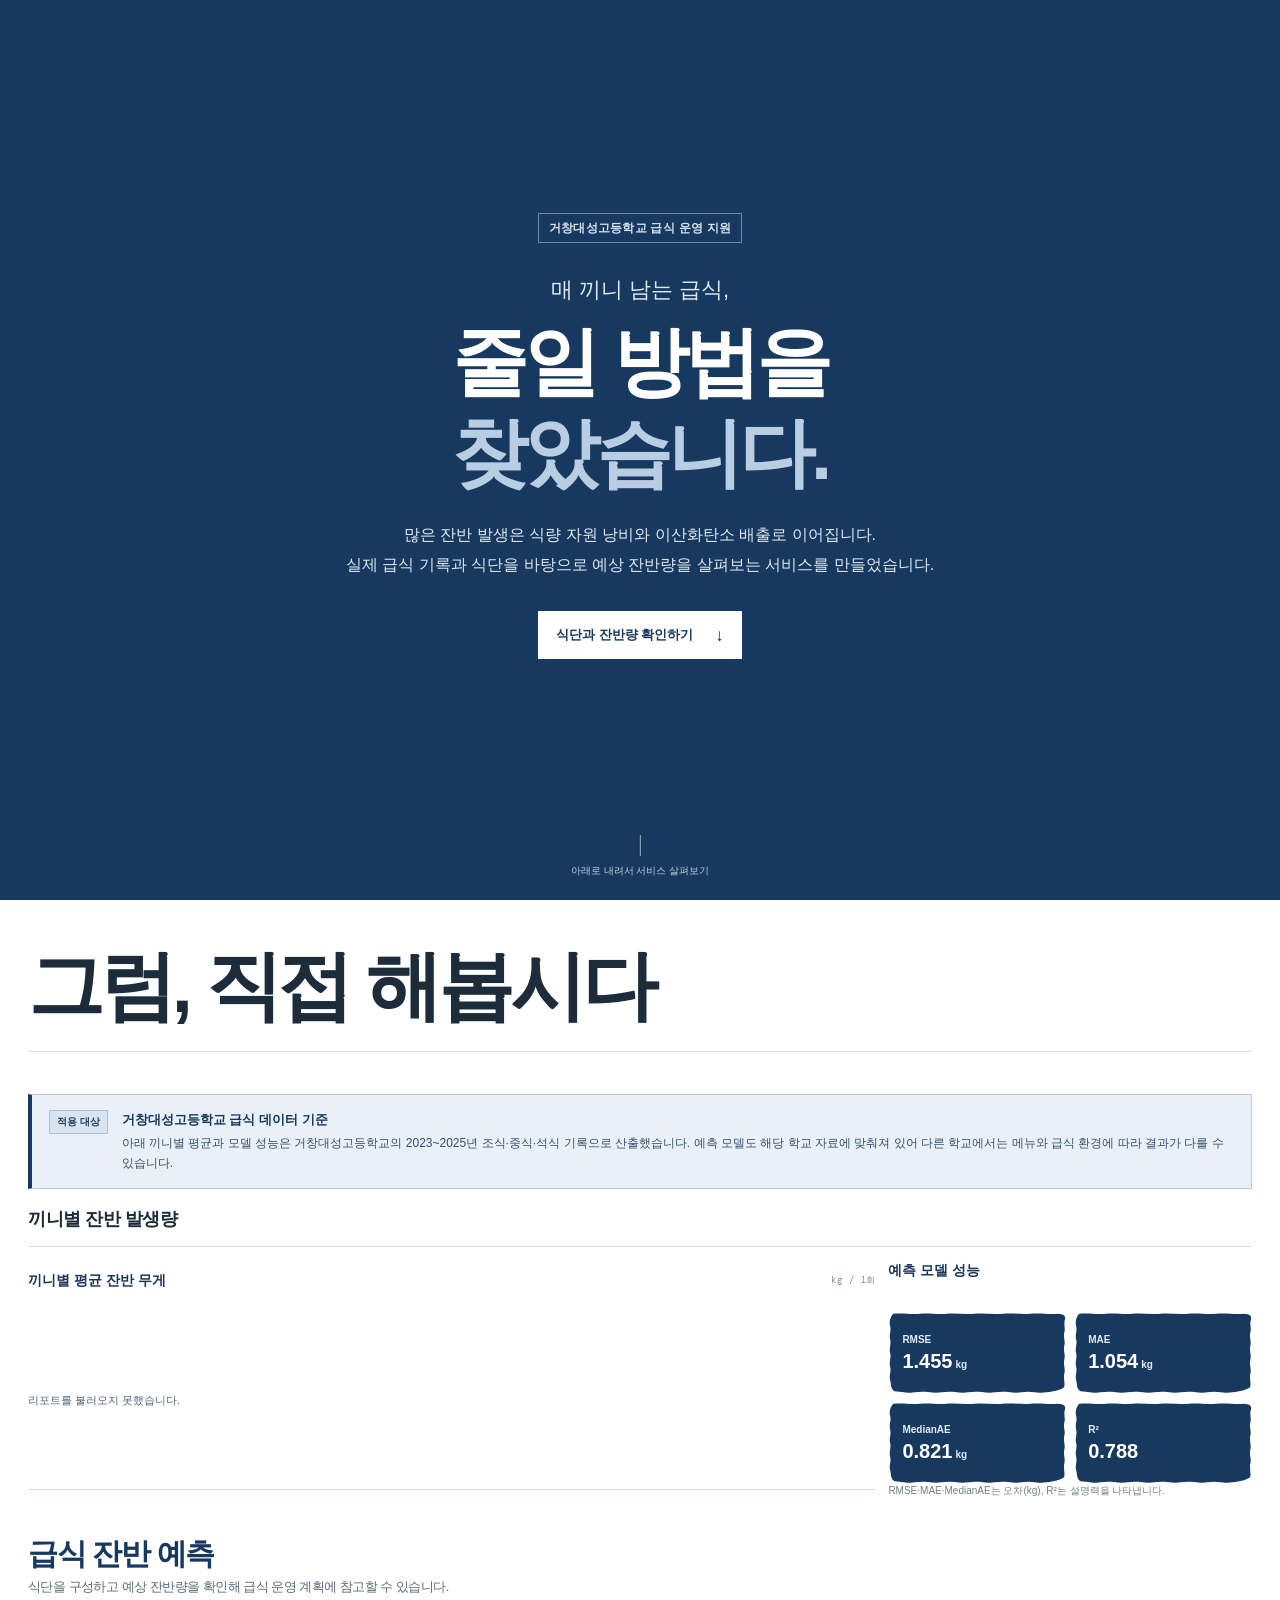
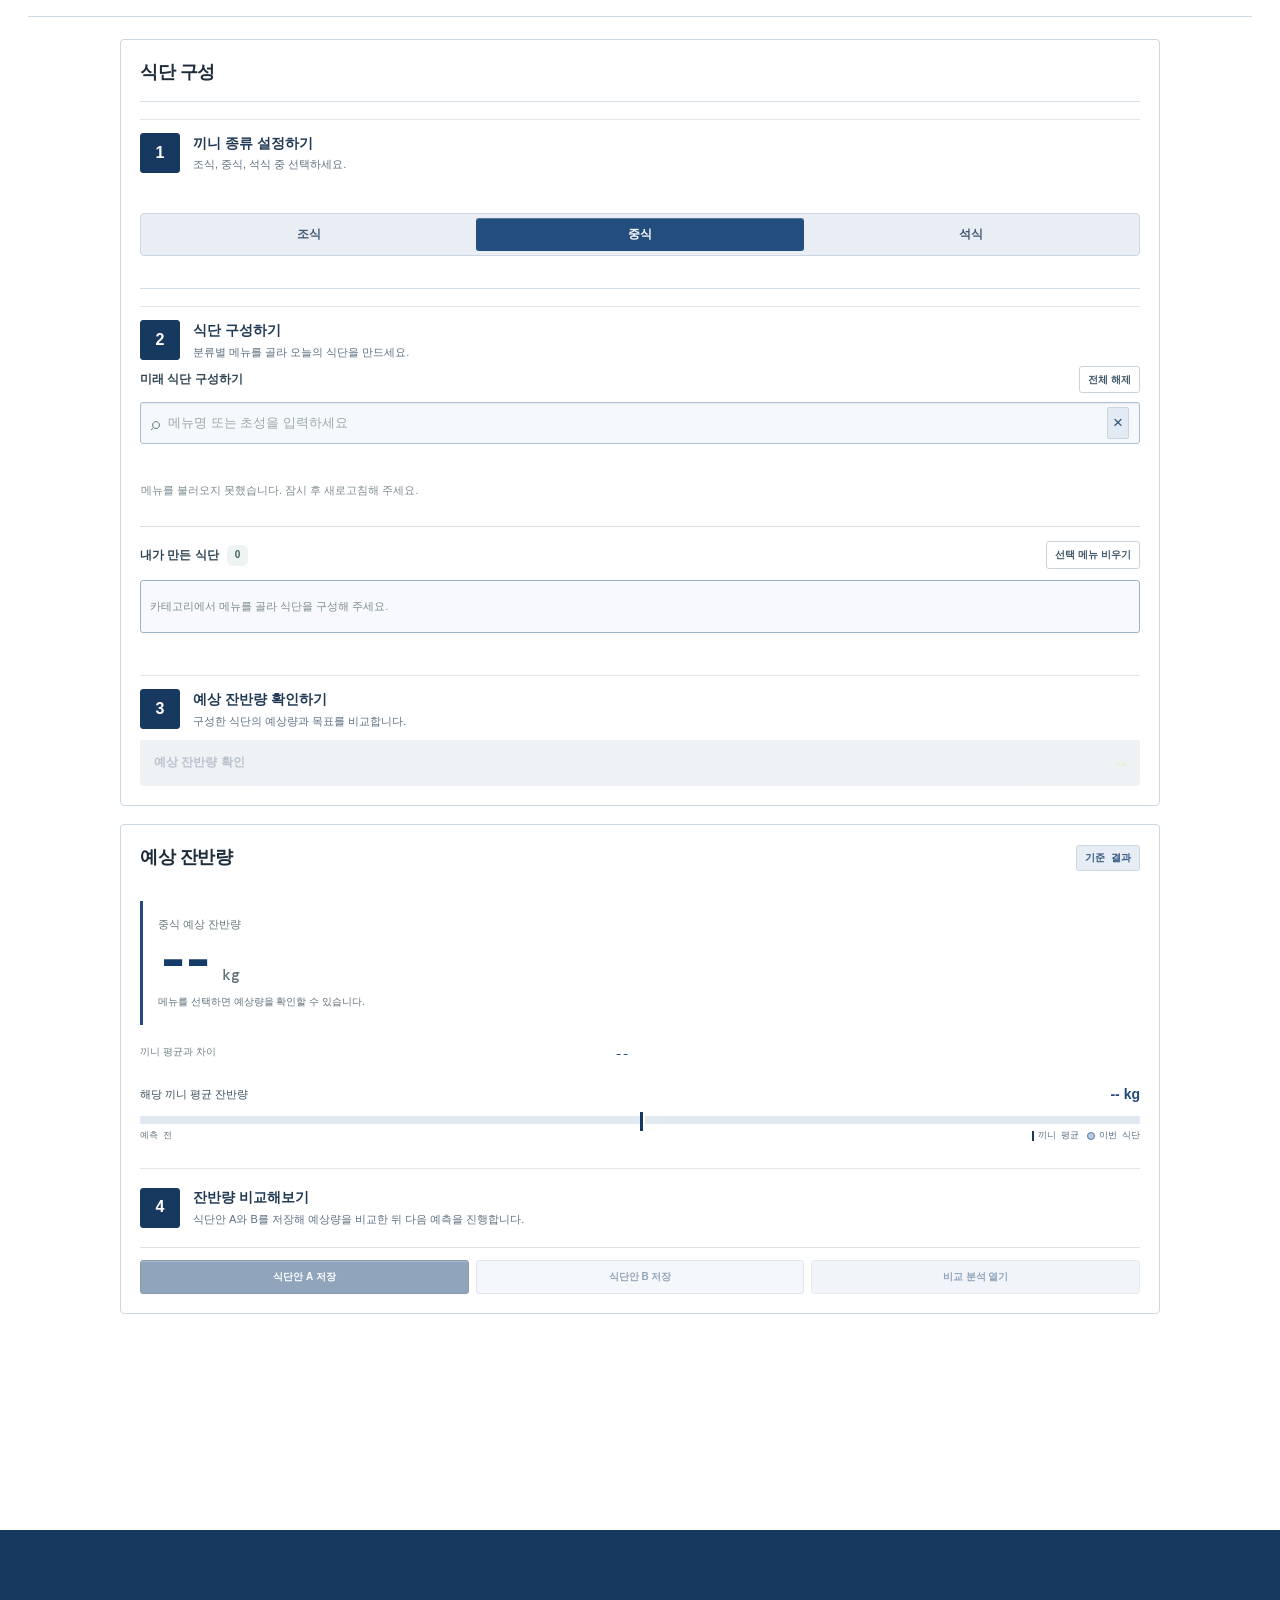
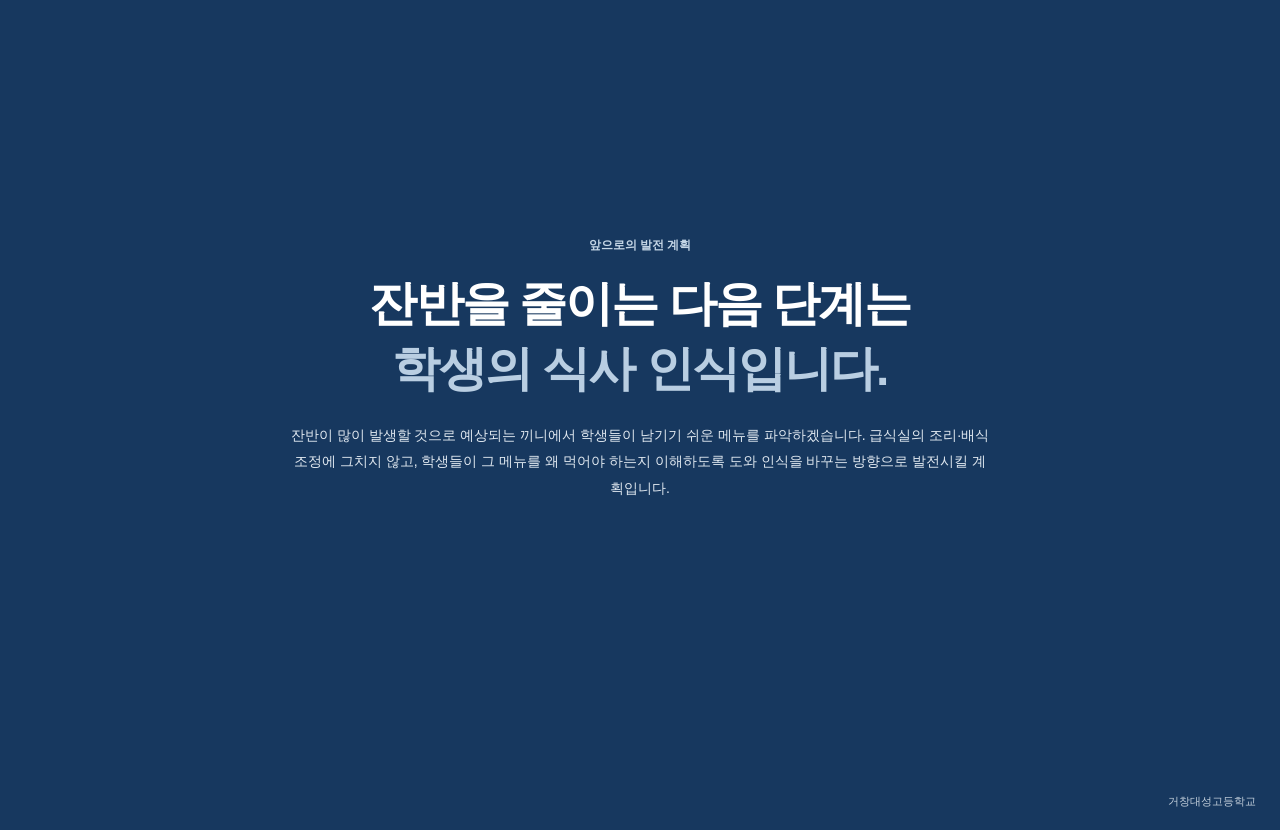
==== index.html @ 8b1aaa13 "짓다에서 직접 올린 내용 - 수정: app.py - 수정: dashboard.css - 수정: index.html - 수정: official.css - 추가: paint-edge." ====
<!doctype html>
<html lang="ko">
<head>
  <meta charset="UTF-8" />
  <meta name="viewport" content="width=device-width, initial-scale=1.0" />
  <meta name="description" content="학교급식 메뉴 구성과 잔반량 예측을 지원합니다." />
  <title>학교급식 잔반 예측</title>
  <link rel="icon" href="data:," />
  <link rel="stylesheet" href="/styles.css" />
  <link rel="stylesheet" href="/dashboard.css" />
  <link rel="stylesheet" href="/official.css" />
</head>
<body>
  <a class="skip-link" href="#top">본문으로 건너뛰기</a>
  <section class="intro-cover" aria-labelledby="introTitle">
    <div class="intro-inner">
      <p class="intro-kicker">거창대성고등학교 급식 운영 지원</p>
      <p class="intro-problem">매 끼니 남는 급식,</p>
      <h1 id="introTitle">줄일 방법을<br /><em>찾았습니다.</em></h1>
      <p class="intro-description">많은 잔반 발생은 식량 자원 낭비와 이산화탄소 배출로 이어집니다.<br />실제 급식 기록과 식단을 바탕으로 예상 잔반량을 살펴보는 서비스를 만들었습니다.</p>
      <a class="intro-action" href="#top">식단과 잔반량 확인하기 <span aria-hidden="true">↓</span></a>
    </div>
    <div class="intro-scroll-cue" aria-hidden="true"><span></span>아래로 내려서 서비스 살펴보기</div>
  </section>
  <main id="top" class="app-shell">
    <section class="content">
      <header class="workflow-intro"><h1>그럼, 직접 해봅시다</h1></header>
      <section id="history" class="report-section"><aside class="dataset-notice" aria-label="데이터 적용 범위"><span class="dataset-notice-label">적용 대상</span><div><strong>거창대성고등학교 급식 데이터 기준</strong><p>아래 끼니별 평균과 모델 성능은 거창대성고등학교의 2023~2025년 조식·중식·석식 기록으로 산출했습니다. 예측 모델도 해당 학교 자료에 맞춰져 있어 다른 학교에서는 메뉴와 급식 환경에 따라 결과가 다를 수 있습니다.</p></div></aside><div class="section-heading"><div><span class="section-kicker">운영 통계</span><h2>끼니별 잔반 발생량</h2></div><span class="report-period">2023–2025 실제 환산 무게</span></div><div class="report-grid"><div class="chart-card"><div class="chart-head"><span>끼니별 평균 환산 무게</span><span class="unit">kg / 1회</span></div><div id="mealBars" class="bar-chart meal-average-grid"><div class="bar-loading">데이터를 불러오는 중입니다...</div></div></div><div class="stat-card model-metrics-card"><div class="model-metrics-heading"><span class="section-kicker">검증 결과</span><h3>예측 모델 성능</h3></div><div class="model-metrics-grid"><div class="model-metric"><span>RMSE</span><strong>1.455<small>kg</small></strong></div><div class="model-metric"><span>MAE</span><strong>1.054<small>kg</small></strong></div><div class="model-metric"><span>MedianAE</span><strong>0.821<small>kg</small></strong></div><div class="model-metric"><span>R²</span><strong>0.788</strong></div></div><p class="model-metrics-note">RMSE·MAE·MedianAE는 오차(kg), R²는 설명력을 나타냅니다.</p></div></div></section>
      <div class="page-heading"><div><p class="eyebrow">영양교사 업무 지원</p><h1>급식 잔반 <em>예측</em></h1><p class="lede">식단을 구성하고 예상 잔반량을 확인해 급식 운영 계획에 참고할 수 있습니다.</p></div><div class="data-chip"><b id="dataRows">791</b><span>실제 잔반 기록<br />2025.01 — 12</span></div></div>

      <section id="forecast" class="forecast-grid">
        <div class="panel planner-panel">
          <div class="panel-top"><div><span class="section-kicker">식단 편성</span><h2>식단 구성</h2></div><span class="api-state" id="apiState">메뉴 불러오는 중</span></div>
          <div class="workflow-step"><span class="workflow-step-number">1</span><div><strong>끼니 종류 설정하기</strong><span>조식, 중식, 석식 중 선택하세요.</span></div></div>
          <div class="controls"><div class="meal-switch" role="tablist" aria-label="끼니 선택"><button class="meal-button" data-meal="조식">조식</button><button class="meal-button active" data-meal="중식">중식</button><button class="meal-button" data-meal="석식">석식</button></div></div>
          <div class="workflow-step"><span class="workflow-step-number">2</span><div><strong>식단 구성하기</strong><span>분류별 메뉴를 골라 오늘의 식단을 만드세요.</span></div></div>
          <div class="catalog-source"><div class="source-head"><span>미래 식단 구성하기 <small>학습 데이터의 전체 메뉴</small></span><button id="clearMenu" type="button">전체 해제</button></div><label class="menu-search"><span aria-hidden="true">⌕</span><input id="menuSearch" type="search" placeholder="메뉴 이름으로 전체 검색" autocomplete="off" /><button id="clearSearch" type="button" aria-label="검색어 지우기">×</button></label><section id="favoriteCatalog" class="favorite-catalog" hidden aria-label="즐겨찾기 메뉴"><div class="favorite-heading">즐겨찾기 <span id="favoriteCount">0</span></div><div id="favoriteList" class="favorite-list"></div></section><div id="categoryTabs" class="category-tabs"></div><div id="menuList" class="menu-list"><div class="loading-line">메뉴 카탈로그를 불러오는 중입니다...</div></div><p class="new-menu-note">과거에 함께 나오지 않았던 조합도 선택할 수 있습니다. 학습에 없던 완전히 새로운 메뉴는 끼니 평균을 중심으로 예측됩니다.</p></div>
          <div class="chosen-area"><div class="source-head"><span>내가 만든 식단 <b id="chosenCount">0</b></span><span class="chosen-actions"><span class="hint">조식 밥 선택 예외 · 밥·국 1개 / 그 외 3개</span><button id="clearChosenButton" type="button">선택 메뉴 비우기</button></span></div><div id="chosenList" class="chosen-list"><span class="empty-state">카테고리에서 메뉴를 골라 식단을 구성해 주세요.</span></div><p id="selectionNotice" class="selection-notice" aria-live="polite"></p></div>
          <div class="workflow-step workflow-step-final"><span class="workflow-step-number">3</span><div><strong>예상 잔반량 확인하기</strong><span>구성한 식단의 예상량과 목표를 비교합니다.</span></div></div>
          <button id="predictButton" class="predict-button" type="button" disabled><span>예상 잔반량 확인</span><b>→</b></button>
          <div id="rangeWarning" class="range-warning" hidden><strong id="warningTitle">메뉴를 더 선택해 주세요.</strong><p id="warningText">메뉴는 3개 이상 7개 이하일 때 예측하는 것이 좋습니다.</p><button id="forcePredict" type="button">그래도 진행하기 <span>→</span></button></div>
        </div>

        <div class="panel result-panel"><div class="panel-top"><div><span class="section-kicker">잔반 산정</span><h2>예상 잔반량</h2></div><span class="live-pill"><i></i> 예측 기준</span></div><div class="result-main"><span id="resultLabel">중식 예상 잔반량</span><strong id="predictionValue">--<small> kg</small></strong><p id="predictionNote">메뉴를 선택하면 예상량을 확인할 수 있습니다.</p></div><div class="metric-row"><div><span>끼니 평균과 차이</span><strong id="averageDelta">--</strong></div></div><div class="target-block"><div class="target-head"><span>1끼 목표 잔반량</span><label><input id="targetWaste" type="number" value="12" min="1" max="100" step="1" /> kg</label></div><div class="target-gauge"><i id="targetGauge"></i><b id="targetMarker"></b></div><div class="target-foot"><span id="currentTargetText">예측 전</span><span>목표 기준선</span></div></div><div class="contributor-block"><div class="contributor-head"><span>메뉴별 잔반 영향</span><small>메뉴를 선택하면 영향을 확인할 수 있습니다.</small></div><div id="contributors"><span class="contributor-empty">식단을 구성하면 메뉴별 영향을 표시합니다.</span></div></div><div class="compare-actions"><button id="saveScenarioButton" type="button">현재 식단을 A로 저장</button><button id="saveScenarioBButton" type="button" disabled>현재 식단을 B로 저장</button></div><div id="comparePanel" class="compare-panel" hidden><div class="compare-tabs"><button class="compare-tab active" data-scenario="a">식단 A</button><button class="compare-tab" data-scenario="b">식단 B</button></div><div class="compare-cards"><div class="compare-card"><span>식단 A</span><strong id="scenarioAPrediction">-- kg</strong><small id="scenarioAMenu">저장 전</small></div><div class="compare-card"><span>식단 B</span><strong id="scenarioBPrediction">-- kg</strong><small id="scenarioBMenu">저장 전</small></div></div><div class="impact-toolbar"><span>기간별 환경 영향</span><label><select id="impactPeriod"><option value="7">1주</option><option value="30" selected>1개월</option><option value="90">3개월</option><option value="180">1학기</option></select></label></div><div class="impact-grid"><div><strong id="impactWaste">--</strong><span>kg 음식물 감소</span></div><div><strong id="impactCarbon">--</strong><span>kgCO₂eq 감축</span></div></div><p id="impactNote" class="impact-note">A와 B를 모두 저장하면 기간별 효과를 계산합니다.</p></div></div></div>
      </section>


    </section>
  </main>
  <section class="bottom-reserved-space" aria-labelledby="developmentTitle"><div class="development-copy"><span class="development-kicker">앞으로의 발전 계획</span><h2 id="developmentTitle">잔반을 줄이는 다음 단계는<br /><em>학생의 식사 인식입니다.</em></h2><p>잔반이 많이 발생할 것으로 예상되는 끼니에서 학생들이 남기기 쉬운 메뉴를 파악하겠습니다. 급식실의 조리·배식 조정에 그치지 않고, 학생들이 그 메뉴를 왜 먹어야 하는지 이해하도록 도와 인식을 바꾸는 방향으로 발전시킬 계획입니다.</p></div><small class="development-school">거창대성고등학교</small></section>
  <script src="/script.js"></script>
</body>
</html>
---- styles.css ----
@import url('https://fonts.googleapis.com/css2?family=DM+Mono:wght@400;500&family=IBM+Plex+Sans+KR:wght@400;500;600;700&display=swap');
:root{--ink:#14231d;--green:#146149;--deep:#0d402f;--lime:#b9e875;--cream:#f5f7f3;--mint:#e3f2e5;--line:#dbe2dc;--muted:#718079;--orange:#ec764c}*{box-sizing:border-box}html{scroll-behavior:smooth}body{margin:0;background:var(--cream);color:var(--ink);font-family:'IBM Plex Sans KR',sans-serif;font-size:14px;line-height:1.5}button,input{font:inherit}button{cursor:pointer}a{color:inherit;text-decoration:none}.topbar{height:72px;padding:0 4vw;border-bottom:1px solid var(--line);display:flex;align-items:center;justify-content:space-between;position:sticky;top:0;z-index:10;background:rgba(245,247,243,.94);backdrop-filter:blur(14px)}.brand{display:flex;align-items:center;gap:11px;font-weight:700;font-size:16px;letter-spacing:-.04em}.brand small{display:block;color:var(--muted);font:8px 'DM Mono',monospace;letter-spacing:.13em;margin-top:-1px}.brand-mark{display:flex;align-items:end;gap:2px;height:25px;transform:skew(-13deg)}.brand-mark i{display:block;width:6px;border-radius:7px 7px 1px 1px;background:var(--green)}.brand-mark i:nth-child(1){height:13px}.brand-mark i:nth-child(2){height:24px;background:#6ab653}.brand-mark i:nth-child(3){height:18px;background:#c3df62}.top-meta{display:flex;align-items:center;gap:9px;color:var(--muted);font:11px 'DM Mono',monospace}.sync-dot{width:7px;height:7px;background:#6cbd67;border-radius:50%}.icon-button{border:0;background:transparent;color:var(--green);font-size:21px;width:38px;height:38px}.app-shell{max-width:1440px;margin:auto;display:grid;grid-template-columns:228px 1fr;gap:58px;padding:50px 4vw 35px}.sidebar{border-right:1px solid var(--line);min-height:calc(100vh - 157px);padding-right:38px;position:sticky;top:119px;align-self:start}.school-card{border-bottom:1px solid var(--line);padding-bottom:25px}.school-card strong{display:block;font-size:15px;margin:13px 0 2px}.school-card span:last-child{color:var(--muted);font-size:12px}.school-badge,.section-kicker,.report-period,.unit{font:10px 'DM Mono',monospace;letter-spacing:.1em;color:var(--green)}.sidebar nav{padding-top:22px}.sidebar nav a{display:block;padding:12px 0;color:#98a49e;font-size:13px}.sidebar nav a.active,.sidebar nav a:hover{color:var(--green);font-weight:600}.sidebar nav span{font:10px 'DM Mono',monospace;margin-right:14px}.sidebar-footer{border-top:1px solid var(--line);margin-top:155px;padding-top:18px;color:var(--muted);font-size:12px}.mini-leaf{font-size:29px;line-height:1;color:var(--orange)}.content{min-width:0}.page-heading{display:flex;justify-content:space-between;align-items:flex-end;margin-bottom:42px}.eyebrow{font:10px 'DM Mono',monospace;letter-spacing:.14em;color:var(--green);margin:0}.page-heading h1{font-size:clamp(42px,5vw,70px);line-height:1;letter-spacing:-.09em;margin:21px 0 22px;font-weight:600}.page-heading h1 em,.about-section em{font-style:normal;color:var(--green)}.lede{color:var(--muted);font-size:15px;line-height:1.7;margin:0;letter-spacing:-.04em}.data-chip{display:flex;align-items:center;gap:14px;margin-bottom:3px}.data-chip b{font:500 32px 'DM Mono',monospace;color:var(--green)}.data-chip span{font:10px 'DM Mono',monospace;color:var(--muted);line-height:1.5}.forecast-grid{display:grid;grid-template-columns:minmax(0,1.18fr) minmax(310px,.82fr);gap:15px}.panel{background:white;border:1px solid var(--line);padding:25px 26px}.panel-top{display:flex;align-items:start;justify-content:space-between;border-bottom:1px solid var(--line);padding-bottom:17px}.panel h2{font-size:21px;letter-spacing:-.07em;margin:6px 0 0}.api-state{font:9px 'DM Mono',monospace;color:var(--muted);padding-top:5px}.controls{display:flex;align-items:end;gap:18px;padding:20px 0;border-bottom:1px solid var(--line)}label{color:var(--muted);font-size:11px;display:flex;align-items:center;gap:9px}input[type=date]{border:1px solid var(--line);padding:9px 10px;color:var(--ink);background:#fbfcfa;font:11px 'DM Mono',monospace}.meal-switch{display:flex;gap:3px;flex:1}.meal-button{border:1px solid var(--line);background:#fff;color:var(--muted);padding:9px 12px;font-size:12px;flex:1}.meal-button.active{background:var(--deep);border-color:var(--deep);color:white}.source-head{display:flex;justify-content:space-between;align-items:center;color:var(--muted);font-size:11px}.source-head button{border:0;background:none;color:var(--green);font-size:11px}.menu-source{padding:19px 0 15px;border-bottom:1px solid var(--line)}.menu-list{display:flex;flex-wrap:wrap;gap:7px;margin-top:12px;min-height:39px}.menu-chip{border:1px solid var(--line);background:#fbfcfa;color:var(--ink);padding:8px 11px;font-size:12px;transition:all .15s}.menu-chip:hover{border-color:var(--green);color:var(--green)}.menu-chip.selected{background:var(--mint);border-color:#a8d1af;color:var(--green)}.menu-chip.selected::after{content:' ✓';font-family:'DM Mono',monospace;color:var(--green)}.loading-line,.empty-state{font-size:12px;color:#a0aaa4;padding:8px 0}.chosen-area{padding:18px 0 15px}.hint{font-size:10px;color:#a0aaa4}.chosen-list{display:flex;flex-wrap:wrap;gap:6px;margin-top:11px;min-height:32px}.chosen-pill{background:var(--deep);color:#fff;padding:6px 9px;font-size:11px}.chosen-pill button{border:0;background:none;color:var(--lime);padding:0 0 0 7px}.predict-button{width:100%;border:0;background:var(--green);color:white;display:flex;align-items:center;justify-content:space-between;padding:14px 16px;margin-top:10px;font-size:13px}.predict-button b{font:18px 'DM Mono',monospace;color:var(--lime)}.result-panel{background:var(--deep);border-color:var(--deep);color:white;display:flex;flex-direction:column}.result-panel .panel-top{border-color:rgba(255,255,255,.18)}.result-panel h2{color:white}.result-panel .section-kicker{color:var(--lime)}.live-pill{font:9px 'DM Mono',monospace;color:var(--lime);padding-top:5px}.live-pill i{display:inline-block;width:5px;height:5px;border-radius:50%;background:var(--lime);margin-right:5px}.result-main{padding:28px 0 23px}.result-main>span{font-size:12px;color:#b7cec2}.result-main strong{display:block;font:500 clamp(43px,5vw,67px) 'DM Mono',monospace;letter-spacing:-.09em;color:var(--lime);line-height:1.15;margin:11px 0 6px}.result-main small{font-size:17px;letter-spacing:0}.result-main p{font-size:11px;color:#b7cec2;margin:0}.metric-row{display:grid;grid-template-columns:1fr 1fr;gap:23px}.metric-row>div{border-top:1px solid rgba(255,255,255,.15);padding-top:11px}.metric-row span{display:block;color:#93b1a3;font-size:10px}.metric-row strong{display:block;color:white;font:16px 'DM Mono',monospace;margin-top:6px}.meter{height:4px;background:#416c5b;margin-top:8px}.meter i{display:block;height:100%;width:0;background:var(--lime);transition:width .4s}.result-divider{height:1px;background:rgba(255,255,255,.15);margin:23px 0}.recommend-title span{display:block;color:var(--lime);font:9px 'DM Mono',monospace}.recommend-title b{display:block;margin-top:5px;font-size:15px}.recommendation p{color:#b7cec2;font-size:11px;line-height:1.6;margin:9px 0}.recommendation-list{display:flex;flex-direction:column;gap:5px}.recommendation-item{display:flex;justify-content:space-between;align-items:center;background:rgba(255,255,255,.08);padding:8px 10px;font-size:11px}.recommendation-item span:last-child{color:var(--lime);font:10px 'DM Mono',monospace}.disclaimer{color:#7fa294;font-size:9px;line-height:1.5;margin:20px 0 0}.report-section{margin-top:77px}.section-heading{display:flex;align-items:end;justify-content:space-between;margin-bottom:17px}.section-heading h2{font-size:25px;letter-spacing:-.07em;margin:7px 0 0}.report-period{color:var(--muted)}.report-grid{display:grid;grid-template-columns:1.3fr .7fr;gap:15px}.chart-card,.stat-card{border:1px solid var(--line);background:white;padding:22px 24px}.chart-head{display:flex;justify-content:space-between;color:var(--muted);font-size:12px}.bar-chart{display:flex;align-items:end;justify-content:space-around;height:178px;border-bottom:1px solid var(--line);padding:25px 25px 0;gap:22px}.bar-group{height:100%;display:flex;flex-direction:column;align-items:center;justify-content:end;gap:6px;flex:1}.bar-value{font:10px 'DM Mono',monospace;color:var(--green)}.bar{width:min(56px,75%);background:var(--green);height:var(--height);position:relative}.bar::after{content:'';position:absolute;left:0;right:0;bottom:0;height:4px;background:var(--lime)}.bar-label{font-size:11px;color:var(--muted);padding-top:8px}.chart-foot{color:var(--muted);font-size:11px;padding-top:15px}.stat-card{background:#e6f2e5}.stat-number{display:flex;align-items:end;gap:11px;margin:28px 0 8px}.stat-number strong{font:500 43px 'DM Mono',monospace;color:var(--green);line-height:1}.stat-number span{font:10px 'DM Mono',monospace;color:var(--muted);line-height:1.3}.stat-card>p{font-size:11px;color:var(--muted);margin:0 0 23px}.stat-row{display:flex;justify-content:space-between;border-top:1px solid #c9decc;padding:10px 0;font-size:11px}.stat-row span{color:var(--muted)}.stat-row b{font-weight:500;color:var(--green)}.about-section{margin-top:77px;background:var(--green);color:white;padding:43px 45px;display:grid;grid-template-columns:.75fr 1.25fr;gap:55px}.about-section .section-kicker{color:var(--lime)}.about-section h2{font-size:30px;line-height:1.2;letter-spacing:-.08em;margin:15px 0 0}.about-steps{display:grid;grid-template-columns:repeat(3,1fr);gap:16px}.about-steps div{border-left:1px solid rgba(255,255,255,.25);padding-left:15px}.about-steps span{display:block;color:var(--lime);font:10px 'DM Mono',monospace;margin-bottom:29px}.about-steps b{font-size:13px}.about-steps p{font-size:11px;color:#b8d0c1;line-height:1.6;margin:8px 0 0}footer{display:flex;justify-content:space-between;color:#94a19b;font:9px 'DM Mono',monospace;padding:22px 0 5px;letter-spacing:.04em}.bar-loading{color:var(--muted);font-size:11px;align-self:center}.desktop-only{display:block}@media(max-width:1050px){.app-shell{grid-template-columns:180px 1fr;gap:35px}.sidebar{padding-right:22px}.forecast-grid{grid-template-columns:1fr}.result-panel{min-height:400px}.about-section{grid-template-columns:1fr;gap:28px}}@media(max-width:700px){.topbar{height:64px;padding:0 18px}.top-meta{font-size:9px}.app-shell{display:block;padding:31px 18px}.sidebar{display:none}.page-heading{display:block;margin-bottom:32px}.page-heading h1{font-size:51px}.lede{font-size:13px}.data-chip{margin-top:25px}.forecast-grid,.report-grid{display:block}.result-panel{margin-top:14px}.panel{padding:20px 17px}.controls{display:block}.controls label{margin-bottom:13px}.meal-switch{width:100%}.report-section,.about-section{margin-top:57px}.chart-card,.stat-card{padding:19px 16px}.stat-card{margin-top:14px}.bar-chart{padding-left:5px;padding-right:5px;gap:8px}.about-section{margin-left:-18px;margin-right:-18px;padding:35px 20px}.about-steps{grid-template-columns:1fr}.about-steps div{border-left:0;border-top:1px solid rgba(255,255,255,.25);padding:14px 0}.about-steps span{margin-bottom:9px}footer{display:block;line-height:2}.desktop-only{display:none}}@media(prefers-reduced-motion:reduce){*{scroll-behavior:auto!important;transition:none!important}}
/* Future-menu catalog */
.catalog-source{padding:19px 0 15px;border-bottom:1px solid var(--line)}
.source-head{display:flex;justify-content:space-between;align-items:center;color:var(--muted);font-size:11px}
.source-head small{font-size:10px;color:#9ca9a2;margin-left:6px}
.source-head button{border:0;background:none;color:var(--green);font-size:11px}
.category-tabs{display:flex;gap:5px;overflow:auto;margin-top:15px;padding-bottom:2px}
.favorite-catalog{margin-top:12px;padding:12px;border:1px solid #c8ddc9;background:#edf5eb}.favorite-catalog[hidden]{display:none}.favorite-heading{display:flex;align-items:center;gap:7px;margin-bottom:9px;color:var(--green);font-size:11px;font-weight:600}.favorite-heading span{display:inline-grid;place-items:center;min-width:18px;height:18px;padding:0 4px;background:#d7e9d5;color:var(--green);font:10px 'DM Mono',monospace}.favorite-list{display:flex;flex-wrap:wrap;gap:7px}.menu-entry{display:inline-flex;align-items:stretch;gap:3px}.favorite-toggle{width:32px;border:1px solid var(--line);background:#fff;color:#93a096;font-size:18px;line-height:1;transition:background .15s,color .15s,border-color .15s}.favorite-toggle:hover,.favorite-toggle.is-favorite{border-color:#e2d19b;background:#fff6db;color:#a87813}.favorite-toggle:focus-visible{outline:2px solid var(--green);outline-offset:2px}
.category-tab{border:1px solid var(--line);background:#fff;color:var(--muted);padding:7px 10px;white-space:nowrap;font-size:11px}
.category-tab.active{background:var(--mint);border-color:#a8d1af;color:var(--green);font-weight:600}
.menu-entry{gap:0;border:1px solid var(--line);background:#fbfcfa}.menu-entry .menu-chip{border:0;background:transparent}.menu-entry:has(.menu-chip.selected){border-color:#a8d1af;background:var(--mint)}.menu-entry .favorite-toggle{border:0;border-left:1px solid var(--line);background:transparent}.menu-entry .favorite-toggle:hover,.menu-entry .favorite-toggle.is-favorite{border-color:#e2d19b;background:transparent;color:#a87813}
.new-menu-note{color:#9ca9a2;font-size:10px;line-height:1.5;margin:13px 0 0}
html{filter:grayscale(1)}
.family-group{width:100%;border:1px solid var(--line);background:#fbfcfa}
.family-toggle{width:100%;border:0;background:transparent;color:var(--ink);display:flex;align-items:center;justify-content:space-between;text-align:left;padding:10px 12px;font-size:12px}
.family-toggle small{color:var(--muted);font-size:10px}.family-toggle b{display:inline-block;color:var(--green);font-size:15px;margin-left:5px;transition:transform .2s}.family-toggle.open b{transform:rotate(180deg)}
.variant-list{display:flex;flex-wrap:wrap;gap:7px;border-top:1px solid var(--line);padding:9px 10px;background:#fff}
.menu-search{display:flex;align-items:center;gap:8px;border:1px solid var(--line);background:#fbfcfa;color:var(--green);padding:0 10px;margin-top:14px}.menu-search>span{font-size:20px;line-height:1}.menu-search input{border:0;outline:0;background:transparent;color:var(--ink);width:100%;padding:10px 0;font-size:12px}.menu-search input::placeholder{color:#9ca9a2}.menu-search button{border:0;background:transparent;color:#9ca9a2;font-size:17px;padding:0}.family-toggle i{font-style:normal;color:#9ca9a2;font-size:9px;margin-left:8px}.selection-notice{min-height:18px;color:var(--orange);font-size:10px;margin:8px 0 0}.range-warning{border:1px solid #edb1a2;background:#fff2ee;color:#a9432c;padding:13px 14px;margin-top:10px}.range-warning strong{display:block;font-size:12px}.range-warning p{font-size:11px;line-height:1.6;margin:4px 0 10px}.range-warning button{border:1px solid #d97660;background:#fff;color:#a9432c;padding:7px 10px;font-size:11px}.range-warning button span{font-size:15px;margin-left:4px}.target-block{border-top:1px solid rgba(255,255,255,.15);margin-top:22px;padding-top:17px}.target-head{display:flex;justify-content:space-between;align-items:center;color:#b7cec2;font-size:11px}.target-head label{color:var(--lime);font:10px 'DM Mono',monospace;gap:4px}.target-head input{width:48px;border:0;border-bottom:1px solid #6c9883;background:transparent;color:var(--lime);text-align:right;font:12px 'DM Mono',monospace;padding:2px}.target-gauge{position:relative;height:11px;background:#315c4c;margin-top:12px}.target-gauge i{display:block;height:100%;width:0;background:var(--lime);transition:width .35s}.target-gauge b{position:absolute;right:0;top:-4px;height:19px;border-right:2px solid #fff}.target-foot{display:flex;justify-content:space-between;color:#83a998;font:9px 'DM Mono',monospace;margin-top:7px}.over-target{border-color:#df765e!important;box-shadow:inset 0 0 0 2px #df765e}.over-target .target-gauge i{background:#f08a67}.over-target .target-head span,.over-target .target-foot span:first-child{color:#ffab91}.contributor-block{border-top:1px solid rgba(255,255,255,.15);margin-top:22px;padding-top:17px}.contributor-head span{display:block;color:var(--lime);font:9px 'DM Mono',monospace}.contributor-head small{display:block;color:#83a998;font-size:10px;margin-top:4px}.contributor-row{display:grid;grid-template-columns:8px minmax(68px,auto) 1fr 36px;gap:7px;align-items:center;margin-top:11px;font-size:10px}.contributor-row strong{font-weight:500;white-space:nowrap;overflow:hidden;text-overflow:ellipsis}.signal{width:7px;height:7px;border-radius:50%;display:block}.signal.high{background:#f07c60}.signal.medium{background:#f0c36a}.signal.low{background:var(--lime)}.contributor-bar{height:5px;background:#315c4c}.contributor-bar i{display:block;height:100%;background:#9ed96b}.contributor-row small{color:#b7cec2;text-align:right;font:9px 'DM Mono',monospace}.contributor-empty{display:block;color:#83a998;font-size:10px;margin-top:12px}
.contributor-action{border:1px solid #5d8c75;background:transparent;color:var(--lime);font-size:9px;padding:3px 5px}.compare-actions{display:flex;gap:7px;border-top:1px solid rgba(255,255,255,.15);margin-top:20px;padding-top:15px}.compare-actions button{flex:1;border:1px solid #5d8c75;background:transparent;color:#b7cec2;padding:8px 6px;font-size:10px}.compare-actions button:first-child{background:#2c654f;color:var(--lime)}.compare-actions button:disabled{opacity:.45;cursor:not-allowed}.compare-panel{margin-top:12px}.compare-tabs{display:flex;gap:3px;margin-bottom:8px}.compare-tab{border:0;background:#315c4c;color:#9fc1b0;padding:5px 9px;font:9px 'DM Mono',monospace}.compare-tab.active{background:var(--lime);color:var(--deep)}.compare-cards{display:grid;grid-template-columns:1fr 1fr;gap:7px}.compare-card{background:#f5f7f3;color:var(--ink);padding:10px}.compare-card span{display:block;color:var(--green);font:9px 'DM Mono',monospace}.compare-card strong{display:block;color:var(--green);font:17px 'DM Mono',monospace;margin:7px 0}.compare-card small{display:block;color:var(--muted);font-size:9px;line-height:1.4;max-height:29px;overflow:hidden}.alternative-modal{position:fixed;inset:0;background:rgba(8,36,25,.62);z-index:20;display:grid;place-items:center;padding:20px}.alternative-modal[hidden]{display:none}.alternative-dialog{position:relative;width:min(470px,100%);background:var(--cream);color:var(--ink);padding:28px}.modal-close{position:absolute;right:13px;top:10px;border:0;background:transparent;color:var(--muted);font-size:23px}.alternative-dialog h2{font-size:25px;letter-spacing:-.08em;margin:12px 0 8px}.alternative-dialog>p{color:var(--muted);font-size:12px;margin:0 0 20px}.swap-comparison{display:grid;grid-template-columns:1fr 22px 1fr;align-items:center;gap:10px;background:white;border:1px solid var(--line);padding:16px}.swap-comparison div{min-width:0}.swap-comparison small{display:block;color:var(--muted);font-size:10px}.swap-comparison strong{display:block;color:var(--green);font-size:15px;white-space:nowrap;overflow:hidden;text-overflow:ellipsis;margin:7px 0}.swap-comparison span{font:12px 'DM Mono',monospace;color:var(--ink)}.swap-comparison>b{color:var(--orange);font-size:20px}.apply-alternative{width:100%;border:0;background:var(--green);color:white;padding:12px;margin-top:14px;font-size:12px}
.contributor-row{grid-template-columns:8px minmax(68px,auto) 1fr 36px auto}
.contributor-no-alternative{color:#83a998;font-size:9px;white-space:nowrap}
.chosen-actions{display:flex;align-items:center;gap:9px}.chosen-actions button{border:0;background:transparent;color:var(--green);font-size:10px;padding:0}.chosen-actions button:hover{text-decoration:underline}
.impact-toolbar{display:flex;align-items:center;justify-content:space-between;border-top:1px solid rgba(255,255,255,.15);margin-top:12px;padding-top:13px;color:#b7cec2;font-size:10px}.impact-toolbar select{border:1px solid #5d8c75;background:#315c4c;color:var(--lime);padding:5px;font:10px 'DM Mono',monospace}.impact-grid{display:grid;grid-template-columns:1fr 1fr;gap:7px;margin-top:9px}.impact-grid>div{background:#f5f7f3;color:var(--ink);padding:11px}.impact-grid strong{display:block;color:var(--green);font:18px 'DM Mono',monospace}.impact-grid span{display:block;color:var(--muted);font-size:9px;margin-top:5px}.impact-note{color:#83a998;font-size:9px;line-height:1.5;margin:9px 0 0}
---- dashboard.css ----
:root {
  --ink: #15252b;
  --muted: #66777d;
  --soft: #f8fafc;
  --line: #e2e8eb;
  --teal: #0d9488;
  --teal-dark: #0f766e;
  --teal-soft: #e7f7f5;
  --safe: #15803d;
  --safe-bg: #eaf7ee;
  --caution: #a16207;
  --caution-bg: #fff6dd;
  --danger: #b91c1c;
  --danger-bg: #fff0ef;
  --shadow: 0 2px 8px rgba(15, 35, 40, .055), 0 12px 28px rgba(15, 35, 40, .035);
}

html { filter: none; scroll-behavior: smooth; }
body { margin: 0; background: var(--soft); color: var(--ink); font-family: 'IBM Plex Sans KR', Inter, Arial, sans-serif; font-size: 14px; line-height: 1.5; }
button, input, select { font: inherit; }
button { cursor: pointer; }
button:focus-visible, input:focus-visible, select:focus-visible { outline: 3px solid rgba(13, 148, 136, .25); outline-offset: 2px; }
[hidden] { display: none !important; }

.app-shell { display: grid; grid-template-columns: 238px minmax(0, 1fr); gap: 0; max-width: none; min-height: 100vh; margin: 0; padding: 0; }
.sidebar { position: sticky; top: 0; display: flex; flex-direction: column; height: 100vh; min-height: 620px; padding: 27px 16px 18px; border: 0; border-right: 1px solid var(--line); background: #fff; }
.sidebar-brand { display: flex; align-items: center; gap: 11px; padding: 0 10px 28px; color: var(--ink); font-size: 14px; font-weight: 700; }
.sidebar-brand small { display: block; margin-top: 2px; color: var(--muted); font-size: 11px; font-weight: 400; }
.sidebar-brand-mark { display: grid; width: 38px; height: 38px; place-items: center; border-radius: 12px; background: var(--teal); color: #fff; font-size: 12px; letter-spacing: -.04em; }
.sidebar-nav { display: grid; gap: 5px; }
.sidebar-nav a { display: flex; min-height: 44px; align-items: center; gap: 12px; padding: 0 12px; border-radius: 9px; color: #53656b; font-size: 13px; font-weight: 500; transition: background .16s ease, color .16s ease; }
.sidebar-nav a:hover { background: #f1f7f7; color: var(--teal-dark); }
.sidebar-nav a.active { background: var(--teal-soft); color: var(--teal-dark); font-weight: 600; }
.nav-icon { display: grid; width: 20px; place-items: center; color: currentColor; font-size: 17px; }
.sidebar-note { display: flex; align-items: center; gap: 8px; margin: auto 8px 18px; padding: 11px 10px; border: 1px solid #e7efeb; border-radius: 8px; background: #f8fbf9; color: #60756b; font-size: 11px; }
.status-dot { width: 7px; height: 7px; flex: 0 0 auto; border-radius: 50%; background: #22a05a; box-shadow: 0 0 0 3px #dff3e6; }
.sidebar-profile { display: flex; align-items: center; gap: 10px; padding: 14px 8px 0; border-top: 1px solid var(--line); color: var(--ink); font-size: 12px; font-weight: 600; }
.sidebar-profile small { display: block; color: var(--muted); font-size: 10px; font-weight: 400; }
.profile-avatar { display: grid; width: 34px; height: 34px; place-items: center; border-radius: 50%; background: #e6f1ef; color: var(--teal-dark); }

.content { width: 100%; min-width: 0; padding: 28px clamp(18px, 3vw, 42px) 44px; }
.page-heading { display: flex; align-items: end; justify-content: space-between; gap: 20px; margin: 0 0 22px; }
.page-heading .eyebrow { margin: 0 0 5px; color: var(--teal-dark); font-size: 11px; font-weight: 700; letter-spacing: .08em; }
.page-heading h1 { margin: 0; color: var(--ink); font-size: clamp(25px, 2.3vw, 32px); font-weight: 700; letter-spacing: -.055em; }
.page-heading h1 em { color: var(--teal); font-style: normal; }
.page-heading .lede { margin: 5px 0 0; color: var(--muted); font-size: 12px; }
.data-chip { display: none; }
.catalog-source .source-head small, .new-menu-note, .chosen-actions .hint, .api-state, .report-period, .chart-foot, .stat-row { display: none !important; }

.kpi-grid { display: grid; grid-template-columns: repeat(3, minmax(0, 1fr)); gap: 13px; margin-bottom: 18px; }
.kpi-card { min-width: 0; padding: 15px 16px 13px; border: 1px solid var(--line); border-radius: 12px; background: #fff; box-shadow: var(--shadow); }
.kpi-label { margin-bottom: 8px; color: var(--muted); font-size: 11px; font-weight: 600; }
.kpi-main { display: flex; min-height: 36px; align-items: center; justify-content: space-between; gap: 8px; }
.kpi-value { color: var(--ink); font-size: 27px; font-weight: 700; letter-spacing: -.04em; line-height: 1; }
.kpi-value small { margin-left: 4px; color: #52666b; font-size: 13px; font-weight: 500; letter-spacing: 0; }
.kpi-side-value, .kpi-delta { color: #52676b; font-size: 10px; font-weight: 600; }
.kpi-delta { padding: 5px 7px; border-radius: 6px; background: #f0f5f4; white-space: nowrap; }
.kpi-delta.delta-negative { background: var(--safe-bg); color: var(--safe); }
.kpi-delta.delta-positive { background: var(--danger-bg); color: var(--danger); }
.kpi-card p { margin: 8px 0 0; color: #77868b; font-size: 10px; }
.risk-badge { display: inline-flex; align-items: center; gap: 6px; padding: 5px 8px; border-radius: 999px; font-size: 11px; font-weight: 700; white-space: nowrap; }
.risk-badge i { width: 7px; height: 7px; border-radius: 50%; background: currentColor; }
.risk-pending { background: #f0f3f4; color: #64747a; }
.risk-safe { background: var(--safe-bg); color: var(--safe); }
.risk-caution { background: var(--caution-bg); color: var(--caution); }
.risk-danger { background: var(--danger-bg); color: var(--danger); }
.forecast-grid { display: grid; grid-template-columns: minmax(0, 1.16fr) minmax(340px, .84fr); align-items: start; gap: 17px; }
.panel { min-width: 0; padding: 19px; border: 1px solid var(--line); border-radius: 13px; background: #fff; box-shadow: var(--shadow); }
.panel-top, .section-heading { display: flex; align-items: center; justify-content: space-between; gap: 12px; padding-bottom: 14px; border-bottom: 1px solid #edf0f1; }
.section-kicker { display: block; margin-bottom: 4px; color: var(--teal-dark); font-size: 10px; font-weight: 700; letter-spacing: .04em; }
.result-panel .section-kicker { color: var(--teal-dark); }
.panel h2, .section-heading h2 { margin: 0; color: var(--ink); font-size: 17px; font-weight: 700; letter-spacing: -.035em; }
.api-state { color: #61767a; font-size: 10px; }
.meal-switch { display: inline-flex; gap: 4px; margin: 15px 0 12px; padding: 4px; border: 1px solid #e5ebec; border-radius: 9px; background: #f5f8f8; }
.meal-button { min-width: 70px; padding: 7px 13px; border: 0; border-radius: 6px; background: transparent; color: #586b70; font-size: 12px; font-weight: 600; transition: background .16s ease, color .16s ease, box-shadow .16s ease; }
.meal-button:hover { color: var(--teal-dark); }
.meal-button.active { background: #fff; color: var(--teal-dark); box-shadow: 0 1px 4px rgba(17, 51, 54, .12); }
.catalog-source { padding: 0 0 14px; border-bottom: 1px solid var(--line); }
.source-head { display: flex; align-items: center; justify-content: space-between; gap: 10px; margin-bottom: 9px; color: #34494e; font-size: 12px; font-weight: 600; }
.source-head small { margin-left: 6px; color: #829196; font-size: 10px; font-weight: 400; }
.source-head button, .chosen-actions button { padding: 5px 8px; border: 1px solid #dbe4e5; border-radius: 6px; background: #fff; color: #627479; font-size: 10px; }
.source-head button:hover, .chosen-actions button:hover { background: #f4f8f8; color: var(--teal-dark); }
.menu-search { display: flex; align-items: center; gap: 8px; margin: 0 0 10px; padding: 0 10px; border: 1px solid #dce5e6; border-radius: 8px; background: #fff; color: #6e8588; }
.menu-search > span { font-size: 18px; line-height: 1; }
.menu-search input { width: 100%; min-width: 0; padding: 10px 0; border: 0; outline: 0; background: transparent; color: var(--ink); font-size: 12px; }
.menu-search input::placeholder { color: #9aa8ac; }
.menu-search button { padding: 2px 5px; border: 0; border-radius: 5px; background: transparent; color: #8a999d; font-size: 17px; }
.menu-search button:hover { background: #eef3f3; color: var(--ink); }
.favorite-catalog { margin: 0 0 10px; padding: 10px; border: 1px solid #cce5e1; border-radius: 8px; background: #f5fbfa; }
.favorite-catalog[hidden] { display: none; }
.favorite-heading { display: flex; align-items: center; gap: 7px; margin-bottom: 8px; color: var(--teal-dark); font-size: 11px; font-weight: 700; }
.favorite-heading span { display: inline-grid; min-width: 18px; height: 18px; place-items: center; border-radius: 5px; background: #e3f3f1; color: var(--teal-dark); font-size: 10px; }
.favorite-list { display: flex; flex-wrap: wrap; gap: 7px; }
.category-tabs { display: flex; gap: 6px; overflow-x: auto; margin: 0 0 10px; padding: 1px 1px 5px; scrollbar-width: thin; }
.category-tab { flex: 0 0 auto; padding: 6px 9px; border: 1px solid #e1e8e9; border-radius: 999px; background: #fff; color: #617176; font-size: 10px; font-weight: 500; white-space: nowrap; transition: border-color .15s ease, background .15s ease, color .15s ease; }
.category-tab:hover { border-color: #abd8d3; color: var(--teal-dark); }
.category-tab.active { border-color: var(--teal); background: var(--teal); color: #fff; font-weight: 600; }
.category-tab span { margin-left: 3px; opacity: .72; font-size: 9px; }
.menu-list { display: grid; grid-template-columns: repeat(2, minmax(0, 1fr)); gap: 7px; max-height: 355px; overflow-y: auto; padding: 2px 3px 5px 1px; scrollbar-color: #b8cfcc transparent; scrollbar-width: thin; }
.search-category-group { grid-column: 1 / -1; min-width: 0; }
.search-category-heading { display: flex; align-items: center; justify-content: space-between; padding: 3px 2px 6px; border-bottom: 1px solid #e7eded; color: var(--teal-dark); font-size: 10px; font-weight: 700; }
.search-category-heading small { color: #849397; font-size: 9px; font-weight: 500; }
.search-category-items { display: grid; grid-template-columns: repeat(2, minmax(0, 1fr)); gap: 7px; padding-top: 7px; }
.menu-entry { display: flex; min-width: 0; align-items: stretch; gap: 0; border: 1px solid #e1e8e9; border-radius: 8px; background: #fff; transition: border-color .14s ease, background .14s ease, box-shadow .14s ease; }
.menu-entry:hover { border-color: #b4d8d4; box-shadow: 0 2px 8px rgba(13, 148, 136, .08); }
.menu-entry:has(.menu-chip.selected) { border: 2px solid var(--teal); background: var(--teal-soft); box-shadow: 0 0 0 2px rgba(13, 148, 136, .08); }
.menu-chip { display: flex; min-width: 0; flex: 1; align-items: center; gap: 7px; padding: 9px 10px; overflow: hidden; border: 0; border-radius: 7px 0 0 7px; background: transparent; color: #34474c; font-size: 11px; text-align: left; text-overflow: ellipsis; white-space: nowrap; }
.menu-category-tag { flex: 0 0 auto; padding: 2px 5px; border-radius: 4px; background: #eaf5f3; color: var(--teal-dark); font-size: 8px; font-weight: 600; }
.menu-chip.selected { color: #075e57; font-weight: 700; }
.menu-chip.selected::before { content: '✓'; display: inline-grid; width: 16px; height: 16px; flex: 0 0 auto; place-items: center; border-radius: 50%; background: var(--teal); color: #fff; font-size: 10px; }
.favorite-toggle { width: 32px; flex: 0 0 32px; border: 0; border-left: 1px solid #edf0f1; border-radius: 0 7px 7px 0; background: transparent; color: #9aa8ac; font-size: 16px; }
.favorite-toggle:hover, .favorite-toggle.is-favorite { color: #b77908; }
.family-group { grid-column: 1 / -1; min-width: 0; overflow: hidden; border: 1px solid #e1e8e9; border-radius: 8px; background: #fff; }
.family-toggle { display: flex; width: 100%; align-items: center; justify-content: space-between; gap: 8px; padding: 9px 11px; border: 0; background: #fbfdfd; color: #32484c; font-size: 11px; text-align: left; }
.family-toggle small { color: #718287; font-size: 10px; white-space: nowrap; }
.family-toggle b { margin-left: 4px; color: var(--teal); }
.family-toggle.open { background: #f0f8f7; }
.variant-list { display: flex; flex-wrap: wrap; gap: 7px; padding: 9px; border-top: 1px solid #e8eeee; }
.variant-list .menu-entry { flex: 1 1 180px; }
.loading-line, .empty-state { color: #7d8c91; font-size: 11px; }
.chosen-area { padding: 14px 0 4px; }
.chosen-area .source-head { margin-bottom: 8px; }
.chosen-area .source-head b { display: inline-grid; min-width: 21px; height: 21px; place-items: center; margin-left: 5px; border-radius: 6px; background: #edf4f3; color: #42615f; font-size: 10px; }
.chosen-actions { display: flex; align-items: center; gap: 8px; }
.chosen-list { display: flex; min-height: 48px; flex-wrap: wrap; align-items: flex-start; gap: 7px; padding: 9px; border: 1px dashed #cbd8d9; border-radius: 8px; background: #fafcfc; }
.chosen-pill { display: inline-flex; align-items: center; gap: 7px; padding: 5px 7px 5px 9px; border: 1px solid #b7ddd8; border-radius: 999px; background: #eff9f7; color: #155e58; font-size: 10px; font-weight: 600; }
.chosen-pill button { width: 20px; height: 20px; padding: 0; border: 0; border-radius: 50%; background: transparent; color: #527c78; font-size: 14px; }
.chosen-pill button:hover { background: #d9efec; }
.selection-notice { min-height: 16px; margin: 5px 0 0; color: #b45309; font-size: 10px; }
.predict-button { display: flex; width: 100%; align-items: center; justify-content: space-between; margin-top: 10px; padding: 12px 14px; border: 0; border-radius: 8px; background: var(--teal); color: #fff; font-size: 12px; font-weight: 700; transition: background .15s ease, transform .15s ease; }
.predict-button:hover { transform: translateY(-1px); background: var(--teal-dark); }
.predict-button b { font-size: 17px; }
.predict-button:disabled { opacity: .6; cursor: wait; }
.range-warning { margin-top: 10px; padding: 12px; border: 1px solid #f1c8a0; border-radius: 8px; background: #fff9f1; color: #854d0e; }
.range-warning strong { font-size: 12px; }
.range-warning p { margin: 3px 0 9px; font-size: 11px; }
.range-warning button { padding: 6px 9px; border: 1px solid #e7c694; border-radius: 6px; background: #fff; color: #80500f; font-size: 10px; }

.result-panel { position: relative; overflow: hidden; }
.result-panel .panel-top { margin-bottom: 14px; }
.live-pill { display: inline-flex; align-items: center; gap: 6px; padding: 5px 8px; border-radius: 999px; background: #edf8f4; color: #15803d; font-size: 10px; font-weight: 700; }
.live-pill i { width: 6px; height: 6px; border-radius: 50%; background: #22a05a; }
.result-main { padding: 15px; border: 1px solid #dbe8e7; border-radius: 10px; background: #f5faf9; }
.result-main > span { display: block; color: #62767a; font-size: 11px; }
.result-main strong { display: block; margin: 5px 0 4px; color: var(--ink); font-size: clamp(35px, 3.7vw, 48px); font-weight: 700; letter-spacing: -.06em; line-height: 1.1; }
.result-main strong small { margin-left: 5px; color: #607378; font-size: 15px; font-weight: 500; letter-spacing: 0; }
.result-main p { min-height: 16px; margin: 0; color: #728388; font-size: 10px; }
.metric-row { margin-top: 10px; }
.metric-row > div { display: flex; align-items: center; justify-content: space-between; padding: 9px 11px; border: 1px solid #e6eded; border-radius: 8px; background: #fff; }
.metric-row span { color: #6f8084; font-size: 10px; }
.metric-row strong { color: var(--teal-dark); font-size: 12px; }
.target-block { margin-top: 15px; padding-top: 13px; border-top: 1px solid #e9eeee; }
.target-head { display: flex; align-items: center; justify-content: space-between; gap: 10px; color: #42565b; font-size: 11px; }
.target-head label { display: flex; align-items: center; gap: 5px; color: #53696d; font-size: 10px; }
.target-head input { width: 54px; padding: 4px 5px; border: 1px solid #d9e3e3; border-radius: 6px; background: #fff; color: var(--ink); text-align: right; }
.target-gauge { position: relative; height: 9px; margin-top: 11px; overflow: hidden; border-radius: 999px; background: #e9efef; }
.target-gauge i { display: block; width: 0; height: 100%; border-radius: inherit; background: var(--teal); transition: width .35s ease, background .2s ease; }
.target-marker { position: absolute; top: -3px; right: 0; height: 15px; border-right: 2px solid #283f44; }
.target-foot { display: flex; justify-content: space-between; margin-top: 5px; color: #829195; font-size: 9px; }
.over-target .target-gauge i { background: #dc5b53; }
.contributor-block { margin-top: 16px; }
.contributor-head { display: flex; align-items: center; justify-content: space-between; gap: 8px; margin-bottom: 8px; }
.contributor-head > span { color: #344b50; font-size: 11px; font-weight: 700; }
.contributor-head small { color: #7a8a8f; font-size: 9px; }
#contributors { display: grid; gap: 7px; }
.contributor-empty { padding: 13px 10px; border: 1px dashed #d7e1e2; border-radius: 8px; color: #7b8b8f; font-size: 10px; text-align: center; }
.contributor-row { display: grid; grid-template-columns: 8px minmax(70px, auto) minmax(45px, 1fr) 38px auto; align-items: center; gap: 7px; min-width: 0; padding: 7px 8px; border: 1px solid #edf0f1; border-radius: 7px; background: #fff; }
.contributor-row > strong { overflow: hidden; color: #35484d; font-size: 10px; text-overflow: ellipsis; white-space: nowrap; }
.contributor-row > small { color: #63767a; font-size: 9px; text-align: right; }
.signal { width: 7px; height: 7px; border-radius: 50%; background: #22a05a; }
.signal.medium { background: #eab333; }
.signal.high { background: #d84b46; }
.contributor-bar { height: 6px; overflow: hidden; border-radius: 999px; background: #edf1f1; }
.contributor-bar i { display: block; height: 100%; border-radius: inherit; background: #74b8af; }
.signal.medium + strong + .contributor-bar i { background: #e8c05f; }
.signal.high + strong + .contributor-bar i { background: #e27b73; }
.contributor-action { padding: 4px 6px; border: 1px solid #cce4e0; border-radius: 5px; background: #f4fbfa; color: var(--teal-dark); font-size: 9px; }
.contributor-no-alternative { color: #849195; font-size: 9px; white-space: nowrap; }
.smart-recommendation { display: grid; grid-template-columns: 32px minmax(0, 1fr) auto; align-items: center; gap: 9px; margin-top: 11px; padding: 10px; border: 1px solid #d5e9e5; border-radius: 9px; background: #f4faf8; }
.idea-mark { display: grid; width: 30px; height: 30px; place-items: center; border-radius: 8px; background: #dff2ee; color: var(--teal-dark); font-size: 15px; font-weight: 700; }
.smart-recommendation p { margin: 0; color: #52686b; font-size: 10px; line-height: 1.45; }
.smart-recommendation button { padding: 6px 8px; border: 1px solid #bcded8; border-radius: 6px; background: #fff; color: var(--teal-dark); font-size: 9px; font-weight: 600; white-space: nowrap; }
.smart-recommendation button:disabled { opacity: .5; cursor: not-allowed; }
.compare-actions { display: flex; gap: 7px; margin-top: 14px; padding-top: 12px; border-top: 1px solid #e8eeee; }
.compare-actions button { flex: 1; padding: 8px 7px; border: 1px solid #cbdad9; border-radius: 7px; background: #fff; color: #35585a; font-size: 10px; font-weight: 600; }
.compare-actions button:first-child { border-color: var(--teal); background: var(--teal); color: #fff; }
.compare-actions button:hover { filter: brightness(.97); }
.compare-actions button:disabled { opacity: .5; cursor: not-allowed; }

.report-section { margin-top: 18px; padding: 18px; border: 1px solid var(--line); border-radius: 12px; background: #fff; box-shadow: var(--shadow); }
.report-section { scroll-margin-top: 18px; }
.section-heading { margin-bottom: 13px; padding: 0 0 12px; }
.report-grid { display: grid; grid-template-columns: minmax(0, 1.4fr) minmax(220px, .6fr); gap: 12px; }
.chart-card, .stat-card { min-width: 0; padding: 14px; border: 1px solid #e4ebec; border-radius: 9px; background: #fff; }
.chart-head { display: flex; align-items: center; justify-content: space-between; color: #40565a; font-size: 11px; font-weight: 600; }
.unit { color: #7c8c90; font-size: 9px; font-weight: 400; }
.bar-chart { display: flex; min-height: 150px; align-items: end; justify-content: space-around; gap: 18px; padding: 16px 14px 3px; }
.bar-group { display: flex; width: 50px; height: 118px; flex-direction: column; align-items: center; justify-content: end; gap: 5px; }
.bar-value { color: #51686c; font-size: 10px; font-weight: 600; }
.bar { width: 28px; height: var(--height); min-height: 16px; border-radius: 5px 5px 2px 2px; background: #0d9488; }
.bar-label { color: #66777d; font-size: 10px; }
.stat-card .stat-number { display: flex; align-items: end; gap: 8px; margin: 10px 0; }
.stat-number strong { color: var(--teal-dark); font-size: 30px; line-height: 1; }
.stat-number span { color: #7b898d; font-size: 9px; line-height: 1.2; }
.stat-card p { color: #708085; font-size: 10px; }
.stat-row { display: flex; justify-content: space-between; padding: 6px 0; border-top: 1px solid #edf0f1; color: #6c7d81; font-size: 10px; }
.stat-row b { color: #344c50; font-size: 10px; }
.chart-foot { margin-top: 6px; color: #7b898d; font-size: 9px; }

.compare-actions #compareAnalysisButton { border-color: #cbdad9; background: #fff; color: #35585a; }
#comparePanel:not([hidden]) { position: fixed; z-index: 50; inset: 0; display: grid; place-items: center; padding: 20px; background: rgba(12, 33, 38, .45); }
.compare-dialog { width: min(560px, 100%); max-height: min(88vh, 720px); overflow-y: auto; padding: 22px; border: 1px solid var(--line); border-radius: 14px; background: #fff; box-shadow: 0 24px 70px #132b3040; }
.compare-dialog-head { display: flex; align-items: start; justify-content: space-between; margin-bottom: 14px; }
.compare-dialog-head h2 { margin: 0; font-size: 20px; }
.compare-close { width: 32px; height: 32px; border: 0; border-radius: 7px; background: #f1f5f5; color: #52666a; font-size: 20px; }
.compare-tabs { display: flex; gap: 5px; margin-bottom: 10px; }
.compare-tab { padding: 6px 10px; border: 1px solid #dce5e6; border-radius: 7px; background: #fff; color: #50656a; font-size: 10px; }
.compare-tab.active { border-color: #84c8c0; background: #eaf7f5; color: var(--teal-dark); }
.compare-cards { display: grid; grid-template-columns: 1fr 1fr; gap: 9px; }
.compare-card { padding: 13px; border: 1px solid #e3ebec; border-radius: 9px; background: #fbfdfd; }
.compare-card span { color: #718186; font-size: 10px; }
.compare-card strong { display: block; margin: 6px 0; color: var(--teal-dark); font-size: 22px; }
.compare-card small { display: block; color: #697b80; font-size: 10px; line-height: 1.4; }
.compare-carbon-metrics { display: grid; gap: 6px; margin-top: 12px; }
.compare-carbon-metrics > div { display: flex; align-items: center; justify-content: space-between; gap: 7px; padding-top: 6px; border-top: 1px solid #e5ebee; }
.compare-carbon-metrics span { color: #62737e; font-size: 9px; }
.compare-carbon-metrics strong { margin: 0; color: #244d78; font-size: 12px; white-space: nowrap; }
.compare-carbon-note { margin: 10px 0 0; color: #596d7f; font-size: 10px; line-height: 1.5; }
.alternative-modal { position: fixed; z-index: 60; inset: 0; display: grid; place-items: center; padding: 20px; background: rgba(12, 33, 38, .45); }
.alternative-modal[hidden] { display: none; }
.alternative-dialog { position: relative; width: min(470px, 100%); padding: 24px; border: 1px solid var(--line); border-radius: 13px; background: #fff; box-shadow: 0 24px 70px #132b3040; }
.modal-close { position: absolute; top: 14px; right: 14px; width: 32px; height: 32px; border: 0; border-radius: 7px; background: #f1f5f5; color: #52666a; font-size: 20px; }
.alternative-dialog h2 { margin: 8px 0; font-size: 21px; }
.alternative-dialog > p { color: #66777d; font-size: 12px; }
.swap-comparison { display: grid; grid-template-columns: 1fr 22px 1fr; align-items: center; gap: 10px; padding: 14px; border: 1px solid #e3ebec; border-radius: 9px; background: #f8fbfb; }
.swap-comparison small, .swap-comparison span { display: block; color: #718186; font-size: 10px; }
.swap-comparison strong { display: block; overflow-wrap: anywhere; margin: 5px 0; color: #253b40; font-size: 13px; }
.apply-alternative { width: 100%; margin-top: 14px; padding: 10px; border: 0; border-radius: 7px; background: var(--teal); color: #fff; font-size: 12px; font-weight: 700; }

.over-target { border-color: #edc3bf !important; box-shadow: 0 0 0 2px #fff0ef, var(--shadow); }
.over-target .result-main { border-color: #efc7c3; background: #fff7f6; }
.over-target .result-main strong { color: var(--danger); }

@media (max-width: 1180px) {
  .app-shell { grid-template-columns: 205px minmax(0, 1fr); }
  .content { padding-inline: 22px; }
  .forecast-grid { grid-template-columns: minmax(0, 1fr); }
  .result-panel { display: grid; grid-template-columns: minmax(0, 1fr) minmax(260px, .9fr); column-gap: 18px; }
  .result-panel .panel-top { grid-column: 1 / -1; }
  .result-main, .metric-row, .target-block { grid-column: 1; }
  .contributor-block, .smart-recommendation, .compare-actions { grid-column: 2; }
  .contributor-block { grid-row: 2 / span 3; }
  .smart-recommendation { grid-row: 5; }
  .compare-actions { grid-row: 6; align-self: end; }
  .target-block { grid-row: 4; }
}

@media (max-width: 760px) {
  .app-shell { display: block; }
  .sidebar { position: static; height: auto; min-height: 0; padding: 12px 16px; border-right: 0; border-bottom: 1px solid var(--line); }
  .sidebar-brand { padding: 0 4px 10px; }
  .sidebar-brand-mark { width: 32px; height: 32px; border-radius: 9px; }
  .sidebar-nav { display: flex; gap: 4px; overflow-x: auto; }
  .sidebar-nav a { min-height: 38px; flex: 0 0 auto; padding-inline: 9px; font-size: 11px; }
  .nav-icon { width: 16px; font-size: 14px; }
  .sidebar-note, .sidebar-profile { display: none; }
  .content { padding: 20px 16px 32px; }
  .kpi-grid { grid-template-columns: repeat(2, minmax(0, 1fr)); }
  .result-panel { display: block; }
  .result-panel .panel-top { margin-bottom: 14px; }
  .contributor-block, .smart-recommendation, .compare-actions { margin-top: 14px; }
  .report-grid { grid-template-columns: 1fr; }
}

@media (min-width: 761px) and (max-width: 980px) {
  .kpi-grid { grid-template-columns: repeat(2, minmax(0, 1fr)); }
}

@media (max-width: 480px) {
  .page-heading { align-items: start; margin-bottom: 16px; }
  .page-heading .lede { max-width: 95%; font-size: 11px; }
  .kpi-grid { gap: 8px; }
  .kpi-card { padding: 12px; }
  .kpi-main { align-items: start; flex-direction: column; }
  .kpi-value { font-size: 24px; }
  .kpi-delta { white-space: normal; }
  .panel, .report-section { padding: 14px; border-radius: 11px; }
  .menu-list { grid-template-columns: 1fr; max-height: 330px; }
  .search-category-items { grid-template-columns: 1fr; }
  .family-group { grid-column: 1; }
  .chosen-actions { flex-wrap: wrap; }
  .smart-recommendation { grid-template-columns: 30px minmax(0, 1fr); }
  .smart-recommendation button { grid-column: 2; justify-self: start; }
  .contributor-row { grid-template-columns: 8px minmax(68px, auto) minmax(35px, 1fr) 34px auto; gap: 5px; }
}

.page-heading h1 em { color: var(--teal-dark); }
.live-pill { background: #f1f6f5; color: #526a6d; }
---- official.css ----
:root {
  --ink: #1d2c3a;
  --muted: #5c6b78;
  --soft: #f3f5f7;
  --line: #d8dfe5;
  --teal: #17677a;
  --teal-dark: #124f63;
  --teal-soft: #edf4f6;
  --safe: #247344;
  --safe-bg: #edf5ef;
  --caution: #87610a;
  --caution-bg: #faf4e4;
  --danger: #a53935;
  --danger-bg: #f9eeed;
  --shadow: none;
}

html { filter: none; scroll-behavior: smooth; }
body { background: #f3f5f7; color: var(--ink); font-family: Arial, "Malgun Gothic", sans-serif; font-size: 14px; line-height: 1.55; }
button, input, select { font-family: inherit; }
button { cursor: pointer; }
button:focus-visible, input:focus-visible, select:focus-visible { outline: 2px solid #487d91; outline-offset: 2px; }

.app-shell { display: block; width: 100%; min-height: 100vh; margin: 0; padding: 0; }
.official-header { position: relative; z-index: 3; border-bottom: 1px solid #cbd4dc; background: #fff; }
.official-utility { min-height: 30px; border-bottom: 1px solid #e1e6ea; background: #f1f3f5; color: #566572; font-size: 11px; }
.official-header-inner { display: flex; width: min(1280px, 100%); align-items: center; justify-content: space-between; margin: 0 auto; padding: 0 28px; }
.official-utility .official-header-inner { min-height: 30px; }
.official-brand-row { min-height: 84px; }
.sidebar-brand { display: inline-flex; align-items: center; padding: 0; color: #17334a; font-size: 22px; font-weight: 700; letter-spacing: -.045em; }
.sidebar-brand small { display: block; margin-top: 3px; color: #63717d; font-size: 11px; font-weight: 400; letter-spacing: 0; }
.content { width: min(1280px, 100%); min-width: 0; margin: 0 auto; padding: 30px 28px 48px; }
.workflow-intro { margin: 0 0 24px; padding: 10px 0 20px; border-bottom: 1px solid #d8dfe5; }
.workflow-intro h1 { margin: 0; color: #1d2c3a; font-size: clamp(42px, 7vw, 76px); font-weight: 700; letter-spacing: -.055em; line-height: 1.2; }
.page-heading { align-items: center; margin: 0 0 22px; padding: 0 0 18px; border-bottom: 1px solid #d8dfe5; }
.page-heading .eyebrow { margin: 0 0 5px; color: #536b7b; font-size: 12px; font-weight: 600; letter-spacing: 0; }
.eyebrow, .section-kicker { display: none !important; }
.page-heading h1 { color: #1d2c3a; font-size: 30px; font-weight: 700; letter-spacing: -.045em; }
.page-heading h1 em { color: #17677a; font-style: normal; }
.page-heading .lede { margin: 7px 0 0; color: #596a76; font-size: 13px; }
.data-chip { display: none; }

.kpi-grid { gap: 12px; margin-bottom: 20px; }
.kpi-card { padding: 15px 17px; border: 1px solid #d6dde3; border-radius: 4px; background: #fff; box-shadow: none; }
.kpi-label { margin-bottom: 8px; color: #526371; font-size: 12px; font-weight: 600; }
.kpi-main { min-height: 37px; }
.kpi-value { color: #17334a; font-size: 26px; }
.kpi-value small { color: #435966; }
.kpi-card p { margin-top: 7px; color: #62717d; font-size: 11px; }
.kpi-delta { border-radius: 3px; background: #f0f3f5; }
.risk-badge { border-radius: 4px; }
.risk-badge i { box-shadow: none; }

.forecast-grid { display: grid; width: min(1040px, 100%); align-items: stretch; grid-template-columns: minmax(0, 1fr); grid-template-rows: auto; gap: 18px; margin: 0 auto; }
.forecast-grid > .planner-panel, .forecast-grid > .result-panel { grid-column: 1; grid-row: auto; align-self: stretch; }
.panel, .report-section { border: 1px solid #d4dce2; border-radius: 4px; background: #fff; box-shadow: none; }
.panel { padding: 19px; }
.panel-top, .section-heading { border-bottom-color: #e1e6ea; }
.section-kicker { color: #536b7b; font-size: 11px; letter-spacing: 0; font-weight: 600; }
.result-panel .section-kicker { color: #536b7b; }
.panel h2, .section-heading h2 { color: #1d2c3a; font-size: 18px; letter-spacing: -.025em; }
.meal-switch { border-radius: 4px; background: #f1f3f5; }
.meal-button { border-radius: 3px; color: #445764; }
.meal-button.active { color: #124f63; box-shadow: inset 0 -2px #17677a; }
.catalog-source { border-bottom-color: #d8dfe5; }
.workflow-step { display: flex; align-items: center; gap: 13px; margin: 17px 0 5px; padding-top: 13px; border-top: 1px solid #e1e6ea; }
.workflow-step-number { display: grid; width: 40px; height: 40px; flex: 0 0 auto; place-items: center; border: 1px solid #17385f; border-radius: 3px; background: #234b78; color: #fff; font-size: 16px; font-weight: 700; }
.workflow-step-number { border-color: var(--paint-card); background: var(--paint-card); color: #fff; }
.workflow-step strong { display: block; color: #203a54; font-size: 14px; font-weight: 700; }
.workflow-step span:not(.workflow-step-number) { display: block; margin-top: 2px; color: #5d7082; font-size: 11px; }
.workflow-step-final { margin-top: 17px; }
.source-head { color: #314653; }
.source-head button, .chosen-actions button { border-radius: 3px; border-color: #cbd4db; color: #405867; }
.menu-search { border-radius: 3px; border-color: #bfcbd3; }
.menu-search input { font-size: 13px; }
.menu-search button { border-radius: 2px; }
.favorite-catalog { border-radius: 3px; background: #f5f8f9; }
.favorite-heading { color: #234e63; }
.category-tab { border-radius: 3px; border-color: #cfd8de; color: #425764; }
.category-tab:hover { border-color: #7e9eac; color: #164f67; }
.category-tab.active { border-color: #1f617a; background: #1f617a; }
.menu-entry { border-radius: 3px; border-color: #d1d9df; }
.menu-entry:hover { border-color: #8aa9b7; box-shadow: none; }
.menu-entry:has(.menu-chip.selected) { border: 2px solid #17677a; border-radius: 3px; background: #eef4f6; box-shadow: none; }
.menu-chip { border-radius: 2px 0 0 2px; color: #293d49; font-size: 12px; }
.menu-chip.selected { color: #124f63; }
.menu-chip.selected::before { border-radius: 2px; background: #17677a; }
.menu-category-tag { border-radius: 2px; background: #eef2f4; color: #4b6371; }
.favorite-toggle { border-radius: 0 2px 2px 0; color: #64747f; }
.favorite-toggle:hover, .favorite-toggle.is-favorite { color: #8a6410; }
.family-group { border-radius: 3px; border-color: #d1d9df; }
.family-toggle { background: #f6f8f9; color: #314653; }
.family-toggle.open { background: #eef3f5; }
.chosen-list { border-style: solid; border-radius: 3px; background: #fff; }
.chosen-pill { border-radius: 3px; border-color: #b9cbd3; background: #f3f7f8; color: #284c5d; }
.chosen-pill button { border-radius: 2px; }
.predict-button { border-radius: 3px; background: #174f68; }
.predict-button:hover { transform: none; background: #103f55; }
.predict-button:disabled { opacity: .48; cursor: not-allowed; }
.range-warning { border-radius: 3px; }

.result-panel { border-top: 3px solid #1f617a; }
.result-panel .panel-top { margin-bottom: 14px; }
.live-pill { border-radius: 3px; background: #f0f3f5; color: #405867; }
.live-pill i { background: #627b89; }
.result-main { border: 0; border-left: 3px solid #1f617a; border-radius: 0; background: transparent; }
.result-main strong { color: #183548; }
.result-main p { color: #5f707b; }
.metric-row > div { padding: 6px 0; border: 0; border-radius: 0; background: transparent; }
.metric-row strong { color: #174f68; }
.target-block { padding-top: 0; border-top: 0; }
.target-head { color: #354c59; }
.target-head > strong { color: #214b79; font-size: 14px; font-variant-numeric: tabular-nums; }
.target-gauge { height: 8px; overflow: visible; border-radius: 2px; background: #e0e8f1; }
.target-gauge i { position: absolute; z-index: 2; top: 50%; width: 14px; height: 14px; border: 2px solid #557ba3; border-radius: 50%; background: #b9cbe0; box-shadow: 0 0 0 2px #fff; transform: translate(-50%, -50%); transition: left .2s ease, opacity .15s ease; }
.target-marker { z-index: 1; top: -5px; right: auto; bottom: -5px; width: 0; height: auto; border: 0; border-left: 3px solid #17385f; }
.target-foot { color: #65757f; }
.target-legend { display: inline-flex; align-items: center; gap: 4px; color: #53697f; font-size: 9px; }
.average-legend-line { display: inline-block; height: 10px; border-left: 2px solid #17385f; }
.prediction-legend-dot { display: inline-block; width: 8px; height: 8px; margin-left: 4px; border: 1px solid #557ba3; border-radius: 50%; background: #b9cbe0; }
.above-average-value, .below-average-value { color: #214b79; font-weight: 700; }
.contributor-block, .smart-recommendation { display: none !important; }
.contributor-head > span { color: #314653; }
.contributor-empty { border-radius: 3px; border-style: solid; color: #5c6c77; }
.contributor-row { border-radius: 3px; border-color: #e0e5e9; }
.contributor-row > strong { color: #293d49; }
.contributor-bar { border-radius: 2px; background: #e7ecef; }
.contributor-bar i { border-radius: 2px; background: #43818b; }
.signal.medium + strong + .contributor-bar i { background: #a47b1d; }
.signal.high + strong + .contributor-bar i { background: #a94740; }
.contributor-action { border-radius: 3px; border-color: #aabdc6; background: #fff; color: #174f68; }
.smart-recommendation { border-radius: 3px; border-color: #c9d6dc; border-left: 3px solid #6b8997; background: #f6f8f9; }
.idea-mark { width: 26px; height: 26px; border-radius: 2px; background: #e6ecef; color: #365c6e; }
.smart-recommendation p { color: #354b57; font-size: 11px; }
.smart-recommendation button { border-radius: 3px; border-color: #aabdc6; color: #174f68; }
.compare-actions { border-top-color: #dce2e6; }
.compare-actions button { border-radius: 3px; border-color: #bac7cf; color: #334d5c; }
.compare-actions button:first-child { border-color: #174f68; background: #174f68; }

.report-section { padding: 18px; }
.report-section { border: 0; background: transparent; box-shadow: none; padding-inline: 0; }
.report-grid { align-items: stretch; }
.chart-card, .stat-card { min-width: 0; padding: 0; border: 0; border-radius: 0; background: transparent; color: var(--ink); box-shadow: none; }
.bar { border-radius: 2px 2px 0 0; background: #287889; }
.stat-number strong { color: #174f68; }
.alternative-modal { background: rgba(25, 42, 54, .42); }
.alternative-dialog, .compare-dialog { border-radius: 4px; box-shadow: 0 10px 28px rgba(24, 45, 57, .16); }
.alternative-dialog h2, .compare-dialog-head h2 { color: #1d3445; }
.modal-close, .compare-close { border-radius: 3px; background: #eff2f4; }
.swap-comparison { border-radius: 3px; background: #f5f7f8; }
.apply-alternative { border-radius: 3px; background: #174f68; }

@media (max-width: 1180px) {
  .result-panel { display: block; grid-template-columns: none; column-gap: 0; }
  .result-panel > * { grid-column: auto; grid-row: auto; }
}

@media (max-width: 980px) {
  .forecast-grid { grid-template-columns: minmax(0, 1fr); grid-template-rows: auto; }
}

@media (max-width: 760px) {
  .official-header-inner { padding-inline: 18px; }
  .official-brand-row { min-height: 70px; }
  .content { padding: 23px 18px 36px; }
}

@media (max-width: 480px) {
  .official-utility .official-header-inner span:last-child { display: none; }
  .official-brand-row { min-height: 66px; }
  .sidebar-brand { font-size: 19px; }
  .content { padding: 20px 14px 30px; }
  .page-heading h1 { font-size: 26px; }
  .page-heading .lede { font-size: 12px; }
  .kpi-card { padding: 12px; }
  .kpi-main { align-items: flex-start; flex-direction: column; }
  .panel { padding: 14px; }
}

:root {
  --ink: #172b43;
  --muted: #52677f;
  --soft: #f1f4f8;
  --line: #d3deea;
  --teal: #315f91;
  --teal-dark: #193c66;
  --teal-soft: #e6eef7;
  --navy-deep: #17385f;
  --navy-mid: #376b9d;
  --navy-light: #e5edf6;
  --paint-card: #17385f;
}

body { background: #f1f4f8; color: var(--ink); }
.official-header { border-bottom-color: #c7d3df; }
.official-utility { background: #e9eef4; border-bottom-color: #d7e0e9; color: #344f6c; }
.sidebar-brand { color: var(--navy-deep); }
.sidebar-brand small, .page-heading .eyebrow { color: #4a6686; }
.page-heading h1, .page-heading h1 em { color: var(--navy-deep); }
.page-heading { border-bottom-color: #ced9e5; }

.kpi-card { border-color: #cbd8e5; background: #fff; }
.kpi-card:nth-child(1) { border-top: 3px solid #234b78; }
.kpi-card:nth-child(2) { border-top: 3px solid #376b9d; }
.kpi-card:nth-child(3) { border-top: 3px solid #6488ad; }
.kpi-label { color: #405c7a; }
.kpi-value, .kpi-value small { color: #193c66; }
.kpi-delta { border: 1px solid #d6e1ec; background: #e7eef6; color: #294d75; }

.panel, .report-section { border-color: #cbd7e2; }
.panel-top, .section-heading { border-bottom-color: #d7e0e9; }
.section-kicker, .result-panel .section-kicker { color: #365f89; }
.workflow-step-number { border-color: var(--paint-card); background: var(--paint-card); color: #fff; }
.meal-switch { border-color: #cbd7e2; background: #e9eef4; }
.meal-button { color: #3f5874; }
.meal-button.active { background: #234d7c; box-shadow: inset 0 1px rgba(255,255,255,.24); color: #fff; }
.menu-search { border-color: #aebfd1; background: #f6f9fc; box-shadow: inset 0 1px 2px rgba(24, 55, 88, .08); }
.menu-search input { color: #1b344f; }
.menu-search button { border: 1px solid #c7d4e1; background: #e2eaf3; color: #294e75; }
.category-tab { border-color: #c5d2df; background: #f0f4f8; color: #3d5875; }
.category-tab.active { border-color: #1e4773; background: #285681; color: #fff; }
.menu-entry { border-color: #ccd8e4; }
.menu-entry:has(.menu-chip.selected) { border-color: #244e7c; background: #e3ecf5; }
.menu-chip { color: #263f5c; }
.menu-chip.selected { color: #183f6b; }
.menu-chip.selected::before { background: #2f5f8d; }
.menu-category-tag { background: #e5edf6; color: #31577f; }
.favorite-toggle { color: #526c89; }
.favorite-toggle:hover, .favorite-toggle.is-favorite { color: #1d4a78; }
.family-toggle { background: #f1f5f9; color: #2b4562; }
.family-toggle.open { background: #e6edf5; }
.chosen-list { border-color: #9eb2c7; background: #f7f9fc; }
.chosen-pill { border-color: #a9bfd5; background: #e7eef6; color: #244b76; }
.chosen-pill button:hover { background: #d7e4f0; }
.predict-button, .compare-actions button:first-child, .apply-alternative { border-color: #17385f; background: #234d7c; color: #fff; box-shadow: inset 0 1px rgba(255,255,255,.2); }
.predict-button:hover, .compare-actions button:first-child:hover, .apply-alternative:hover { background: #17385f; }
.predict-button:disabled { border-color: #cbd7e2; background: #dce4ec; color: #708196; box-shadow: none; }
.result-panel { border-top-color: #234d7c; }
.live-pill { border: 1px solid #cad7e4; background: #e6edf5; color: #31557e; }
.live-pill i { background: #315f91; }
.result-main { border-color: transparent; border-left-color: #214b79; background: transparent; }
.result-main strong { color: #163b66; }
.metric-row > div { background: transparent; }
.metric-row strong { color: #1e4d7c; }
.target-head input { border-color: #b6c7d7; background: #edf3f9; color: #1c3e66; }
.target-gauge { background: #e0e8f1; }
.target-gauge i { background: #214b79; }
.bar { background: #315f8c; }
.compare-actions button { border-color: #bccbda; background: #edf2f7; color: #284b72; }
.compare-actions #compareAnalysisButton { background: #e5edf6; color: #234b78; }
.kpi-delta.delta-positive, .kpi-delta.delta-negative { border-color: #cedbea; background: #e4ecf5; color: #284f7a; }
.favorite-toggle:hover, .favorite-toggle.is-favorite { color: #224f7f; }
.over-target .result-main { background: #edf3f9; }

.chart-head, .model-metrics-heading { min-height: 42px; margin-bottom: 10px; }
.chart-head span:first-child { color: #1a3658; font-size: 14px; font-weight: 700; }
.model-metrics-heading h3 { margin-bottom: 0; }
.meal-average-grid { display: grid; grid-template-columns: repeat(3, minmax(0, 1fr)); align-items: stretch; gap: 10px; min-height: 146px; padding: 0; }
.meal-average-item { display: flex; min-width: 0; min-height: 142px; flex-direction: column; align-items: center; justify-content: center; gap: 7px; padding: 18px 10px; border: 0; background: var(--paint-card); color: #fff; text-align: center; -webkit-mask: url("/paint-edge.svg") center / 100% 100% no-repeat; mask: url("/paint-edge.svg") center / 100% 100% no-repeat; }
.result-panel { border-top: 1px solid #cbd7e2; }
.meal-average-value { color: #fff; font-size: clamp(22px, 2.4vw, 30px); font-weight: 800; letter-spacing: -.035em; line-height: 1.1; font-variant-numeric: tabular-nums; }
.meal-average-value small { margin-left: 4px; color: #e2eaf2; font-size: 13px; font-weight: 700; }
.meal-average-label { color: #fff; font-size: 13px; font-weight: 700; }
.model-metrics-heading .section-kicker { margin-bottom: 2px; }
.model-metrics-heading h3 { margin: 0 0 10px; color: #1a3658; font-size: 14px; font-weight: 700; }
.model-metrics-grid { display: grid; grid-template-columns: repeat(2, minmax(0, 1fr)); gap: 8px; }
.model-metric { display: flex; min-height: 82px; flex-direction: column; justify-content: center; gap: 3px; padding: 12px 14px; border: 0; background: var(--paint-card); color: #fff; -webkit-mask: url("/paint-edge.svg") center / 100% 100% no-repeat; mask: url("/paint-edge.svg") center / 100% 100% no-repeat; }
.model-metric span { color: #e2eaf2; font-size: 10px; font-weight: 600; }
.model-metric strong { color: #fff; font-size: 20px; font-weight: 800; line-height: 1.15; font-variant-numeric: tabular-nums; }
.model-metric strong small { margin-left: 3px; color: #e2eaf2; font-size: 10px; font-weight: 700; }
.model-metrics-note { margin: 9px 0 0; color: #536b84; font-size: 9px; line-height: 1.4; }
.stat-card .model-metrics-heading .section-kicker { color: #536b84; }
.stat-card .model-metrics-heading h3 { color: #1a3658; }
.content { background: #fff; padding-bottom: clamp(180px, 24vh, 300px); }
.workflow-step-compare { margin-top: 26px; padding-top: 18px; }
.compare-dialog-head h2 { font-size: 19px; font-weight: 700; }
.compare-carbon-metrics { display: grid; gap: 6px; margin-top: 12px; }
.compare-carbon-metrics > div { display: flex; align-items: center; justify-content: space-between; gap: 8px; padding-top: 7px; border-top: 1px solid #d6e0ea; }
.compare-carbon-metrics span { color: #536b84; font-size: 10px; }
.compare-carbon-metrics strong { margin: 0; color: #1b426d; font-size: 11px; font-weight: 700; white-space: nowrap; }
.compare-carbon-note { margin: 12px 0 0; color: #536b84; font-size: 10px; line-height: 1.5; }

.skip-link { position: absolute; z-index: 100; top: -48px; left: 16px; padding: 9px 12px; background: #fff; color: #17385f; }
.skip-link:focus { top: 12px; }
.intro-cover { position: relative; display: grid; min-height: 100vh; min-height: 100svh; place-items: center; overflow: hidden; padding: 64px 24px 92px; background: #17385f; color: #fff; text-align: center; }
.bottom-reserved-space { position: relative; display: grid; width: 100%; height: 100vh; height: 100dvh; place-items: center; padding: 50px 24px 74px; background: #17385f; color: #fff; text-align: center; }
.development-copy { width: min(820px, 100%); margin: 0 auto; }
.development-kicker { display: inline-block; margin-bottom: 18px; color: #c4d5e5; font-size: 12px; font-weight: 600; }
.development-copy h2 { margin: 0; color: #fff; font-size: clamp(28px, 4.2vw, 48px); font-weight: 700; letter-spacing: -.04em; line-height: 1.35; }
.development-copy h2 em { color: #b9cee2; font-style: normal; }
.development-copy p { max-width: 700px; margin: 20px auto 0; color: #e0e8f0; font-size: 14px; line-height: 1.9; }
.development-school { position: absolute; right: max(24px, calc((100vw - 1280px) / 2)); bottom: 20px; color: #c4d0dc; font-size: 11px; }
.intro-inner { width: min(860px, 100%); margin: 0 auto; }
.intro-kicker { display: inline-block; margin: 0 0 30px; padding: 5px 10px; border: 1px solid #6f8aa5; color: #d7e2ed; font-size: 12px; font-weight: 600; letter-spacing: .02em; }
.intro-problem { margin: 0 0 8px; color: #e0e9f1; font-size: clamp(17px, 2.2vw, 22px); font-weight: 500; }
.intro-cover h1 { margin: 0; color: #fff; font-size: clamp(42px, 7vw, 76px); font-weight: 700; letter-spacing: -.055em; line-height: 1.2; }
.intro-cover h1 em { color: #b9cee2; font-style: normal; }
.intro-description { margin: 22px auto 0; color: #e0e9f1; font-size: clamp(13px, 1.5vw, 16px); line-height: 1.85; }
.intro-action { display: inline-flex; min-height: 48px; align-items: center; gap: 22px; margin-top: 32px; padding: 0 17px; border: 1px solid #fff; background: #fff; color: #17385f; font-size: 13px; font-weight: 700; transition: background .15s ease, color .15s ease; }
.intro-action:hover { background: #e6edf4; color: #102b49; }
.intro-action span { font-size: 17px; line-height: 1; }
.intro-scroll-cue { position: absolute; bottom: 22px; left: 50%; display: flex; flex-direction: column; align-items: center; gap: 7px; transform: translateX(-50%); color: #c2d1df; font-size: 10px; }
.intro-scroll-cue span { width: 1px; height: 21px; background: #9bb0c5; }

@media (max-width: 600px) {
  .intro-cover { padding: 48px 20px 86px; }
  .intro-kicker { margin-bottom: 24px; }
  .intro-description br { display: none; }
  .intro-description { max-width: 420px; }
  .bottom-reserved-space { padding: 40px 20px 60px; }
  .development-copy p { font-size: 12px; }
  .development-school { right: 14px; bottom: 14px; font-size: 10px; }
}
.dataset-notice { display: flex; align-items: flex-start; gap: 14px; margin-bottom: 17px; padding: 15px 17px; border: 1px solid #b9c9da; border-left: 4px solid #17385f; background: #eaf0f7; color: #243d59; }
.dataset-notice-label { flex: 0 0 auto; padding: 3px 7px; border: 1px solid #aebfd1; background: #d9e4f0; color: #203f64; font-size: 10px; font-weight: 700; }
.dataset-notice strong { display: block; color: #16385f; font-size: 13px; font-weight: 700; }
.dataset-notice p { margin: 4px 0 0; color: #344f6c; font-size: 12px; line-height: 1.6; }

@media (max-width: 480px) {
  .meal-average-grid { min-height: 120px; gap: 6px; }
  .meal-average-item { padding: 10px 4px; }
  .meal-average-label { font-size: 11px; }
  .model-metrics-grid { gap: 6px; }
  .content { padding-bottom: 180px; }
  .workflow-step-compare { margin-top: 20px; padding-top: 14px; }
  .compare-cards { grid-template-columns: 1fr; }
  .dataset-notice { flex-direction: column; gap: 7px; padding: 12px; }
}
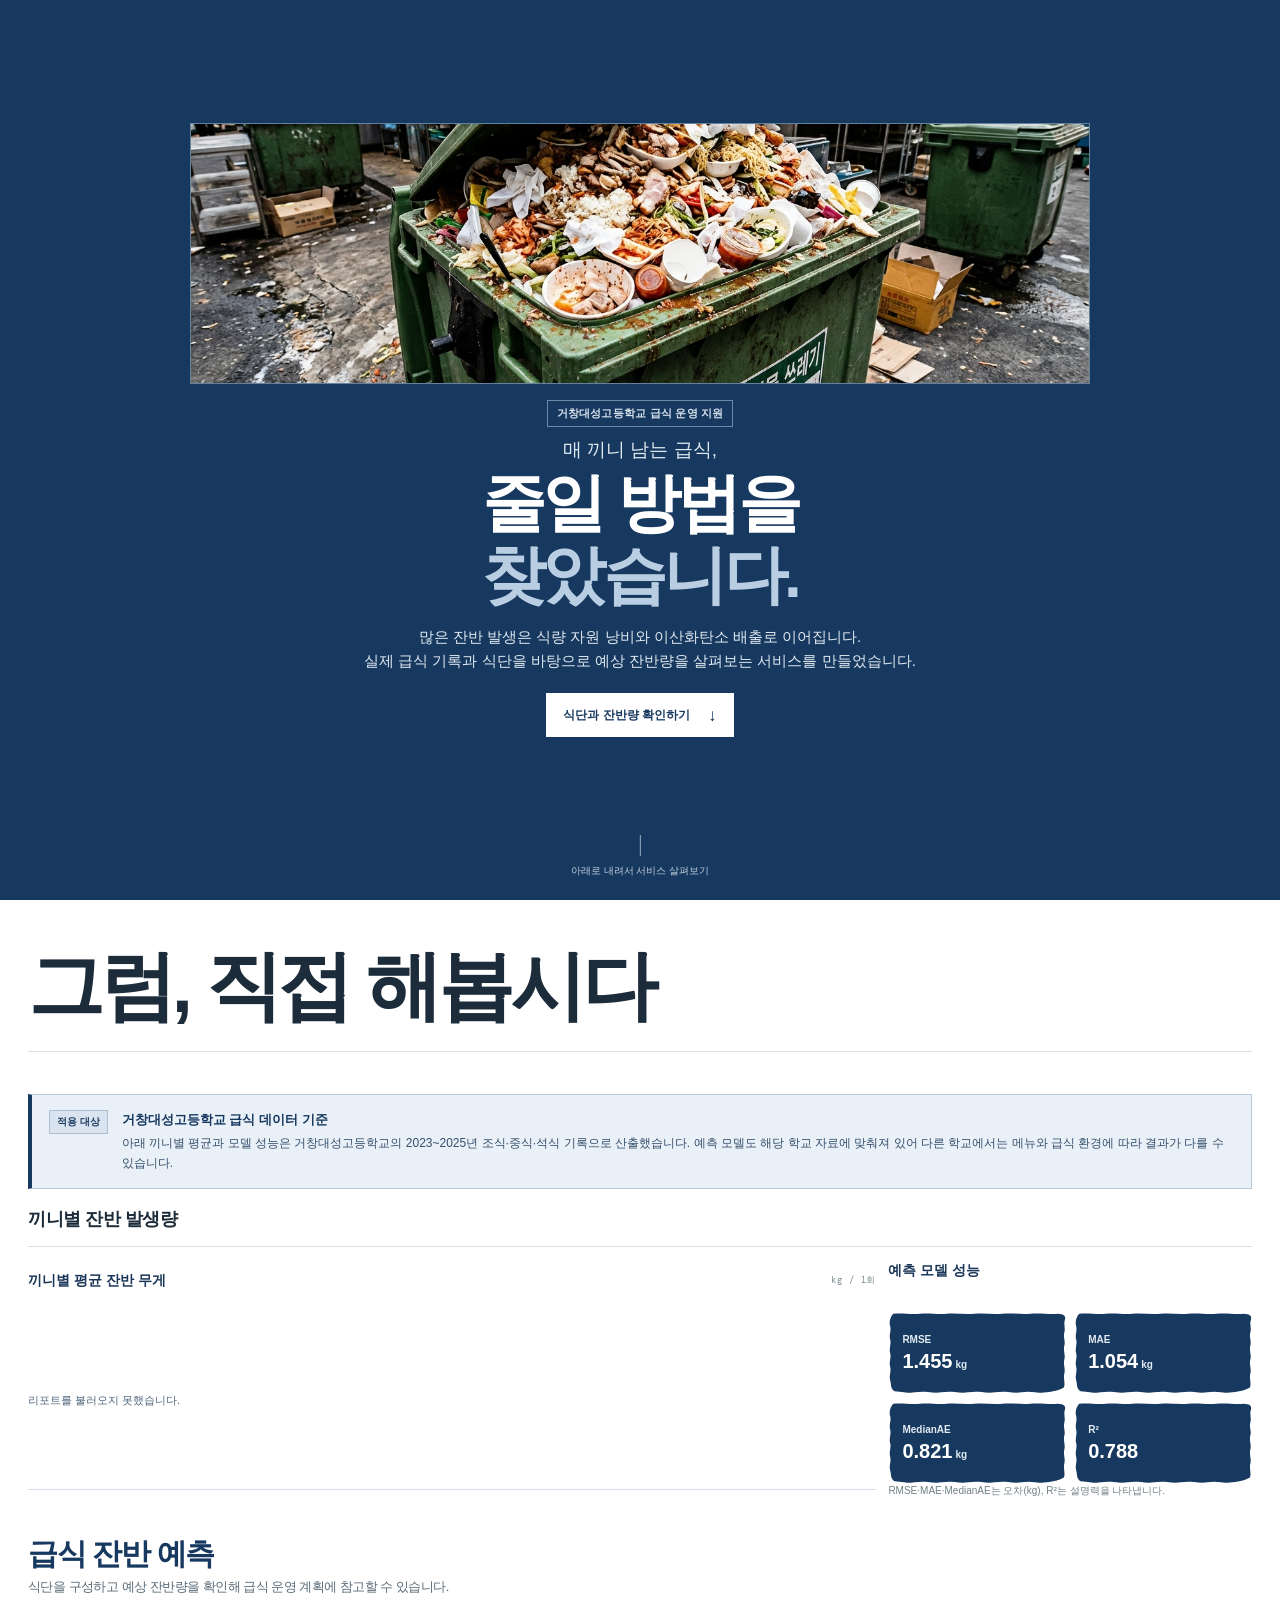
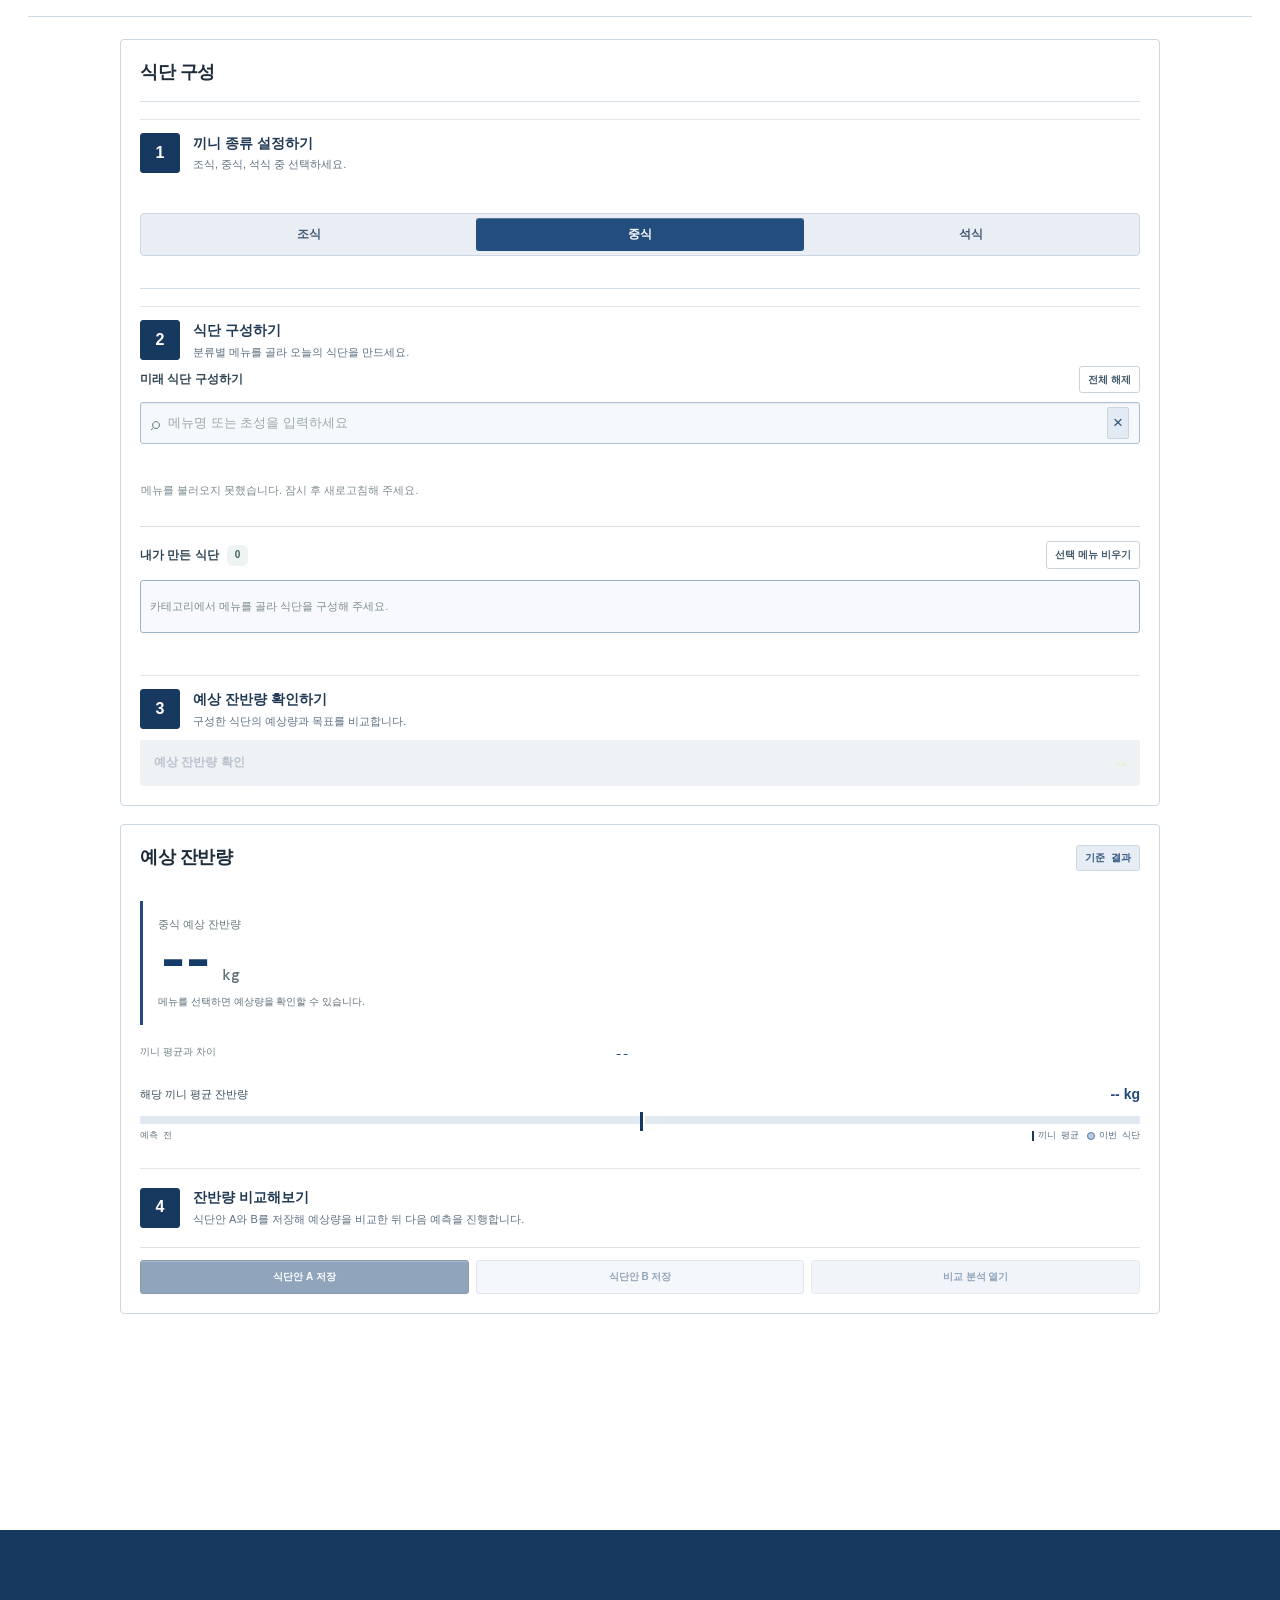
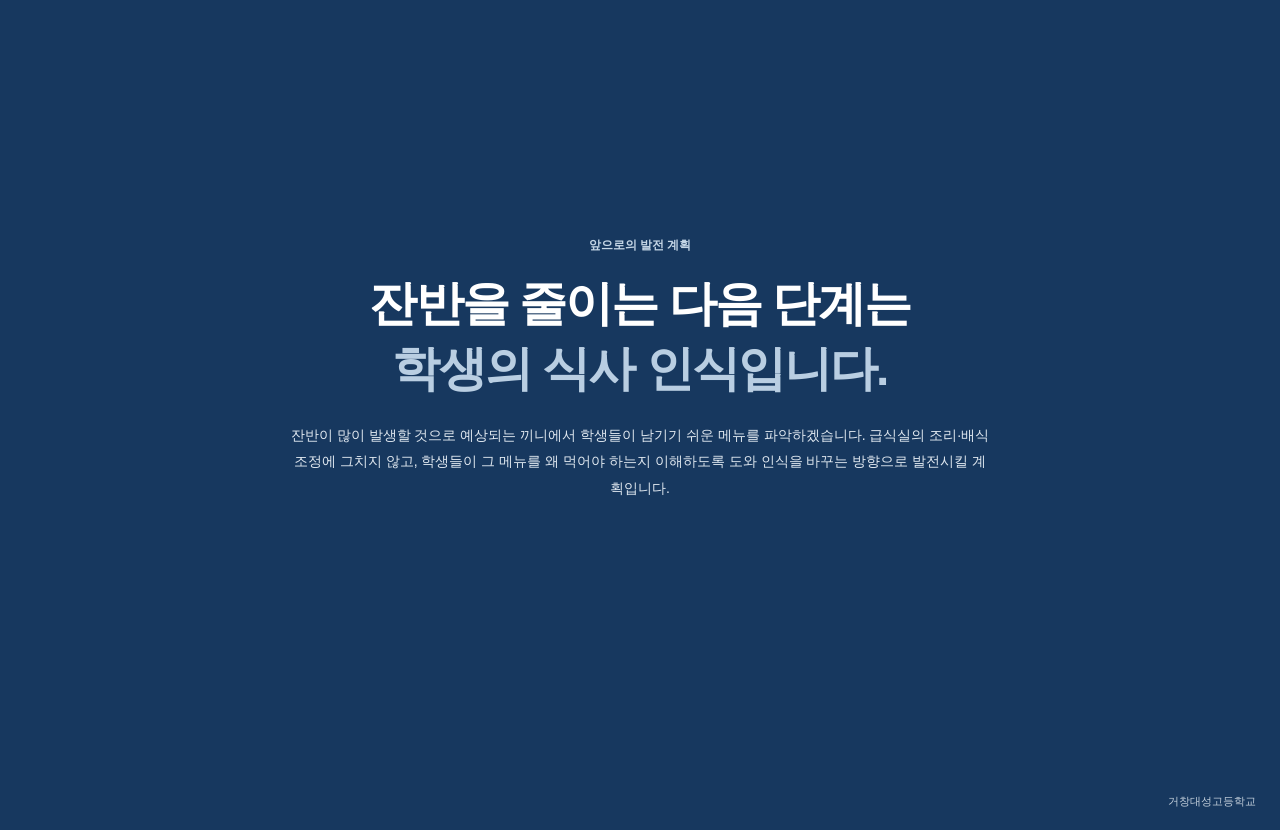
==== commit ef5b40c9: "홈 화면 인트로: 업로드 잔반 이미지와 글, 버튼 배치 구성 - 추가: __assets__/급식비교/README.md - 추가: __assets__/급식비교/app.js - 추가:" ====
--- a/index.html
+++ b/index.html
@@ -14,6 +14,7 @@
   <a class="skip-link" href="#top">본문으로 건너뛰기</a>
   <section class="intro-cover" aria-labelledby="introTitle">
     <div class="intro-inner">
+      <figure class="intro-image"><img src="/assets/homepage-waste-illustration.png" alt="남은 급식 음식이 쌓인 음식물 수거함" /></figure>
       <p class="intro-kicker">거창대성고등학교 급식 운영 지원</p>
       <p class="intro-problem">매 끼니 남는 급식,</p>
       <h1 id="introTitle">줄일 방법을<br /><em>찾았습니다.</em></h1>
--- a/official.css
+++ b/official.css
@@ -282,7 +282,7 @@
 
 .skip-link { position: absolute; z-index: 100; top: -48px; left: 16px; padding: 9px 12px; background: #fff; color: #17385f; }
 .skip-link:focus { top: 12px; }
-.intro-cover { position: relative; display: grid; min-height: 100vh; min-height: 100svh; place-items: center; overflow: hidden; padding: 64px 24px 92px; background: #17385f; color: #fff; text-align: center; }
+.intro-cover { position: relative; display: grid; min-height: 100vh; min-height: 100svh; place-items: center; overflow: hidden; padding: 28px 24px 68px; background: #17385f; color: #fff; text-align: center; }
 .bottom-reserved-space { position: relative; display: grid; width: 100%; height: 100vh; height: 100dvh; place-items: center; padding: 50px 24px 74px; background: #17385f; color: #fff; text-align: center; }
 .development-copy { width: min(820px, 100%); margin: 0 auto; }
 .development-kicker { display: inline-block; margin-bottom: 18px; color: #c4d5e5; font-size: 12px; font-weight: 600; }
@@ -290,23 +290,29 @@
 .development-copy h2 em { color: #b9cee2; font-style: normal; }
 .development-copy p { max-width: 700px; margin: 20px auto 0; color: #e0e8f0; font-size: 14px; line-height: 1.9; }
 .development-school { position: absolute; right: max(24px, calc((100vw - 1280px) / 2)); bottom: 20px; color: #c4d0dc; font-size: 11px; }
-.intro-inner { width: min(860px, 100%); margin: 0 auto; }
-.intro-kicker { display: inline-block; margin: 0 0 30px; padding: 5px 10px; border: 1px solid #6f8aa5; color: #d7e2ed; font-size: 12px; font-weight: 600; letter-spacing: .02em; }
-.intro-problem { margin: 0 0 8px; color: #e0e9f1; font-size: clamp(17px, 2.2vw, 22px); font-weight: 500; }
-.intro-cover h1 { margin: 0; color: #fff; font-size: clamp(42px, 7vw, 76px); font-weight: 700; letter-spacing: -.055em; line-height: 1.2; }
+.intro-inner { display: flex; width: min(1080px, 100%); flex-direction: column; align-items: center; margin: 0 auto; }
+.intro-image { width: min(900px, 92vw); height: clamp(160px, 29vh, 270px); margin: 0 auto 16px; overflow: hidden; border: 1px solid #66819d; background: #102b49; }
+.intro-image img { display: block; width: 100%; height: 100%; object-fit: cover; object-position: center 55%; }
+.intro-kicker { display: inline-block; margin: 0 0 8px; padding: 4px 9px; border: 1px solid #6f8aa5; color: #d7e2ed; font-size: 11px; font-weight: 600; letter-spacing: .02em; }
+.intro-problem { margin: 0 0 4px; color: #e0e9f1; font-size: clamp(15px, 1.8vw, 19px); font-weight: 500; }
+.intro-cover h1 { margin: 0; color: #fff; font-size: clamp(38px, 5.6vw, 64px); font-weight: 700; letter-spacing: -.055em; line-height: 1.12; }
 .intro-cover h1 em { color: #b9cee2; font-style: normal; }
-.intro-description { margin: 22px auto 0; color: #e0e9f1; font-size: clamp(13px, 1.5vw, 16px); line-height: 1.85; }
-.intro-action { display: inline-flex; min-height: 48px; align-items: center; gap: 22px; margin-top: 32px; padding: 0 17px; border: 1px solid #fff; background: #fff; color: #17385f; font-size: 13px; font-weight: 700; transition: background .15s ease, color .15s ease; }
+.intro-description { max-width: 820px; margin: 13px auto 0; color: #e0e9f1; font-size: clamp(12px, 1.35vw, 15px); line-height: 1.65; }
+.intro-action { display: inline-flex; min-height: 44px; align-items: center; gap: 18px; margin-top: 19px; padding: 0 16px; border: 1px solid #fff; background: #fff; color: #17385f; font-size: 12px; font-weight: 700; transition: background .15s ease, color .15s ease; }
 .intro-action:hover { background: #e6edf4; color: #102b49; }
 .intro-action span { font-size: 17px; line-height: 1; }
 .intro-scroll-cue { position: absolute; bottom: 22px; left: 50%; display: flex; flex-direction: column; align-items: center; gap: 7px; transform: translateX(-50%); color: #c2d1df; font-size: 10px; }
 .intro-scroll-cue span { width: 1px; height: 21px; background: #9bb0c5; }
 
 @media (max-width: 600px) {
-  .intro-cover { padding: 48px 20px 86px; }
-  .intro-kicker { margin-bottom: 24px; }
+  .intro-cover { padding: 22px 16px 58px; }
+  .intro-image { width: 100%; height: clamp(145px, 24vh, 205px); margin-bottom: 13px; }
+  .intro-kicker { margin-bottom: 7px; font-size: 10px; }
+  .intro-problem { font-size: 15px; }
+  .intro-cover h1 { font-size: clamp(34px, 9vw, 42px); }
   .intro-description br { display: none; }
-  .intro-description { max-width: 420px; }
+  .intro-description { max-width: 420px; margin-top: 11px; font-size: 12px; line-height: 1.55; }
+  .intro-action { min-height: 42px; margin-top: 15px; }
   .bottom-reserved-space { padding: 40px 20px 60px; }
   .development-copy p { font-size: 12px; }
   .development-school { right: 14px; bottom: 14px; font-size: 10px; }
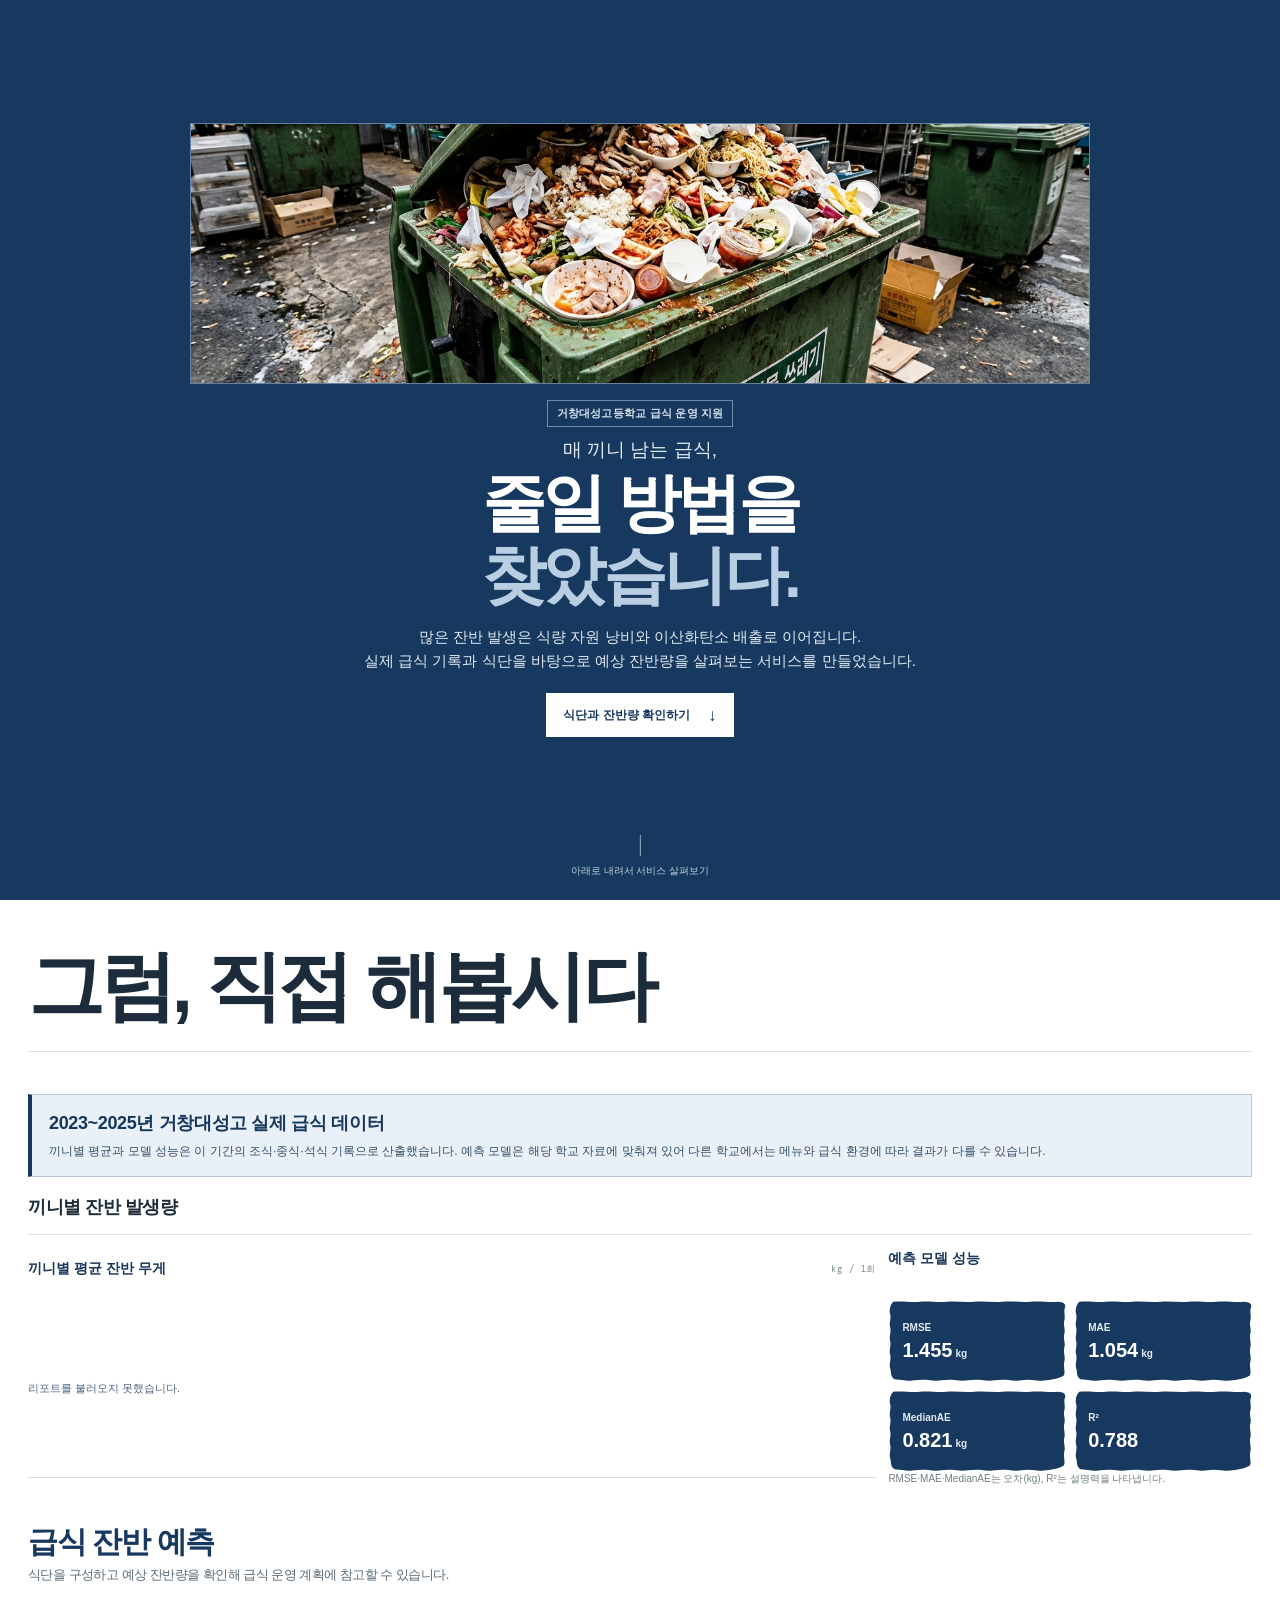
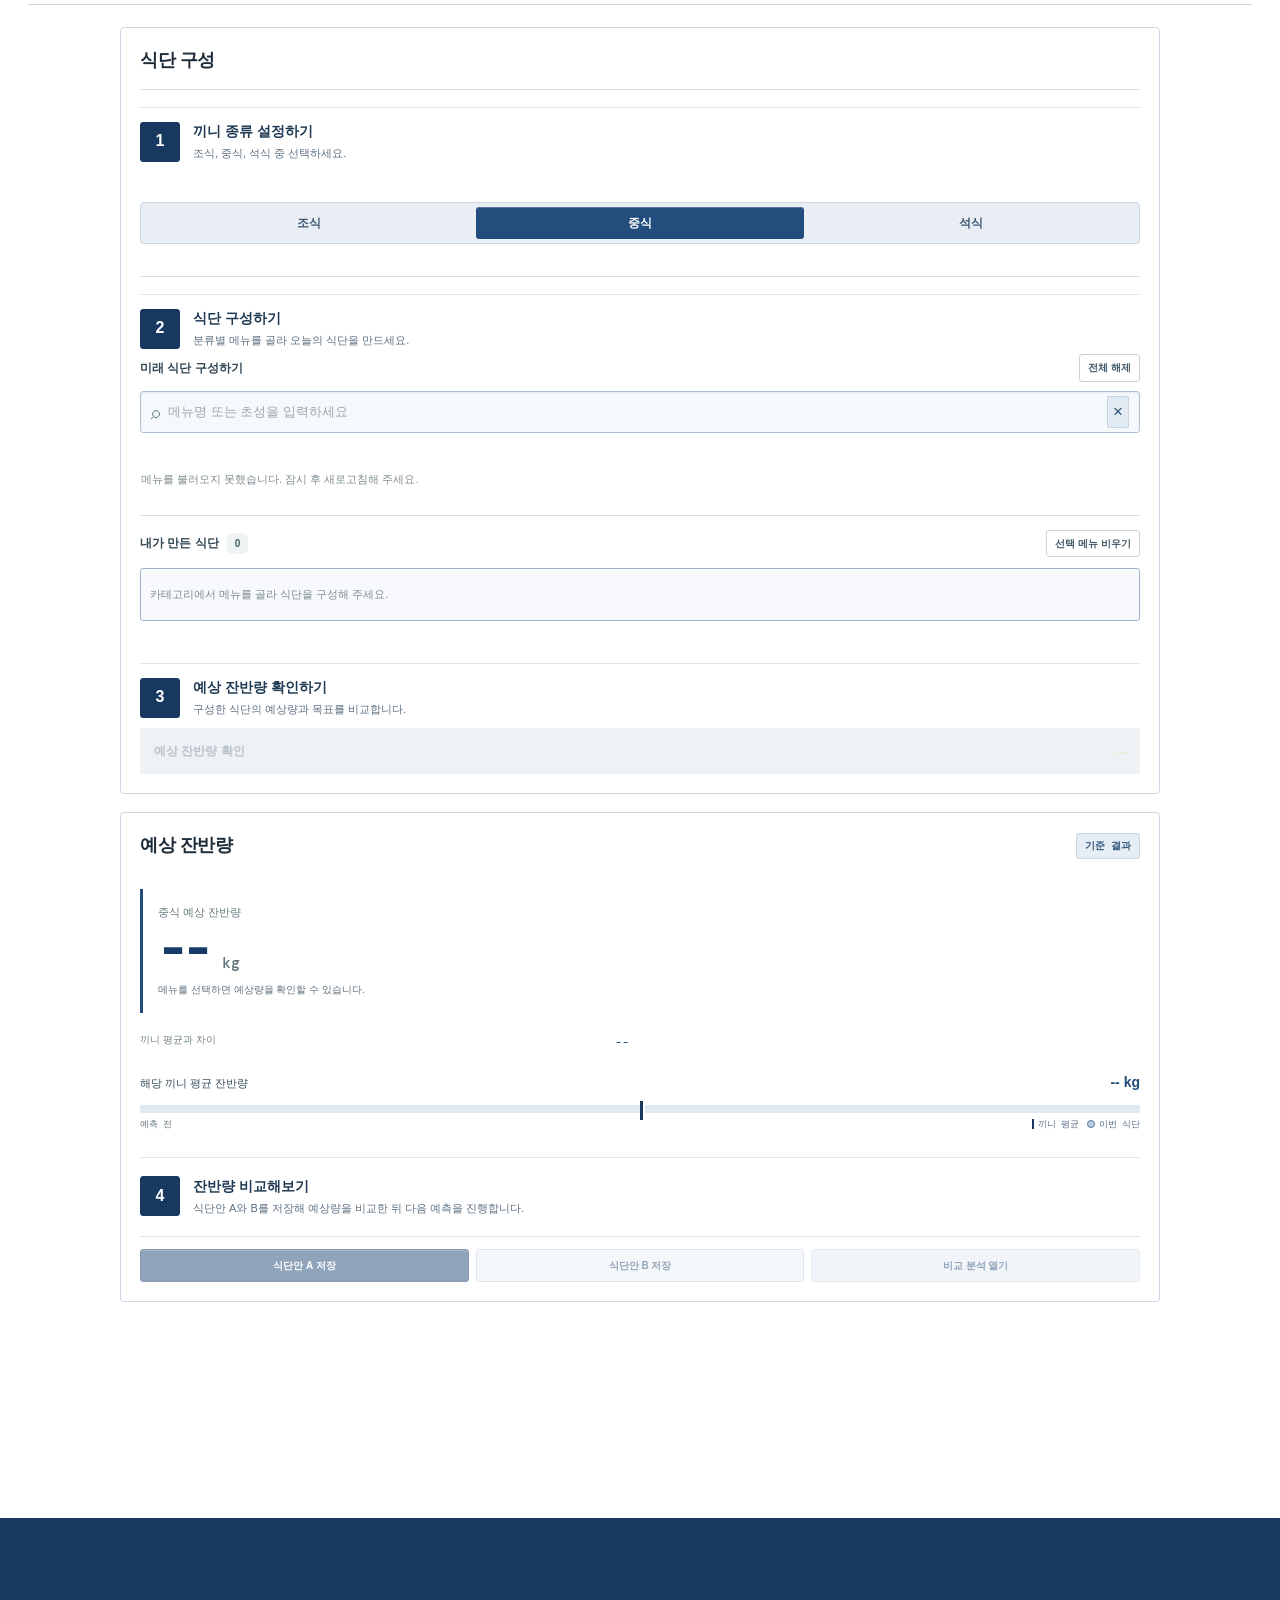
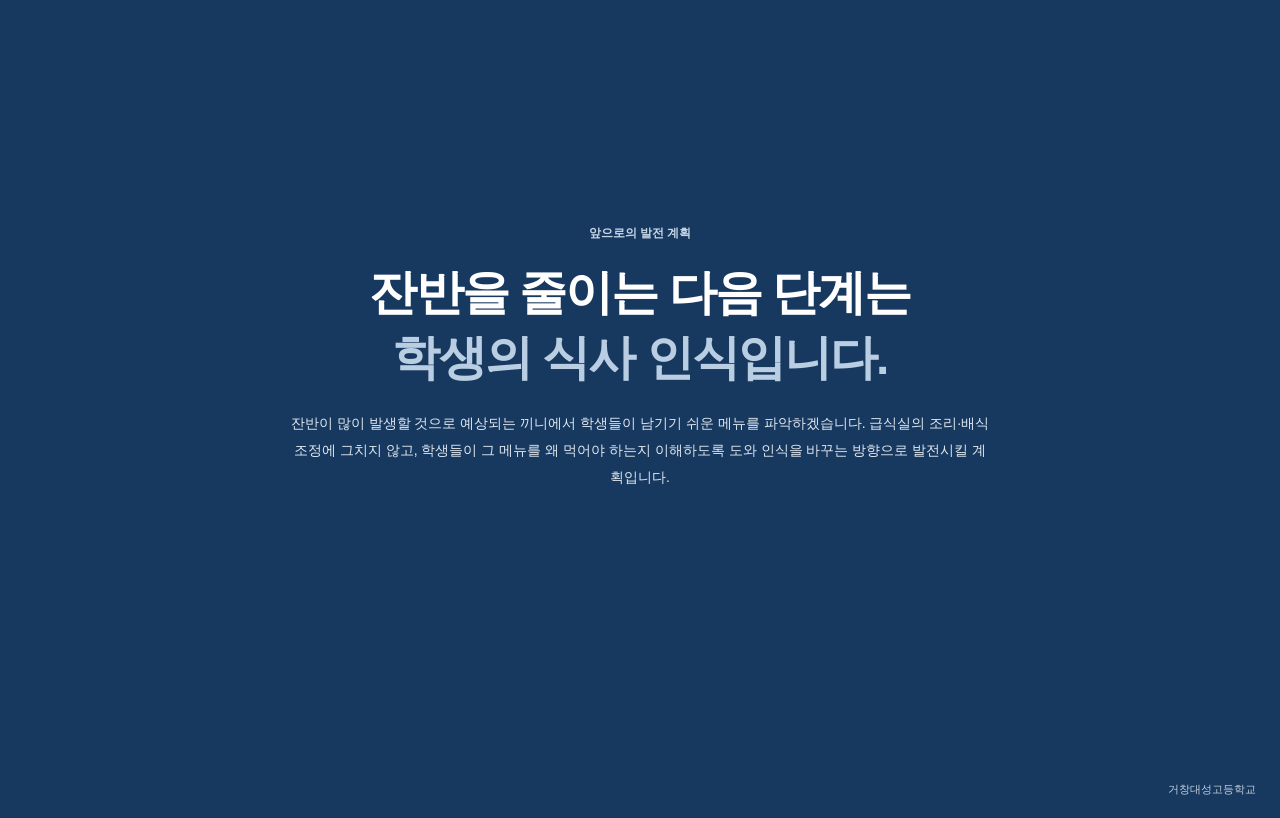
==== commit da2afc96: "적용대상 칸 제거 및 2023~2025년 급식 데이터 강조 변경 - 수정: index.html - 수정: official.css" ====
--- a/index.html
+++ b/index.html
@@ -26,7 +26,7 @@
   <main id="top" class="app-shell">
     <section class="content">
       <header class="workflow-intro"><h1>그럼, 직접 해봅시다</h1></header>
-      <section id="history" class="report-section"><aside class="dataset-notice" aria-label="데이터 적용 범위"><span class="dataset-notice-label">적용 대상</span><div><strong>거창대성고등학교 급식 데이터 기준</strong><p>아래 끼니별 평균과 모델 성능은 거창대성고등학교의 2023~2025년 조식·중식·석식 기록으로 산출했습니다. 예측 모델도 해당 학교 자료에 맞춰져 있어 다른 학교에서는 메뉴와 급식 환경에 따라 결과가 다를 수 있습니다.</p></div></aside><div class="section-heading"><div><span class="section-kicker">운영 통계</span><h2>끼니별 잔반 발생량</h2></div><span class="report-period">2023–2025 실제 환산 무게</span></div><div class="report-grid"><div class="chart-card"><div class="chart-head"><span>끼니별 평균 환산 무게</span><span class="unit">kg / 1회</span></div><div id="mealBars" class="bar-chart meal-average-grid"><div class="bar-loading">데이터를 불러오는 중입니다...</div></div></div><div class="stat-card model-metrics-card"><div class="model-metrics-heading"><span class="section-kicker">검증 결과</span><h3>예측 모델 성능</h3></div><div class="model-metrics-grid"><div class="model-metric"><span>RMSE</span><strong>1.455<small>kg</small></strong></div><div class="model-metric"><span>MAE</span><strong>1.054<small>kg</small></strong></div><div class="model-metric"><span>MedianAE</span><strong>0.821<small>kg</small></strong></div><div class="model-metric"><span>R²</span><strong>0.788</strong></div></div><p class="model-metrics-note">RMSE·MAE·MedianAE는 오차(kg), R²는 설명력을 나타냅니다.</p></div></div></section>
+      <section id="history" class="report-section"><aside class="dataset-notice" aria-label="데이터 적용 범위"><div><strong>2023~2025년 거창대성고 실제 급식 데이터</strong><p>끼니별 평균과 모델 성능은 이 기간의 조식·중식·석식 기록으로 산출했습니다. 예측 모델은 해당 학교 자료에 맞춰져 있어 다른 학교에서는 메뉴와 급식 환경에 따라 결과가 다를 수 있습니다.</p></div></aside><div class="section-heading"><div><span class="section-kicker">운영 통계</span><h2>끼니별 잔반 발생량</h2></div><span class="report-period">2023–2025 실제 환산 무게</span></div><div class="report-grid"><div class="chart-card"><div class="chart-head"><span>끼니별 평균 환산 무게</span><span class="unit">kg / 1회</span></div><div id="mealBars" class="bar-chart meal-average-grid"><div class="bar-loading">데이터를 불러오는 중입니다...</div></div></div><div class="stat-card model-metrics-card"><div class="model-metrics-heading"><span class="section-kicker">검증 결과</span><h3>예측 모델 성능</h3></div><div class="model-metrics-grid"><div class="model-metric"><span>RMSE</span><strong>1.455<small>kg</small></strong></div><div class="model-metric"><span>MAE</span><strong>1.054<small>kg</small></strong></div><div class="model-metric"><span>MedianAE</span><strong>0.821<small>kg</small></strong></div><div class="model-metric"><span>R²</span><strong>0.788</strong></div></div><p class="model-metrics-note">RMSE·MAE·MedianAE는 오차(kg), R²는 설명력을 나타냅니다.</p></div></div></section>
       <div class="page-heading"><div><p class="eyebrow">영양교사 업무 지원</p><h1>급식 잔반 <em>예측</em></h1><p class="lede">식단을 구성하고 예상 잔반량을 확인해 급식 운영 계획에 참고할 수 있습니다.</p></div><div class="data-chip"><b id="dataRows">791</b><span>실제 잔반 기록<br />2025.01 — 12</span></div></div>
 
       <section id="forecast" class="forecast-grid">
--- a/official.css
+++ b/official.css
@@ -318,8 +318,7 @@
   .development-school { right: 14px; bottom: 14px; font-size: 10px; }
 }
 .dataset-notice { display: flex; align-items: flex-start; gap: 14px; margin-bottom: 17px; padding: 15px 17px; border: 1px solid #b9c9da; border-left: 4px solid #17385f; background: #eaf0f7; color: #243d59; }
-.dataset-notice-label { flex: 0 0 auto; padding: 3px 7px; border: 1px solid #aebfd1; background: #d9e4f0; color: #203f64; font-size: 10px; font-weight: 700; }
-.dataset-notice strong { display: block; color: #16385f; font-size: 13px; font-weight: 700; }
+.dataset-notice strong { display: block; color: #16385f; font-size: 18px; font-weight: 800; letter-spacing: -.02em; }
 .dataset-notice p { margin: 4px 0 0; color: #344f6c; font-size: 12px; line-height: 1.6; }
 
 @media (max-width: 480px) {
@@ -330,5 +329,6 @@
   .content { padding-bottom: 180px; }
   .workflow-step-compare { margin-top: 20px; padding-top: 14px; }
   .compare-cards { grid-template-columns: 1fr; }
-  .dataset-notice { flex-direction: column; gap: 7px; padding: 12px; }
-}
+  .dataset-notice { padding: 14px; }
+  .dataset-notice strong { font-size: 16px; }
+}
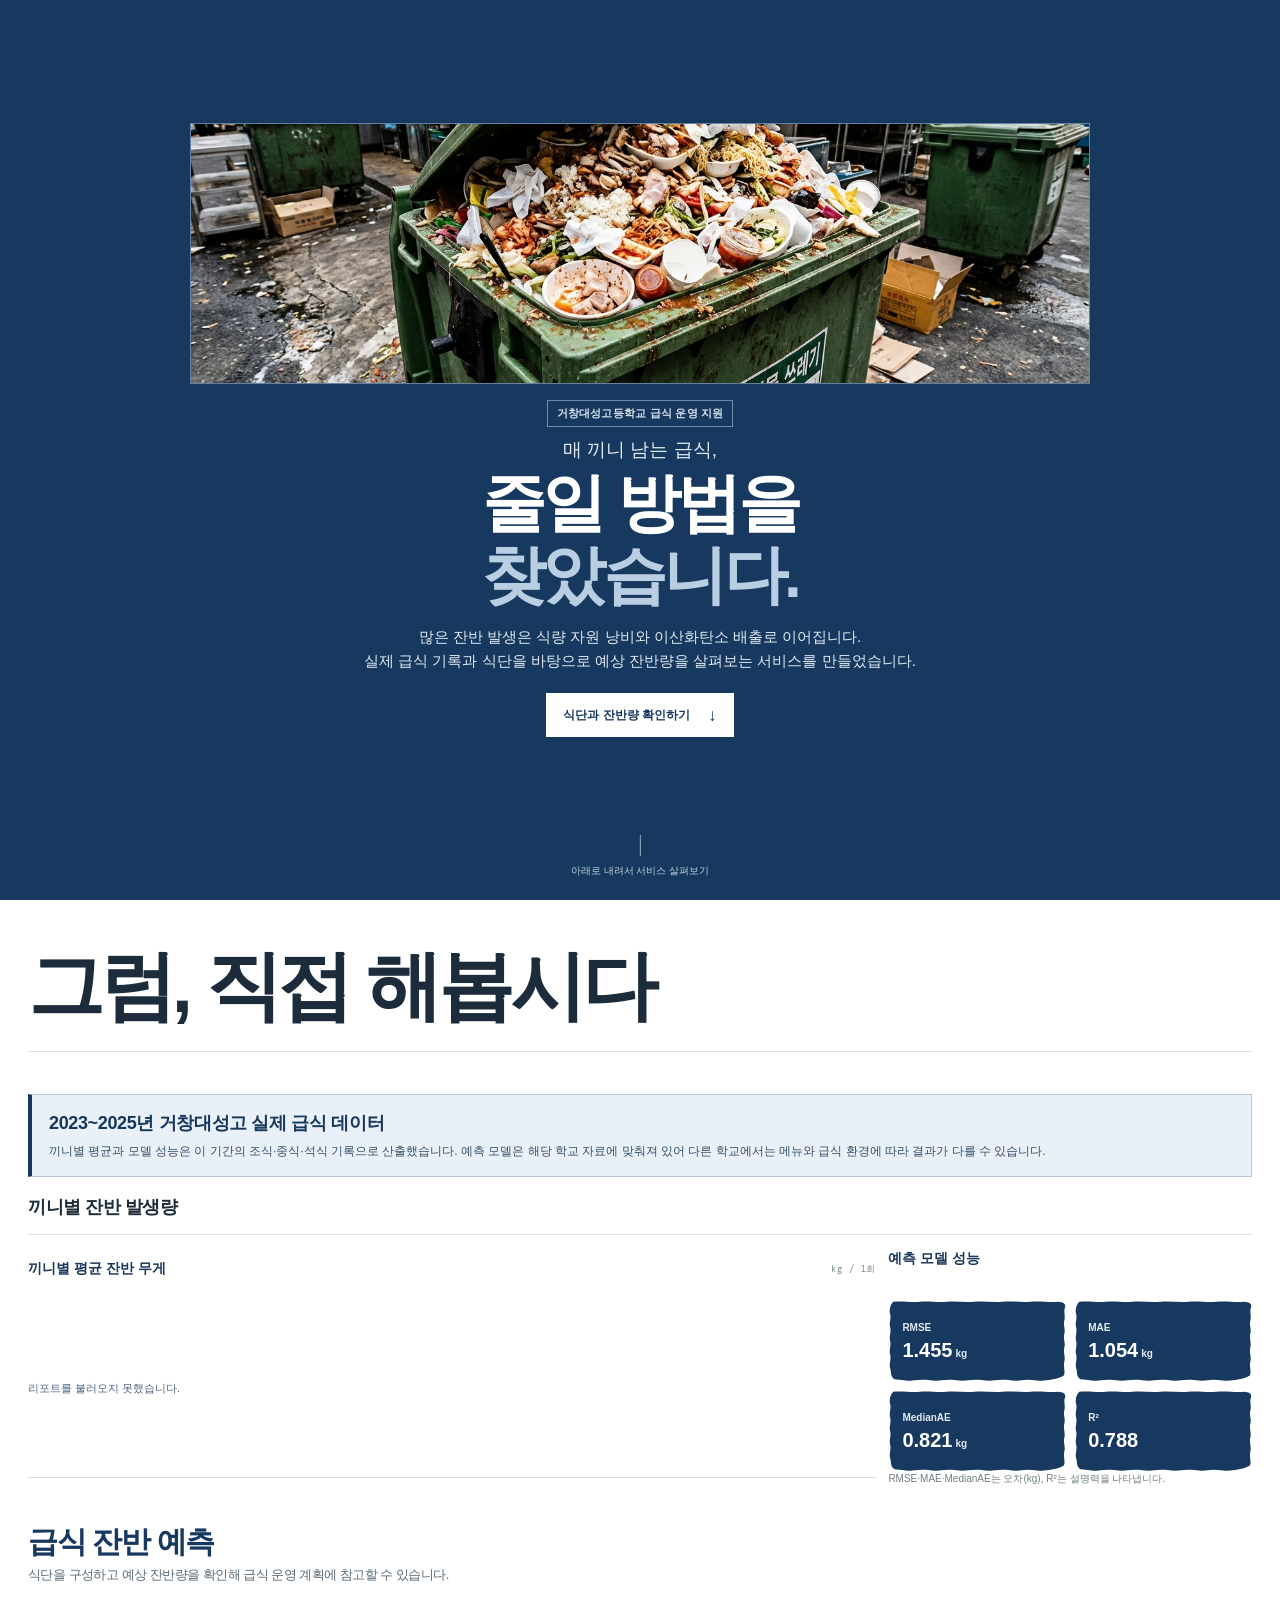
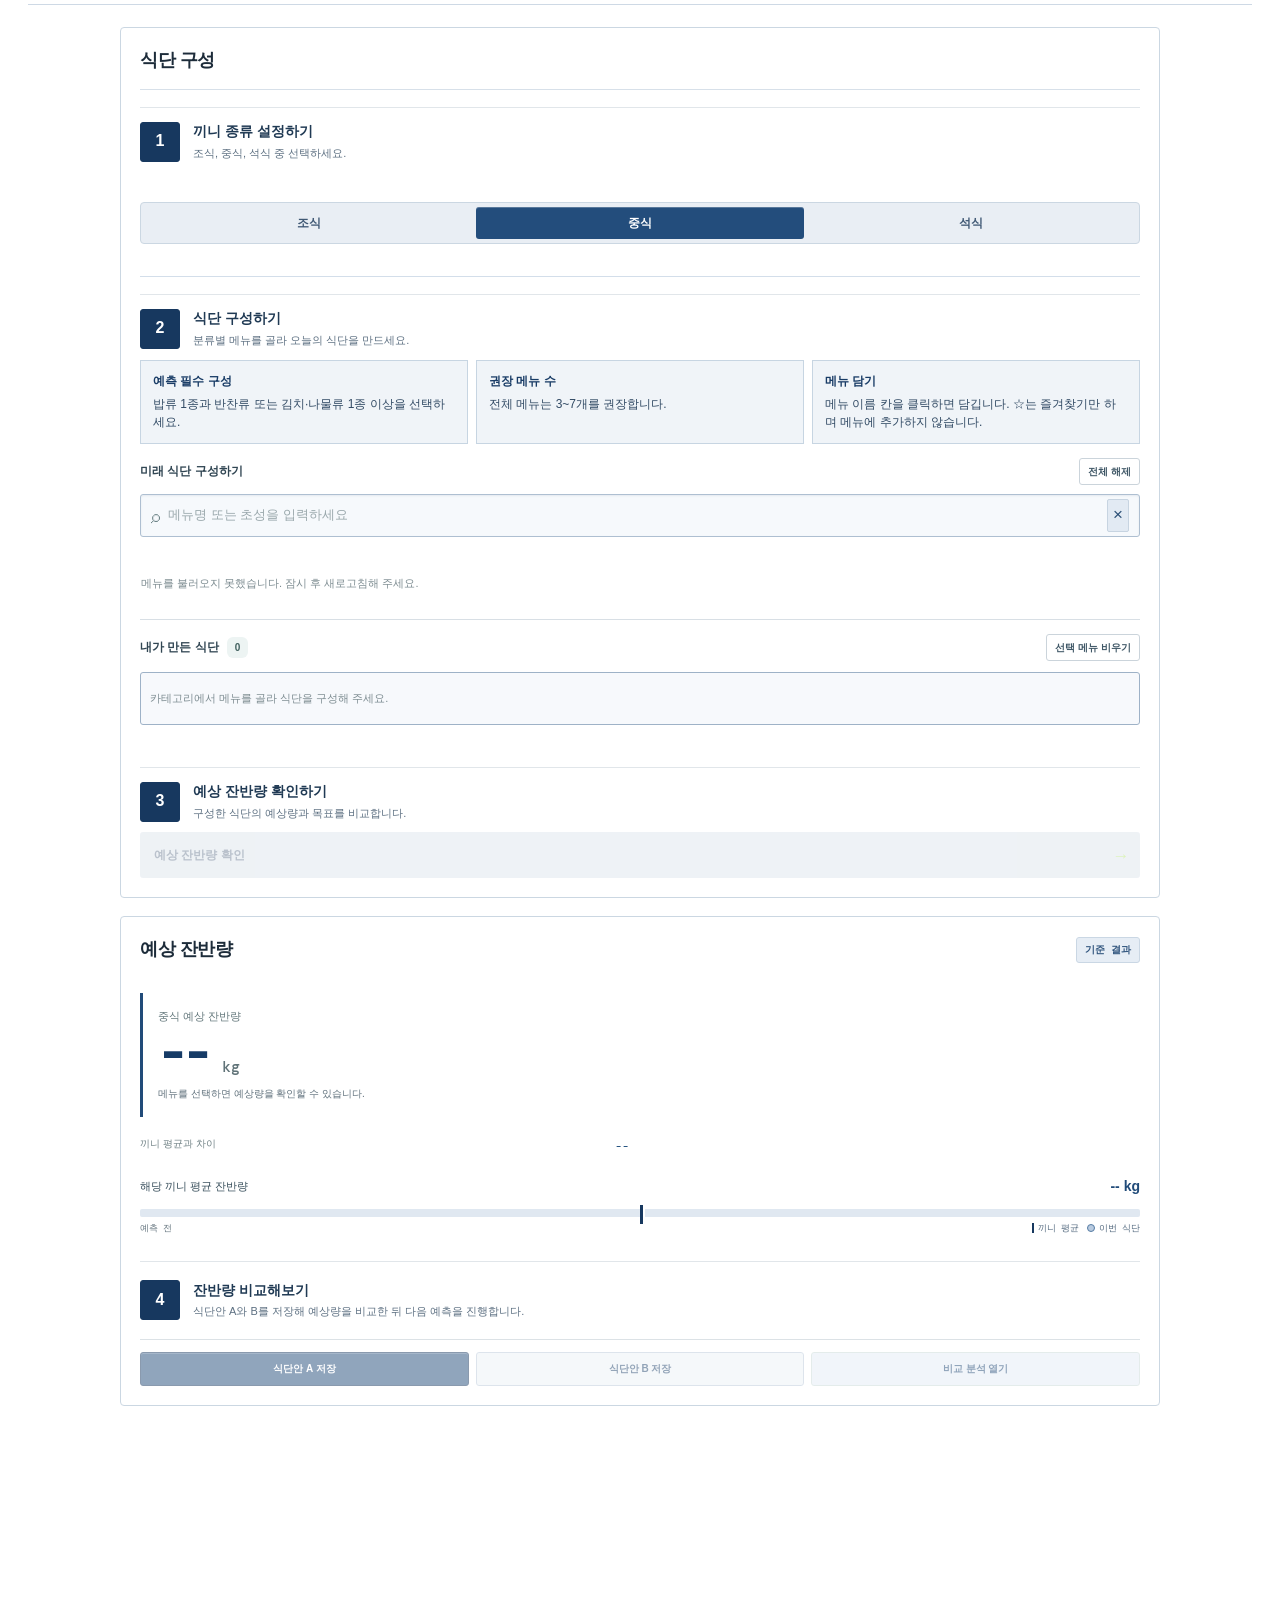
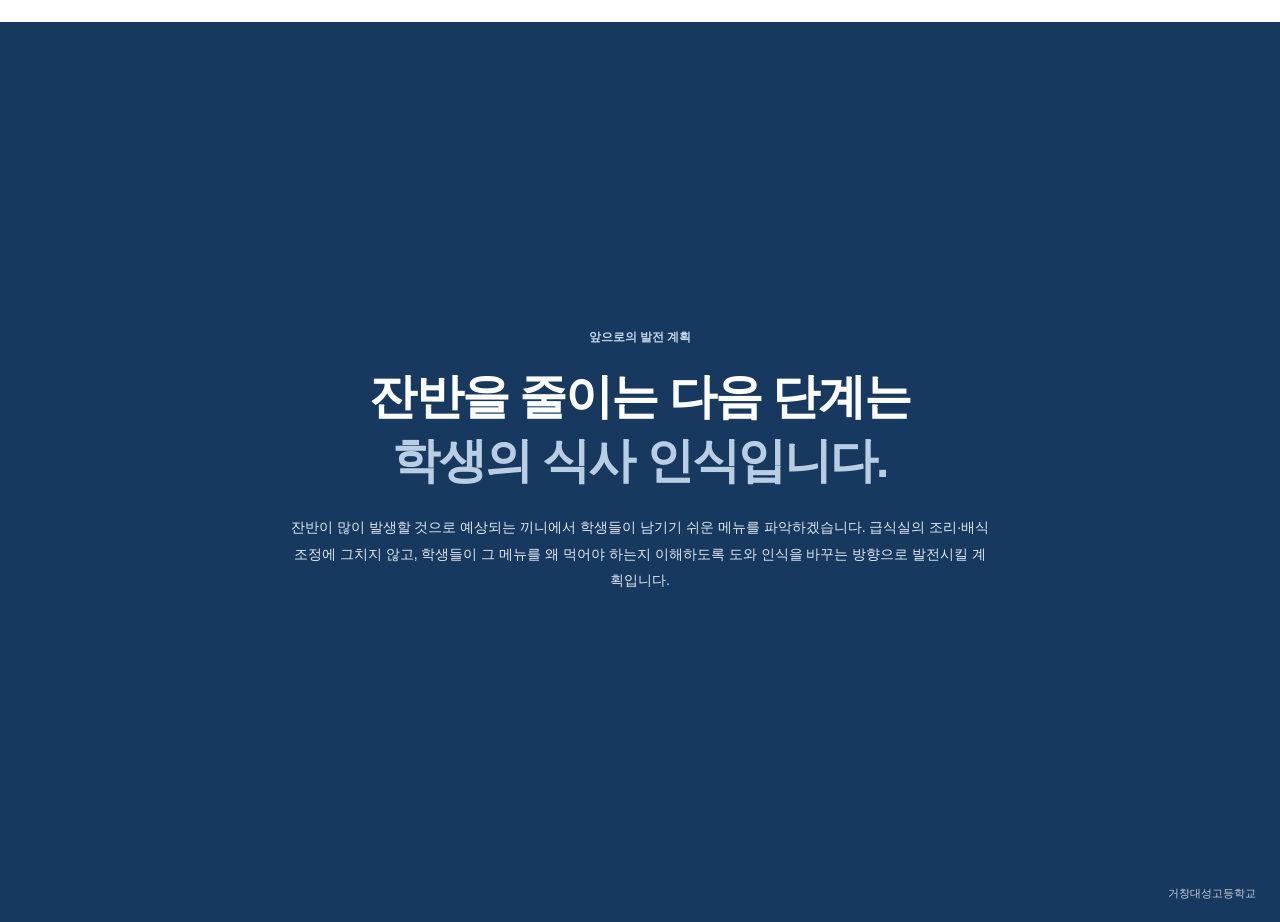
==== commit 368ca265: "2단계 안내 변경: 필수 구성 요소·권장 메뉴 수정 - 수정: app.py - 수정: index.html - 수정: official.css - 수정: script.js" ====
--- a/index.html
+++ b/index.html
@@ -35,6 +35,7 @@
           <div class="workflow-step"><span class="workflow-step-number">1</span><div><strong>끼니 종류 설정하기</strong><span>조식, 중식, 석식 중 선택하세요.</span></div></div>
           <div class="controls"><div class="meal-switch" role="tablist" aria-label="끼니 선택"><button class="meal-button" data-meal="조식">조식</button><button class="meal-button active" data-meal="중식">중식</button><button class="meal-button" data-meal="석식">석식</button></div></div>
           <div class="workflow-step"><span class="workflow-step-number">2</span><div><strong>식단 구성하기</strong><span>분류별 메뉴를 골라 오늘의 식단을 만드세요.</span></div></div>
+          <div class="step2-guidance" aria-label="식단 구성 안내"><div><strong>예측 필수 구성</strong><p>밥류 1종과 반찬류 또는 김치·나물류 1종 이상을 선택하세요.</p></div><div><strong>권장 메뉴 수</strong><p>전체 메뉴는 3~7개를 권장합니다.</p></div><div><strong>메뉴 담기</strong><p>메뉴 이름 칸을 클릭하면 담깁니다. ☆는 즐겨찾기만 하며 메뉴에 추가하지 않습니다.</p></div></div>
           <div class="catalog-source"><div class="source-head"><span>미래 식단 구성하기 <small>학습 데이터의 전체 메뉴</small></span><button id="clearMenu" type="button">전체 해제</button></div><label class="menu-search"><span aria-hidden="true">⌕</span><input id="menuSearch" type="search" placeholder="메뉴 이름으로 전체 검색" autocomplete="off" /><button id="clearSearch" type="button" aria-label="검색어 지우기">×</button></label><section id="favoriteCatalog" class="favorite-catalog" hidden aria-label="즐겨찾기 메뉴"><div class="favorite-heading">즐겨찾기 <span id="favoriteCount">0</span></div><div id="favoriteList" class="favorite-list"></div></section><div id="categoryTabs" class="category-tabs"></div><div id="menuList" class="menu-list"><div class="loading-line">메뉴 카탈로그를 불러오는 중입니다...</div></div><p class="new-menu-note">과거에 함께 나오지 않았던 조합도 선택할 수 있습니다. 학습에 없던 완전히 새로운 메뉴는 끼니 평균을 중심으로 예측됩니다.</p></div>
           <div class="chosen-area"><div class="source-head"><span>내가 만든 식단 <b id="chosenCount">0</b></span><span class="chosen-actions"><span class="hint">조식 밥 선택 예외 · 밥·국 1개 / 그 외 3개</span><button id="clearChosenButton" type="button">선택 메뉴 비우기</button></span></div><div id="chosenList" class="chosen-list"><span class="empty-state">카테고리에서 메뉴를 골라 식단을 구성해 주세요.</span></div><p id="selectionNotice" class="selection-notice" aria-live="polite"></p></div>
           <div class="workflow-step workflow-step-final"><span class="workflow-step-number">3</span><div><strong>예상 잔반량 확인하기</strong><span>구성한 식단의 예상량과 목표를 비교합니다.</span></div></div>
--- a/official.css
+++ b/official.css
@@ -69,6 +69,11 @@
 .workflow-step strong { display: block; color: #203a54; font-size: 14px; font-weight: 700; }
 .workflow-step span:not(.workflow-step-number) { display: block; margin-top: 2px; color: #5d7082; font-size: 11px; }
 .workflow-step-final { margin-top: 17px; }
+.step2-guidance { display: grid; grid-template-columns: repeat(3, minmax(0, 1fr)); gap: 8px; margin: 11px 0 14px; }
+.step2-guidance > div { min-width: 0; padding: 11px 12px; border: 1px solid #c7d5e2; background: #f0f4f8; }
+.step2-guidance strong { display: block; margin-bottom: 4px; color: #193c66; font-size: 12px; font-weight: 700; }
+.step2-guidance p { margin: 0; color: #314a64; font-size: 12px; line-height: 1.55; }
+.step2-guidance p b { color: #17385f; font-weight: 700; }
 .source-head { color: #314653; }
 .source-head button, .chosen-actions button { border-radius: 3px; border-color: #cbd4db; color: #405867; }
 .menu-search { border-radius: 3px; border-color: #bfcbd3; }
@@ -163,6 +168,7 @@
   .official-header-inner { padding-inline: 18px; }
   .official-brand-row { min-height: 70px; }
   .content { padding: 23px 18px 36px; }
+  .step2-guidance { grid-template-columns: 1fr; }
 }
 
 @media (max-width: 480px) {
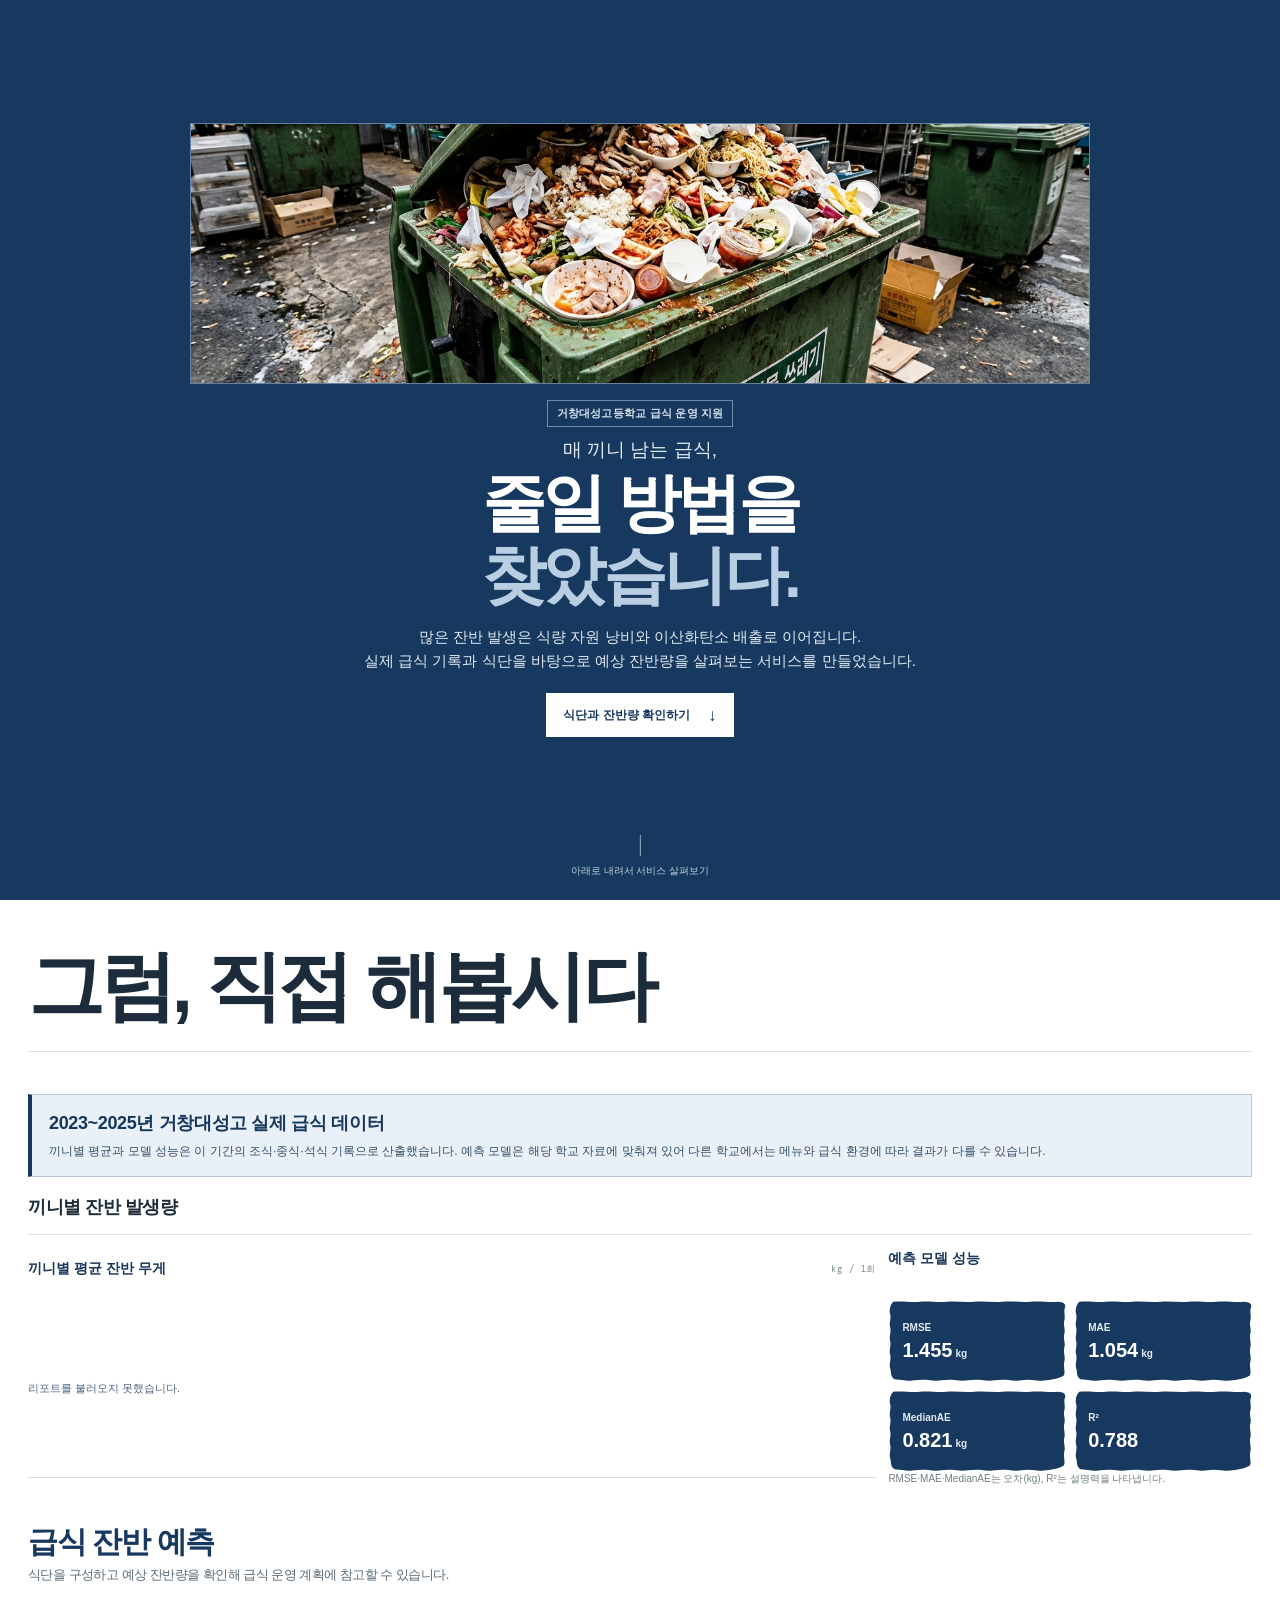
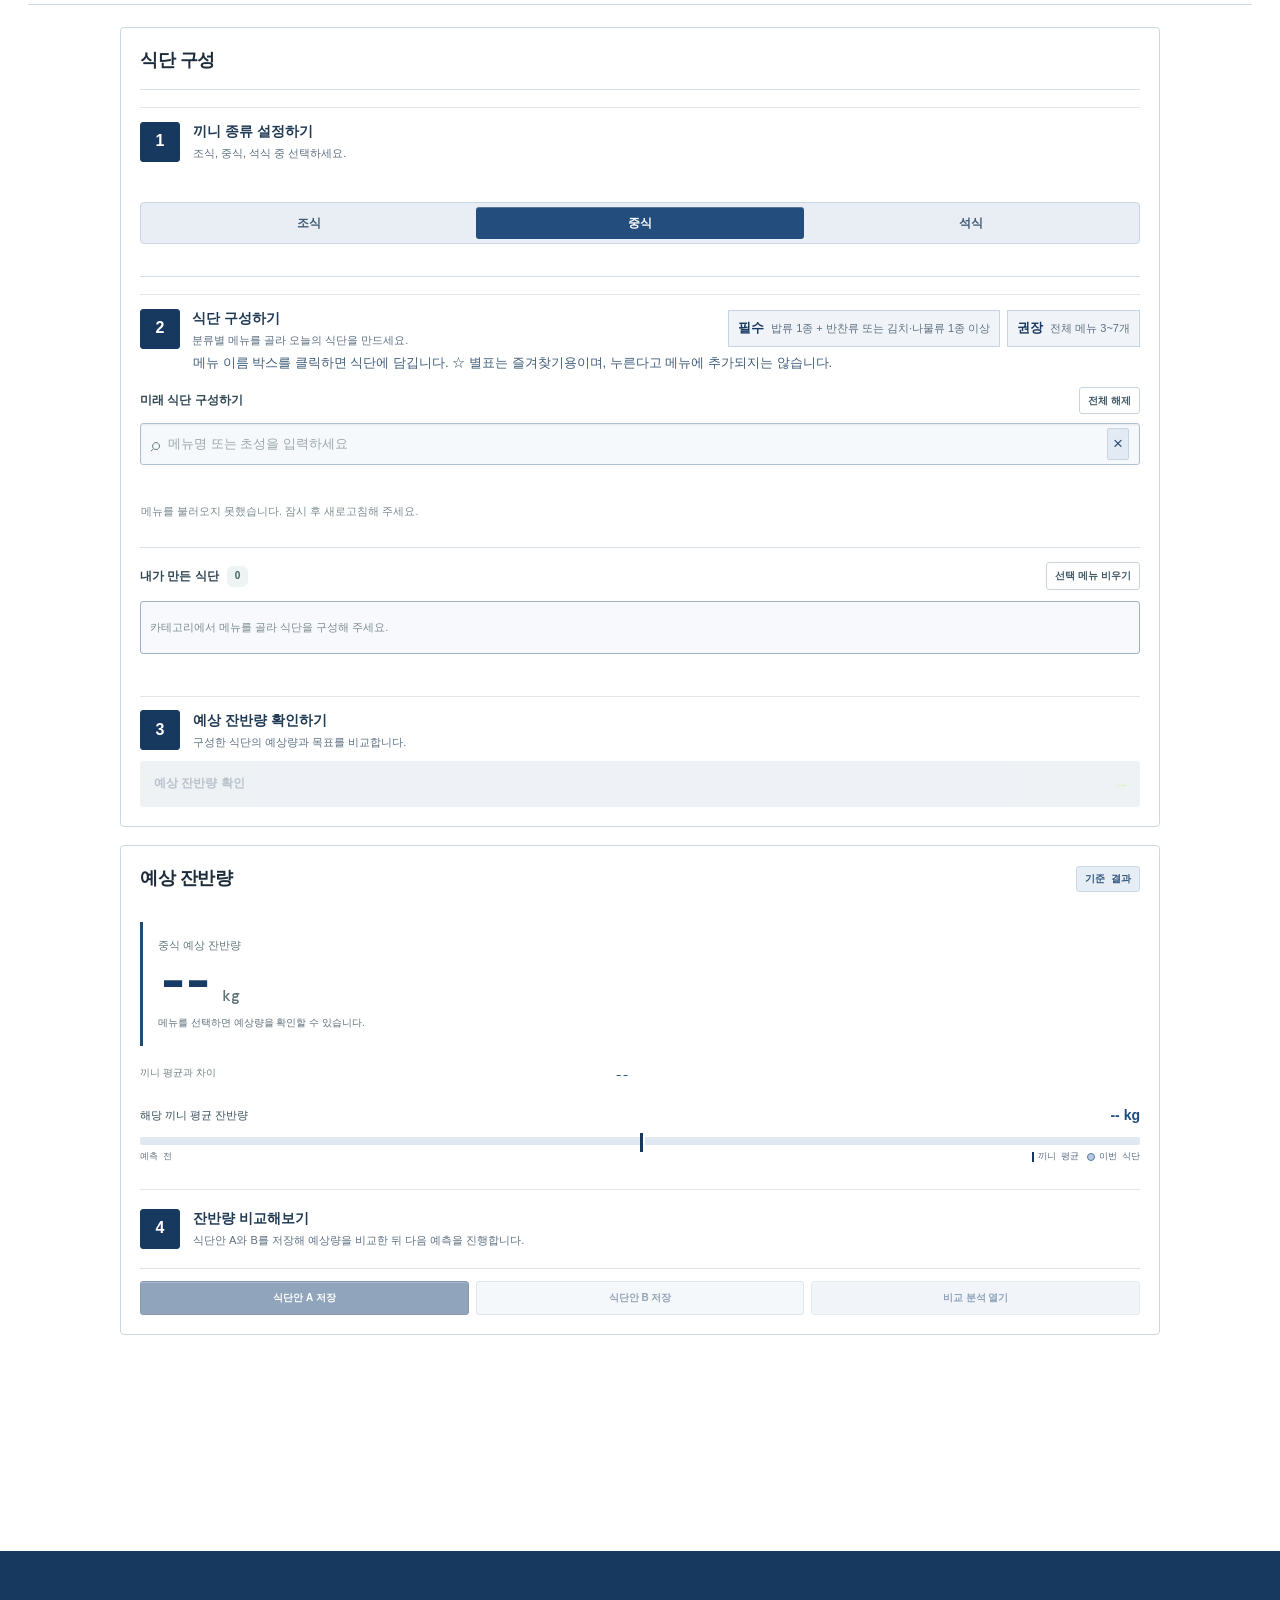
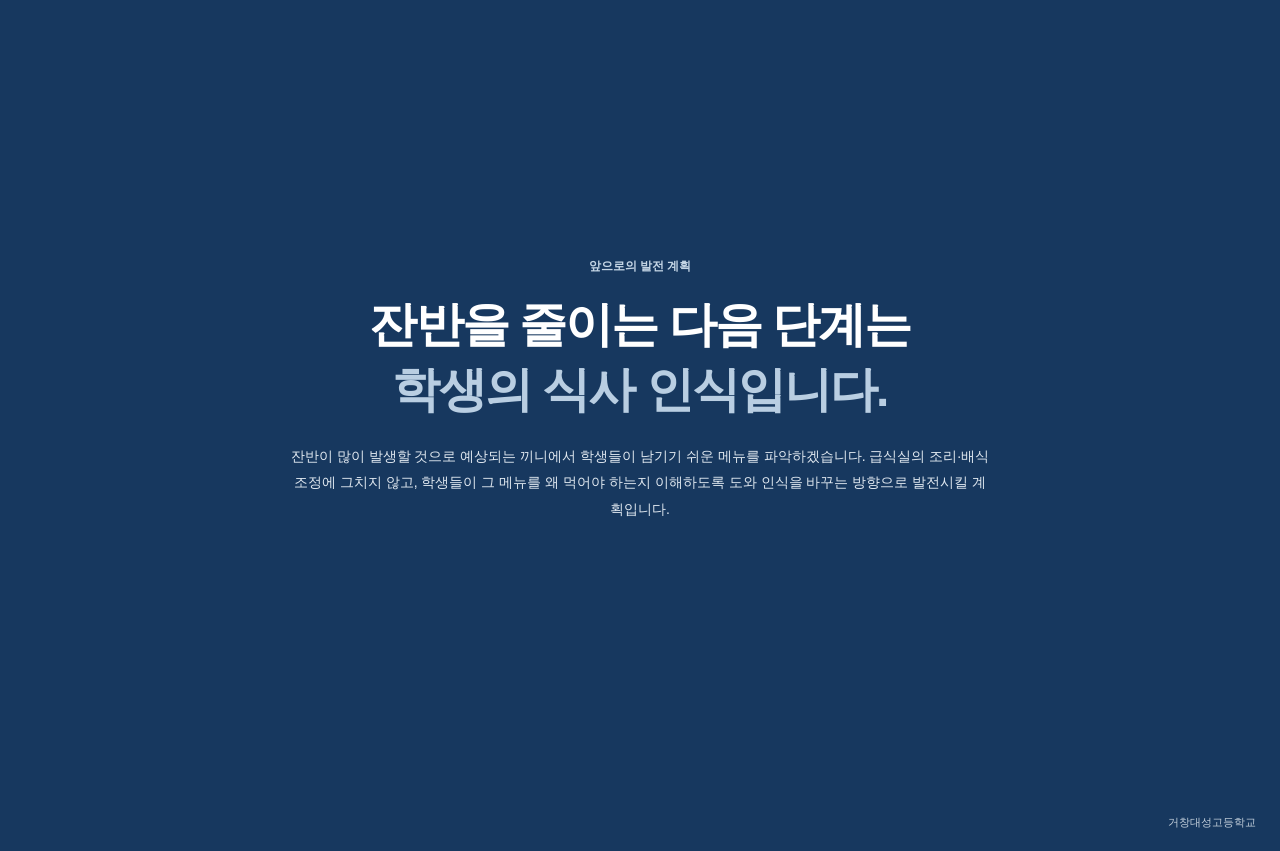
==== commit 76f953d5: "식단 구성 변경: 메뉴 3~7개 권장, 밥류+김치나물류 필수 1종씩 배치 - 수정: index.html - 수정: official.css" ====
--- a/index.html
+++ b/index.html
@@ -34,10 +34,10 @@
           <div class="panel-top"><div><span class="section-kicker">식단 편성</span><h2>식단 구성</h2></div><span class="api-state" id="apiState">메뉴 불러오는 중</span></div>
           <div class="workflow-step"><span class="workflow-step-number">1</span><div><strong>끼니 종류 설정하기</strong><span>조식, 중식, 석식 중 선택하세요.</span></div></div>
           <div class="controls"><div class="meal-switch" role="tablist" aria-label="끼니 선택"><button class="meal-button" data-meal="조식">조식</button><button class="meal-button active" data-meal="중식">중식</button><button class="meal-button" data-meal="석식">석식</button></div></div>
-          <div class="workflow-step"><span class="workflow-step-number">2</span><div><strong>식단 구성하기</strong><span>분류별 메뉴를 골라 오늘의 식단을 만드세요.</span></div></div>
-          <div class="step2-guidance" aria-label="식단 구성 안내"><div><strong>예측 필수 구성</strong><p>밥류 1종과 반찬류 또는 김치·나물류 1종 이상을 선택하세요.</p></div><div><strong>권장 메뉴 수</strong><p>전체 메뉴는 3~7개를 권장합니다.</p></div><div><strong>메뉴 담기</strong><p>메뉴 이름 칸을 클릭하면 담깁니다. ☆는 즐겨찾기만 하며 메뉴에 추가하지 않습니다.</p></div></div>
+          <div class="workflow-step workflow-step-menu"><span class="workflow-step-number">2</span><div class="workflow-step-copy"><strong>식단 구성하기</strong><span>분류별 메뉴를 골라 오늘의 식단을 만드세요.</span></div><div class="step2-rules"><p><b>필수</b><span>밥류 1종 + 반찬류 또는 김치·나물류 1종 이상</span></p><p><b>권장</b><span>전체 메뉴 3~7개</span></p></div></div>
+          <p class="step2-howto">메뉴 이름 박스를 클릭하면 식단에 담깁니다. ☆ 별표는 즐겨찾기용이며, 누른다고 메뉴에 추가되지는 않습니다.</p>
           <div class="catalog-source"><div class="source-head"><span>미래 식단 구성하기 <small>학습 데이터의 전체 메뉴</small></span><button id="clearMenu" type="button">전체 해제</button></div><label class="menu-search"><span aria-hidden="true">⌕</span><input id="menuSearch" type="search" placeholder="메뉴 이름으로 전체 검색" autocomplete="off" /><button id="clearSearch" type="button" aria-label="검색어 지우기">×</button></label><section id="favoriteCatalog" class="favorite-catalog" hidden aria-label="즐겨찾기 메뉴"><div class="favorite-heading">즐겨찾기 <span id="favoriteCount">0</span></div><div id="favoriteList" class="favorite-list"></div></section><div id="categoryTabs" class="category-tabs"></div><div id="menuList" class="menu-list"><div class="loading-line">메뉴 카탈로그를 불러오는 중입니다...</div></div><p class="new-menu-note">과거에 함께 나오지 않았던 조합도 선택할 수 있습니다. 학습에 없던 완전히 새로운 메뉴는 끼니 평균을 중심으로 예측됩니다.</p></div>
-          <div class="chosen-area"><div class="source-head"><span>내가 만든 식단 <b id="chosenCount">0</b></span><span class="chosen-actions"><span class="hint">조식 밥 선택 예외 · 밥·국 1개 / 그 외 3개</span><button id="clearChosenButton" type="button">선택 메뉴 비우기</button></span></div><div id="chosenList" class="chosen-list"><span class="empty-state">카테고리에서 메뉴를 골라 식단을 구성해 주세요.</span></div><p id="selectionNotice" class="selection-notice" aria-live="polite"></p></div>
+          <div class="chosen-area"><div class="source-head"><span>내가 만든 식단 <b id="chosenCount">0</b></span><span class="chosen-actions"><button id="clearChosenButton" type="button">선택 메뉴 비우기</button></span></div><div id="chosenList" class="chosen-list"><span class="empty-state">카테고리에서 메뉴를 골라 식단을 구성해 주세요.</span></div><p id="selectionNotice" class="selection-notice" aria-live="polite"></p></div>
           <div class="workflow-step workflow-step-final"><span class="workflow-step-number">3</span><div><strong>예상 잔반량 확인하기</strong><span>구성한 식단의 예상량과 목표를 비교합니다.</span></div></div>
           <button id="predictButton" class="predict-button" type="button" disabled><span>예상 잔반량 확인</span><b>→</b></button>
           <div id="rangeWarning" class="range-warning" hidden><strong id="warningTitle">메뉴를 더 선택해 주세요.</strong><p id="warningText">메뉴는 3개 이상 7개 이하일 때 예측하는 것이 좋습니다.</p><button id="forcePredict" type="button">그래도 진행하기 <span>→</span></button></div>
--- a/official.css
+++ b/official.css
@@ -69,11 +69,12 @@
 .workflow-step strong { display: block; color: #203a54; font-size: 14px; font-weight: 700; }
 .workflow-step span:not(.workflow-step-number) { display: block; margin-top: 2px; color: #5d7082; font-size: 11px; }
 .workflow-step-final { margin-top: 17px; }
-.step2-guidance { display: grid; grid-template-columns: repeat(3, minmax(0, 1fr)); gap: 8px; margin: 11px 0 14px; }
-.step2-guidance > div { min-width: 0; padding: 11px 12px; border: 1px solid #c7d5e2; background: #f0f4f8; }
-.step2-guidance strong { display: block; margin-bottom: 4px; color: #193c66; font-size: 12px; font-weight: 700; }
-.step2-guidance p { margin: 0; color: #314a64; font-size: 12px; line-height: 1.55; }
-.step2-guidance p b { color: #17385f; font-weight: 700; }
+.workflow-step-menu { display: grid; grid-template-columns: 40px minmax(155px, .7fr) minmax(0, 1.5fr); align-items: center; gap: 12px; }
+.workflow-step-copy { min-width: 0; }
+.step2-rules { display: flex; min-width: 0; justify-content: flex-end; gap: 7px; }
+.step2-rules p { display: flex; min-width: 0; align-items: flex-start; gap: 7px; margin: 0; padding: 8px 9px; border: 1px solid #c7d5e2; background: #f0f4f8; color: #314a64; font-size: 13px; line-height: 1.45; }
+.step2-rules b { flex: 0 0 auto; color: #17385f; font-weight: 700; }
+.step2-howto { margin: -1px 0 14px 53px; color: #405d78; font-size: 13px; line-height: 1.5; }
 .source-head { color: #314653; }
 .source-head button, .chosen-actions button { border-radius: 3px; border-color: #cbd4db; color: #405867; }
 .menu-search { border-radius: 3px; border-color: #bfcbd3; }
@@ -168,7 +169,9 @@
   .official-header-inner { padding-inline: 18px; }
   .official-brand-row { min-height: 70px; }
   .content { padding: 23px 18px 36px; }
-  .step2-guidance { grid-template-columns: 1fr; }
+  .workflow-step-menu { grid-template-columns: 40px minmax(0, 1fr); align-items: start; }
+  .step2-rules { grid-column: 2; display: grid; grid-template-columns: 1fr; }
+  .step2-howto { margin-left: 53px; }
 }
 
 @media (max-width: 480px) {
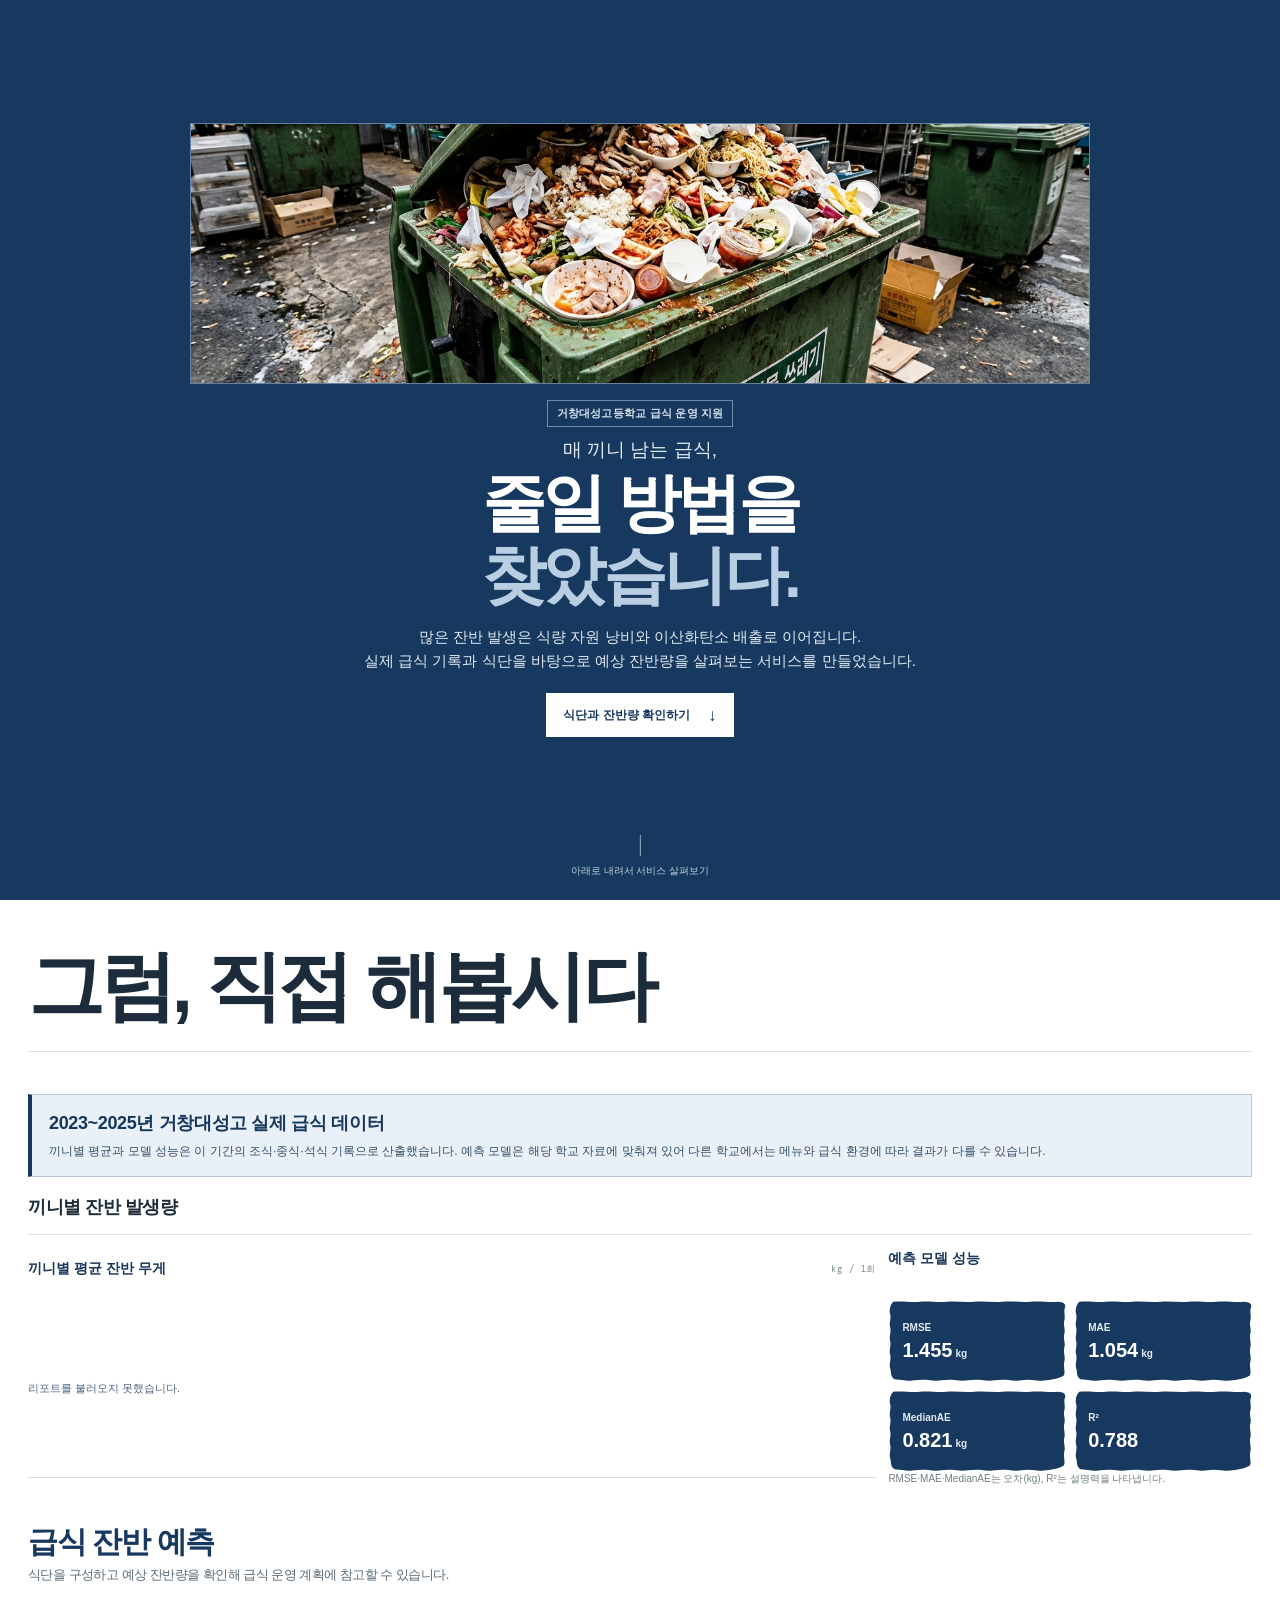
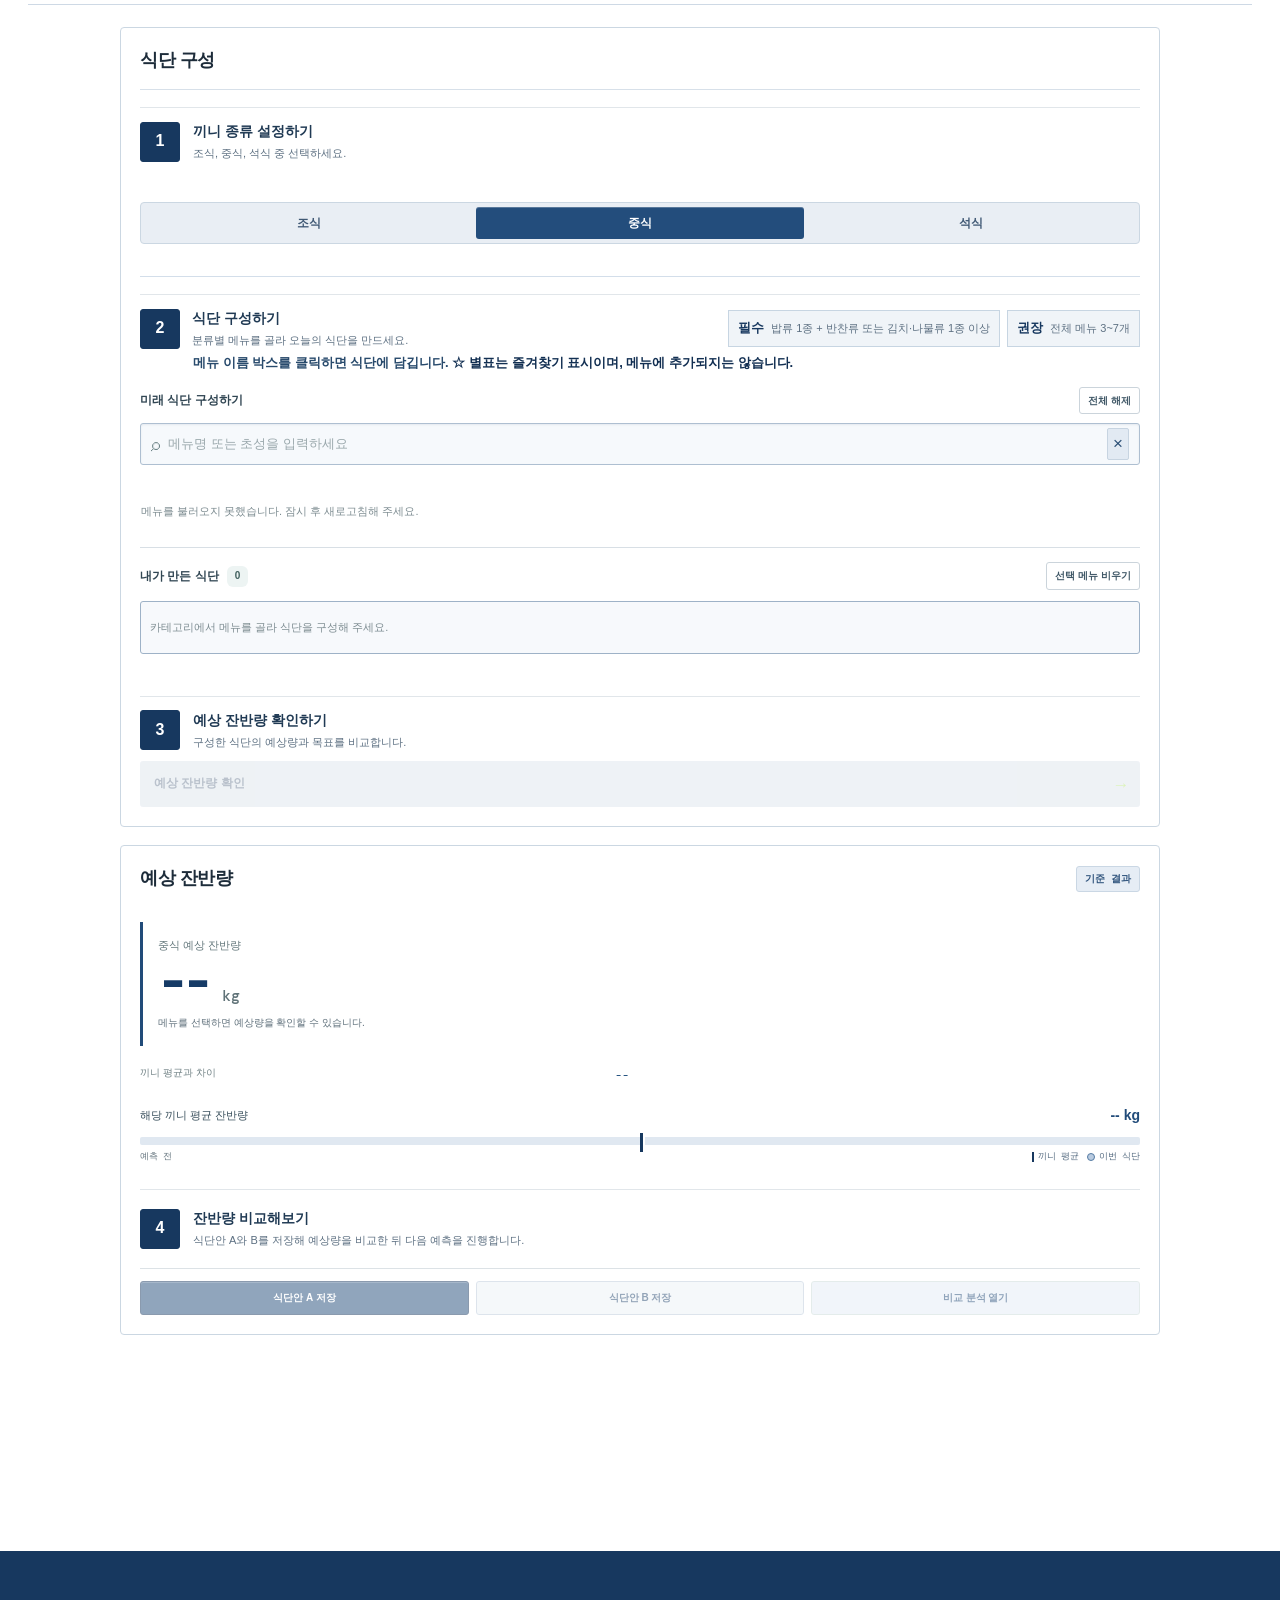
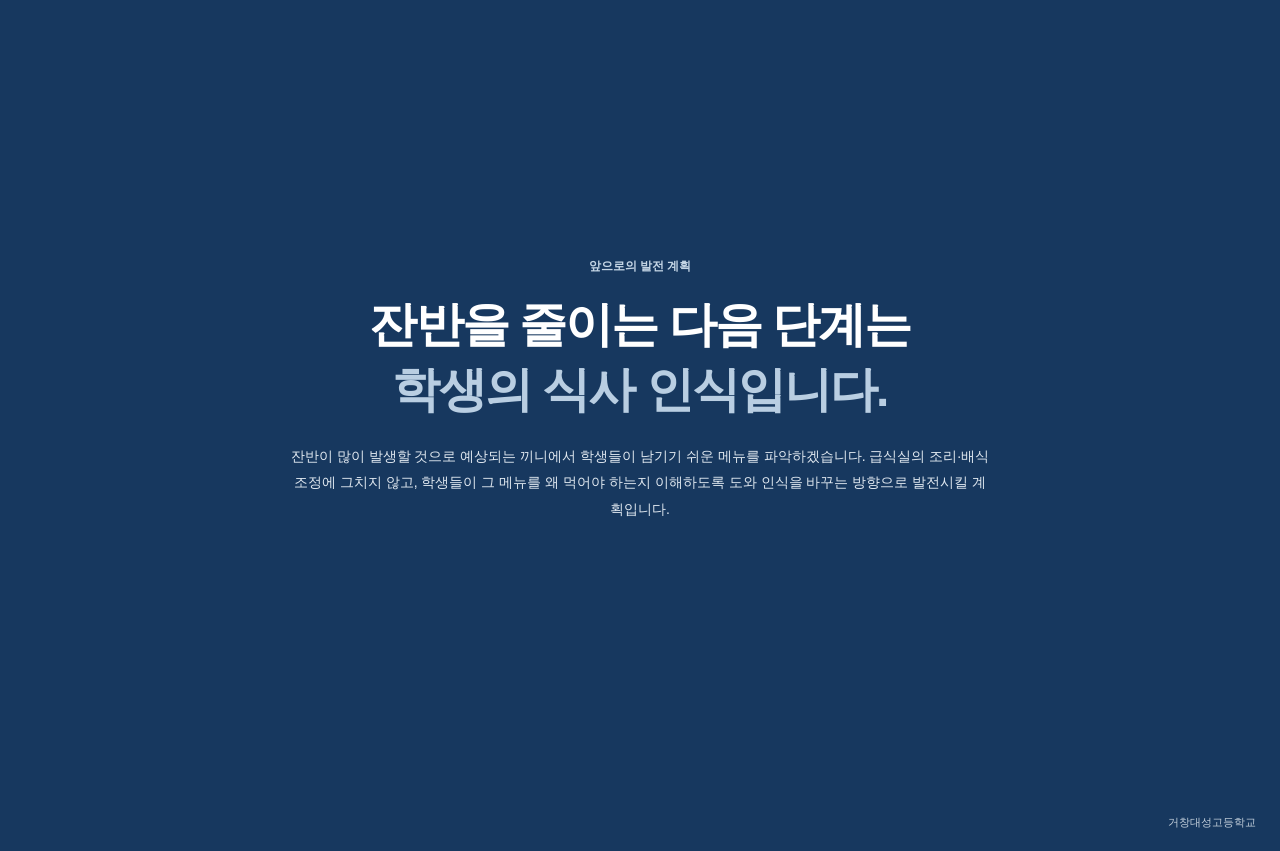
==== commit 5656d50a: "즐겨찾기 텍스트 강조 색상+볼드 변경 및 대비 강화 - 수정: index.html - 수정: official.css" ====
--- a/index.html
+++ b/index.html
@@ -35,7 +35,7 @@
           <div class="workflow-step"><span class="workflow-step-number">1</span><div><strong>끼니 종류 설정하기</strong><span>조식, 중식, 석식 중 선택하세요.</span></div></div>
           <div class="controls"><div class="meal-switch" role="tablist" aria-label="끼니 선택"><button class="meal-button" data-meal="조식">조식</button><button class="meal-button active" data-meal="중식">중식</button><button class="meal-button" data-meal="석식">석식</button></div></div>
           <div class="workflow-step workflow-step-menu"><span class="workflow-step-number">2</span><div class="workflow-step-copy"><strong>식단 구성하기</strong><span>분류별 메뉴를 골라 오늘의 식단을 만드세요.</span></div><div class="step2-rules"><p><b>필수</b><span>밥류 1종 + 반찬류 또는 김치·나물류 1종 이상</span></p><p><b>권장</b><span>전체 메뉴 3~7개</span></p></div></div>
-          <p class="step2-howto">메뉴 이름 박스를 클릭하면 식단에 담깁니다. ☆ 별표는 즐겨찾기용이며, 누른다고 메뉴에 추가되지는 않습니다.</p>
+          <p class="step2-howto">메뉴 이름 박스를 클릭하면 식단에 담깁니다. <strong>☆ 별표는 즐겨찾기 표시이며, 메뉴에 추가되지는 않습니다.</strong></p>
           <div class="catalog-source"><div class="source-head"><span>미래 식단 구성하기 <small>학습 데이터의 전체 메뉴</small></span><button id="clearMenu" type="button">전체 해제</button></div><label class="menu-search"><span aria-hidden="true">⌕</span><input id="menuSearch" type="search" placeholder="메뉴 이름으로 전체 검색" autocomplete="off" /><button id="clearSearch" type="button" aria-label="검색어 지우기">×</button></label><section id="favoriteCatalog" class="favorite-catalog" hidden aria-label="즐겨찾기 메뉴"><div class="favorite-heading">즐겨찾기 <span id="favoriteCount">0</span></div><div id="favoriteList" class="favorite-list"></div></section><div id="categoryTabs" class="category-tabs"></div><div id="menuList" class="menu-list"><div class="loading-line">메뉴 카탈로그를 불러오는 중입니다...</div></div><p class="new-menu-note">과거에 함께 나오지 않았던 조합도 선택할 수 있습니다. 학습에 없던 완전히 새로운 메뉴는 끼니 평균을 중심으로 예측됩니다.</p></div>
           <div class="chosen-area"><div class="source-head"><span>내가 만든 식단 <b id="chosenCount">0</b></span><span class="chosen-actions"><button id="clearChosenButton" type="button">선택 메뉴 비우기</button></span></div><div id="chosenList" class="chosen-list"><span class="empty-state">카테고리에서 메뉴를 골라 식단을 구성해 주세요.</span></div><p id="selectionNotice" class="selection-notice" aria-live="polite"></p></div>
           <div class="workflow-step workflow-step-final"><span class="workflow-step-number">3</span><div><strong>예상 잔반량 확인하기</strong><span>구성한 식단의 예상량과 목표를 비교합니다.</span></div></div>
--- a/official.css
+++ b/official.css
@@ -74,7 +74,10 @@
 .step2-rules { display: flex; min-width: 0; justify-content: flex-end; gap: 7px; }
 .step2-rules p { display: flex; min-width: 0; align-items: flex-start; gap: 7px; margin: 0; padding: 8px 9px; border: 1px solid #c7d5e2; background: #f0f4f8; color: #314a64; font-size: 13px; line-height: 1.45; }
 .step2-rules b { flex: 0 0 auto; color: #17385f; font-weight: 700; }
-.step2-howto { margin: -1px 0 14px 53px; color: #405d78; font-size: 13px; line-height: 1.5; }
+.step2-howto { margin: -1px 0 14px 53px; color: #284a6c; font-size: 13px; font-weight: 600; line-height: 1.5; }
+.step2-howto strong { color: #122f52; font-weight: 800; }
+.favorite-heading { color: #17385f; font-size: 12px; font-weight: 800; }
+.favorite-heading span { background: #dce7f2; color: #17385f; }
 .source-head { color: #314653; }
 .source-head button, .chosen-actions button { border-radius: 3px; border-color: #cbd4db; color: #405867; }
 .menu-search { border-radius: 3px; border-color: #bfcbd3; }
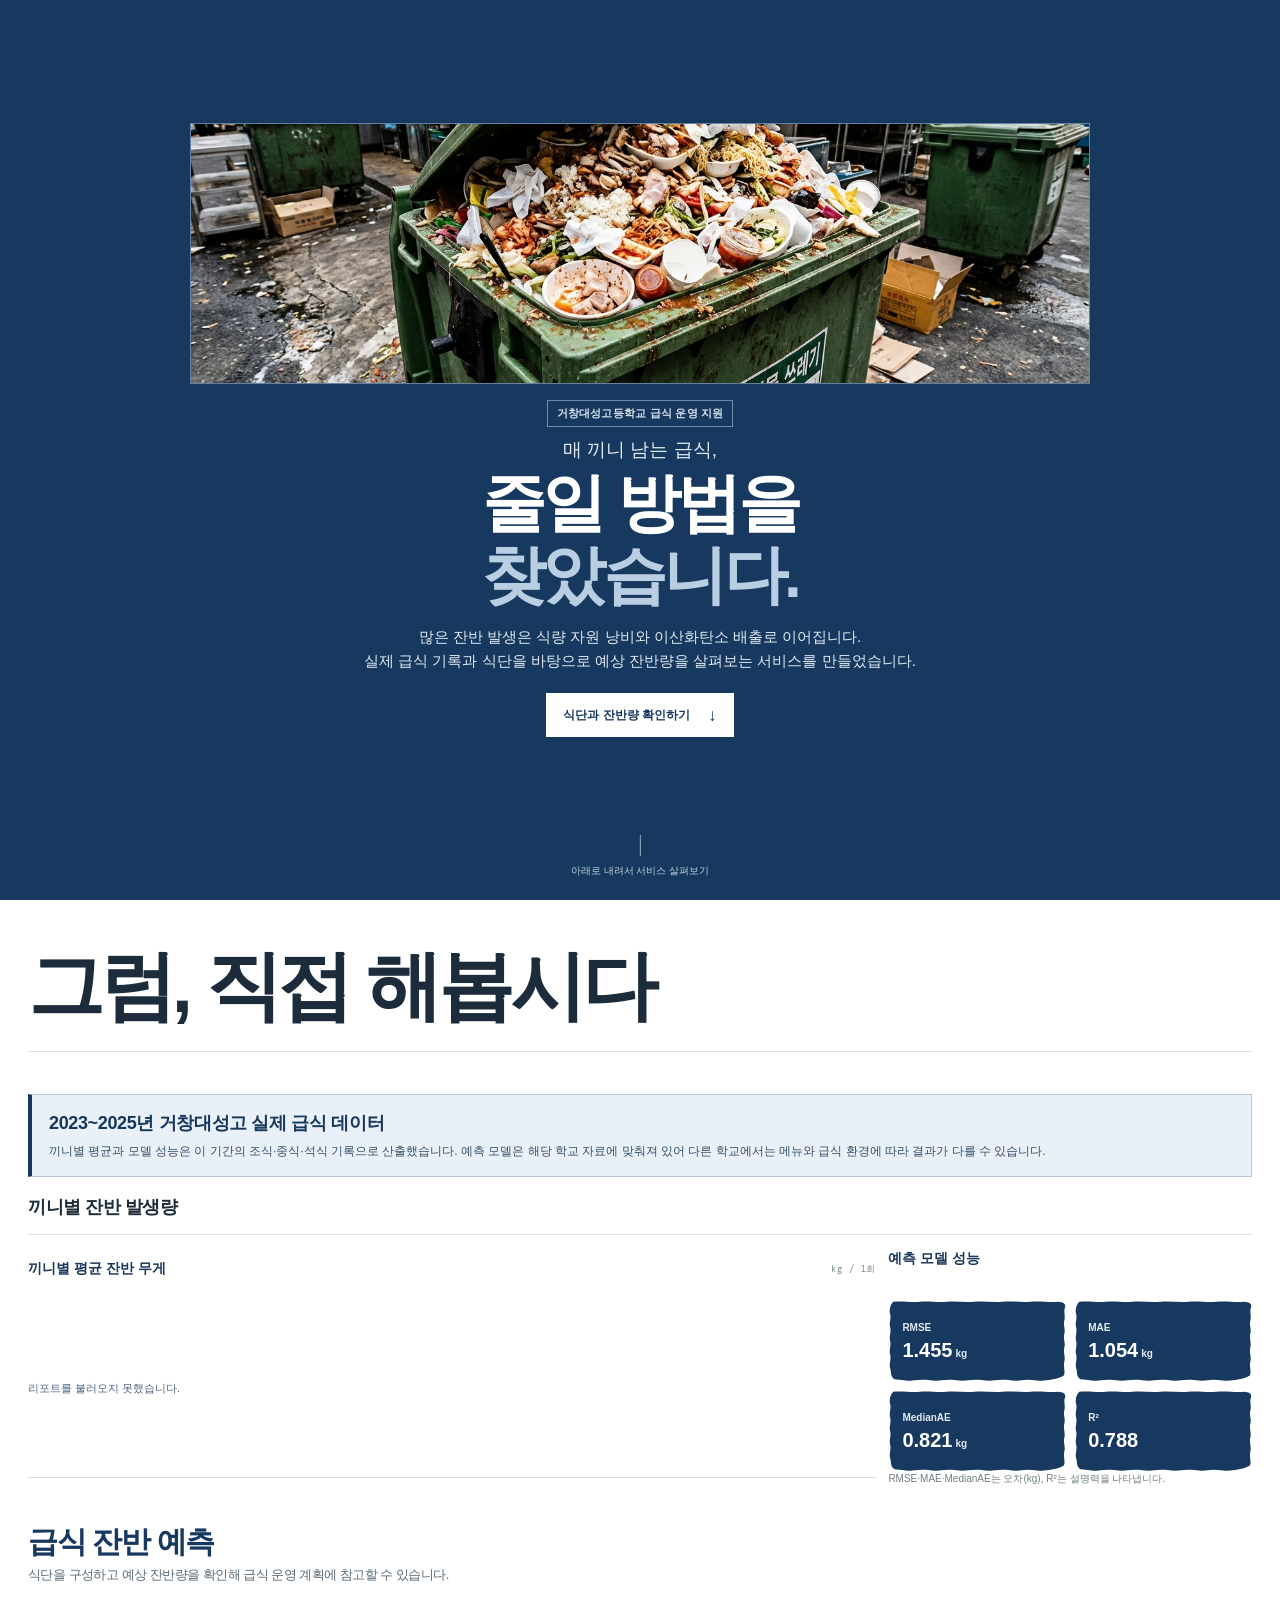
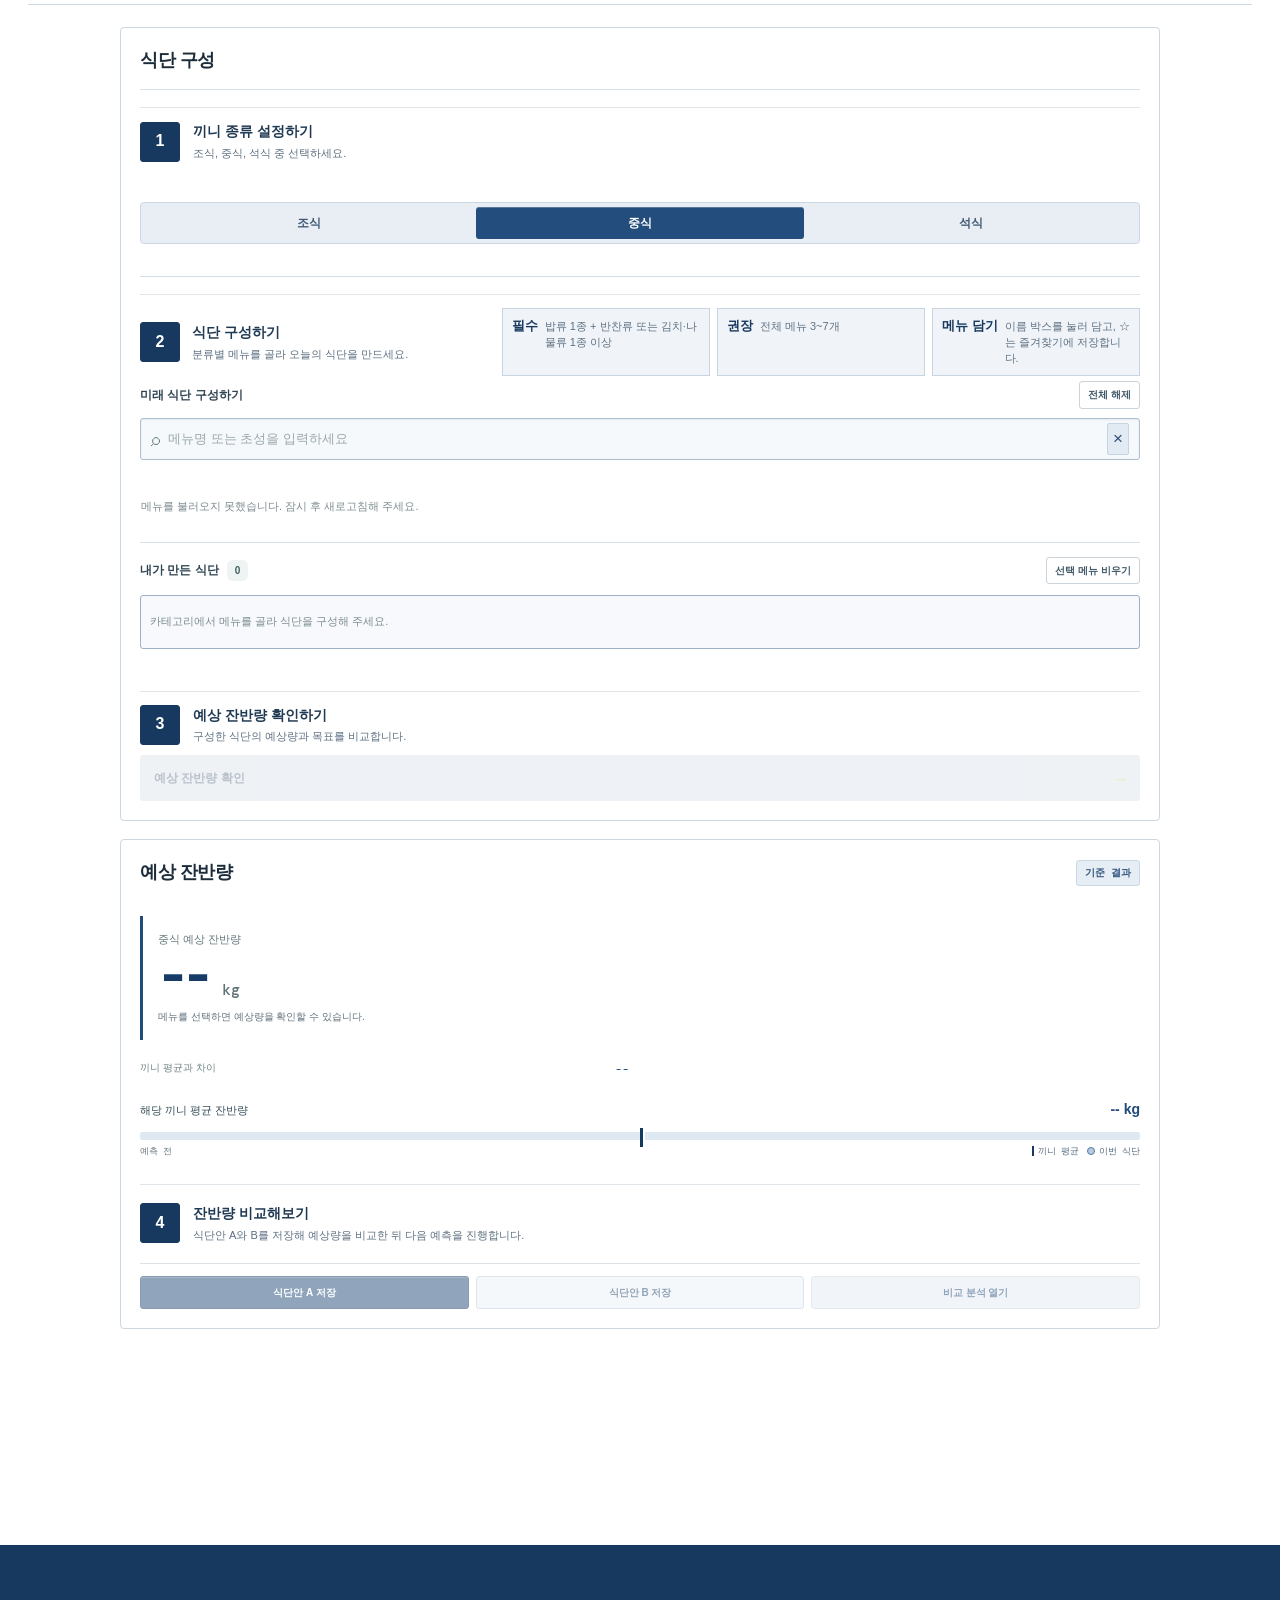
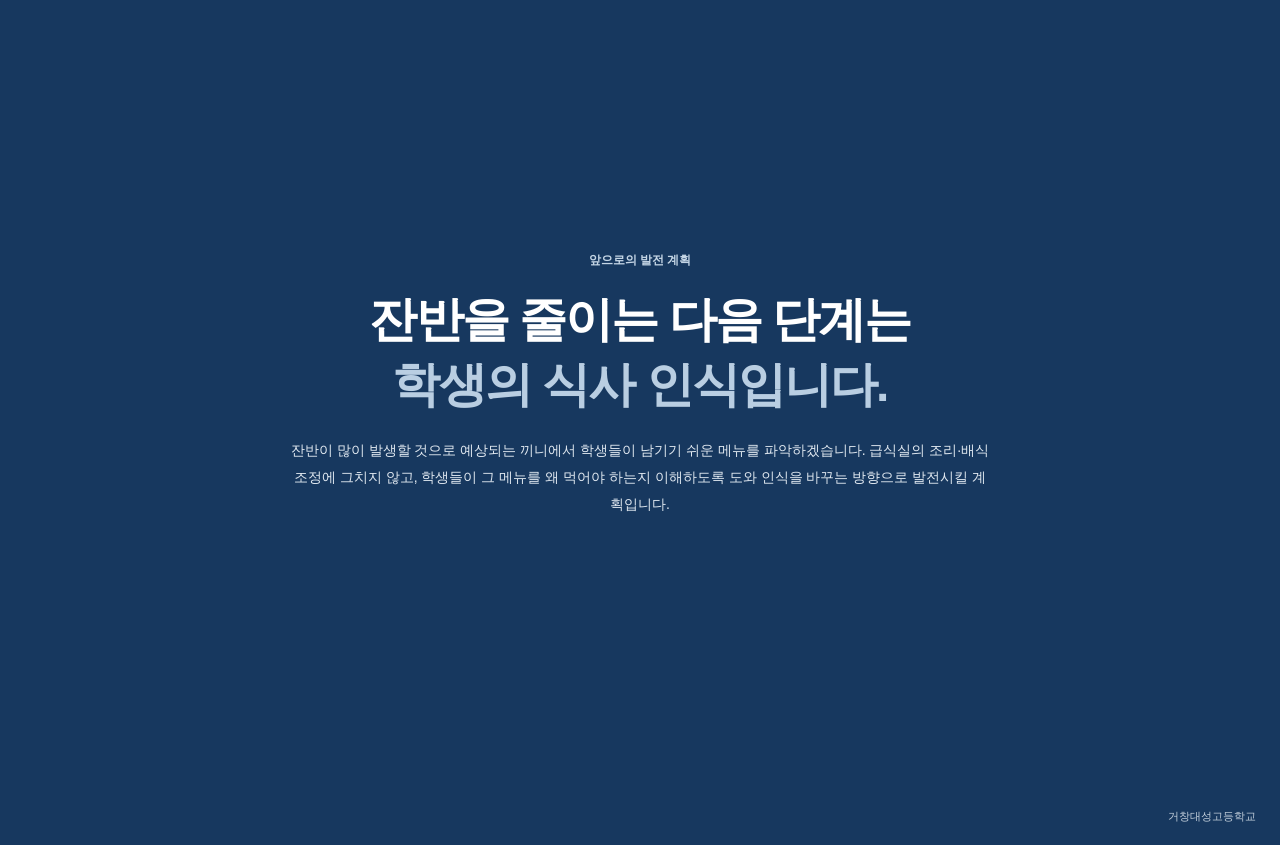
==== commit f3d4602d: "즐겨찾기 정보 박스 포함 변경 및 미리보기 확인 - 수정: index.html - 수정: official.css" ====
--- a/index.html
+++ b/index.html
@@ -34,8 +34,7 @@
           <div class="panel-top"><div><span class="section-kicker">식단 편성</span><h2>식단 구성</h2></div><span class="api-state" id="apiState">메뉴 불러오는 중</span></div>
           <div class="workflow-step"><span class="workflow-step-number">1</span><div><strong>끼니 종류 설정하기</strong><span>조식, 중식, 석식 중 선택하세요.</span></div></div>
           <div class="controls"><div class="meal-switch" role="tablist" aria-label="끼니 선택"><button class="meal-button" data-meal="조식">조식</button><button class="meal-button active" data-meal="중식">중식</button><button class="meal-button" data-meal="석식">석식</button></div></div>
-          <div class="workflow-step workflow-step-menu"><span class="workflow-step-number">2</span><div class="workflow-step-copy"><strong>식단 구성하기</strong><span>분류별 메뉴를 골라 오늘의 식단을 만드세요.</span></div><div class="step2-rules"><p><b>필수</b><span>밥류 1종 + 반찬류 또는 김치·나물류 1종 이상</span></p><p><b>권장</b><span>전체 메뉴 3~7개</span></p></div></div>
-          <p class="step2-howto">메뉴 이름 박스를 클릭하면 식단에 담깁니다. <strong>☆ 별표는 즐겨찾기 표시이며, 메뉴에 추가되지는 않습니다.</strong></p>
+          <div class="workflow-step workflow-step-menu"><span class="workflow-step-number">2</span><div class="workflow-step-copy"><strong>식단 구성하기</strong><span>분류별 메뉴를 골라 오늘의 식단을 만드세요.</span></div><div class="step2-rules"><p><b>필수</b><span>밥류 1종 + 반찬류 또는 김치·나물류 1종 이상</span></p><p><b>권장</b><span>전체 메뉴 3~7개</span></p><p><b>메뉴 담기</b><span>이름 박스를 눌러 담고, ☆는 즐겨찾기에 저장합니다.</span></p></div></div>
           <div class="catalog-source"><div class="source-head"><span>미래 식단 구성하기 <small>학습 데이터의 전체 메뉴</small></span><button id="clearMenu" type="button">전체 해제</button></div><label class="menu-search"><span aria-hidden="true">⌕</span><input id="menuSearch" type="search" placeholder="메뉴 이름으로 전체 검색" autocomplete="off" /><button id="clearSearch" type="button" aria-label="검색어 지우기">×</button></label><section id="favoriteCatalog" class="favorite-catalog" hidden aria-label="즐겨찾기 메뉴"><div class="favorite-heading">즐겨찾기 <span id="favoriteCount">0</span></div><div id="favoriteList" class="favorite-list"></div></section><div id="categoryTabs" class="category-tabs"></div><div id="menuList" class="menu-list"><div class="loading-line">메뉴 카탈로그를 불러오는 중입니다...</div></div><p class="new-menu-note">과거에 함께 나오지 않았던 조합도 선택할 수 있습니다. 학습에 없던 완전히 새로운 메뉴는 끼니 평균을 중심으로 예측됩니다.</p></div>
           <div class="chosen-area"><div class="source-head"><span>내가 만든 식단 <b id="chosenCount">0</b></span><span class="chosen-actions"><button id="clearChosenButton" type="button">선택 메뉴 비우기</button></span></div><div id="chosenList" class="chosen-list"><span class="empty-state">카테고리에서 메뉴를 골라 식단을 구성해 주세요.</span></div><p id="selectionNotice" class="selection-notice" aria-live="polite"></p></div>
           <div class="workflow-step workflow-step-final"><span class="workflow-step-number">3</span><div><strong>예상 잔반량 확인하기</strong><span>구성한 식단의 예상량과 목표를 비교합니다.</span></div></div>
--- a/official.css
+++ b/official.css
@@ -71,11 +71,9 @@
 .workflow-step-final { margin-top: 17px; }
 .workflow-step-menu { display: grid; grid-template-columns: 40px minmax(155px, .7fr) minmax(0, 1.5fr); align-items: center; gap: 12px; }
 .workflow-step-copy { min-width: 0; }
-.step2-rules { display: flex; min-width: 0; justify-content: flex-end; gap: 7px; }
+.step2-rules { display: grid; min-width: 0; grid-template-columns: repeat(3, minmax(0, 1fr)); gap: 7px; }
 .step2-rules p { display: flex; min-width: 0; align-items: flex-start; gap: 7px; margin: 0; padding: 8px 9px; border: 1px solid #c7d5e2; background: #f0f4f8; color: #314a64; font-size: 13px; line-height: 1.45; }
 .step2-rules b { flex: 0 0 auto; color: #17385f; font-weight: 700; }
-.step2-howto { margin: -1px 0 14px 53px; color: #284a6c; font-size: 13px; font-weight: 600; line-height: 1.5; }
-.step2-howto strong { color: #122f52; font-weight: 800; }
 .favorite-heading { color: #17385f; font-size: 12px; font-weight: 800; }
 .favorite-heading span { background: #dce7f2; color: #17385f; }
 .source-head { color: #314653; }
@@ -174,7 +172,6 @@
   .content { padding: 23px 18px 36px; }
   .workflow-step-menu { grid-template-columns: 40px minmax(0, 1fr); align-items: start; }
   .step2-rules { grid-column: 2; display: grid; grid-template-columns: 1fr; }
-  .step2-howto { margin-left: 53px; }
 }
 
 @media (max-width: 480px) {
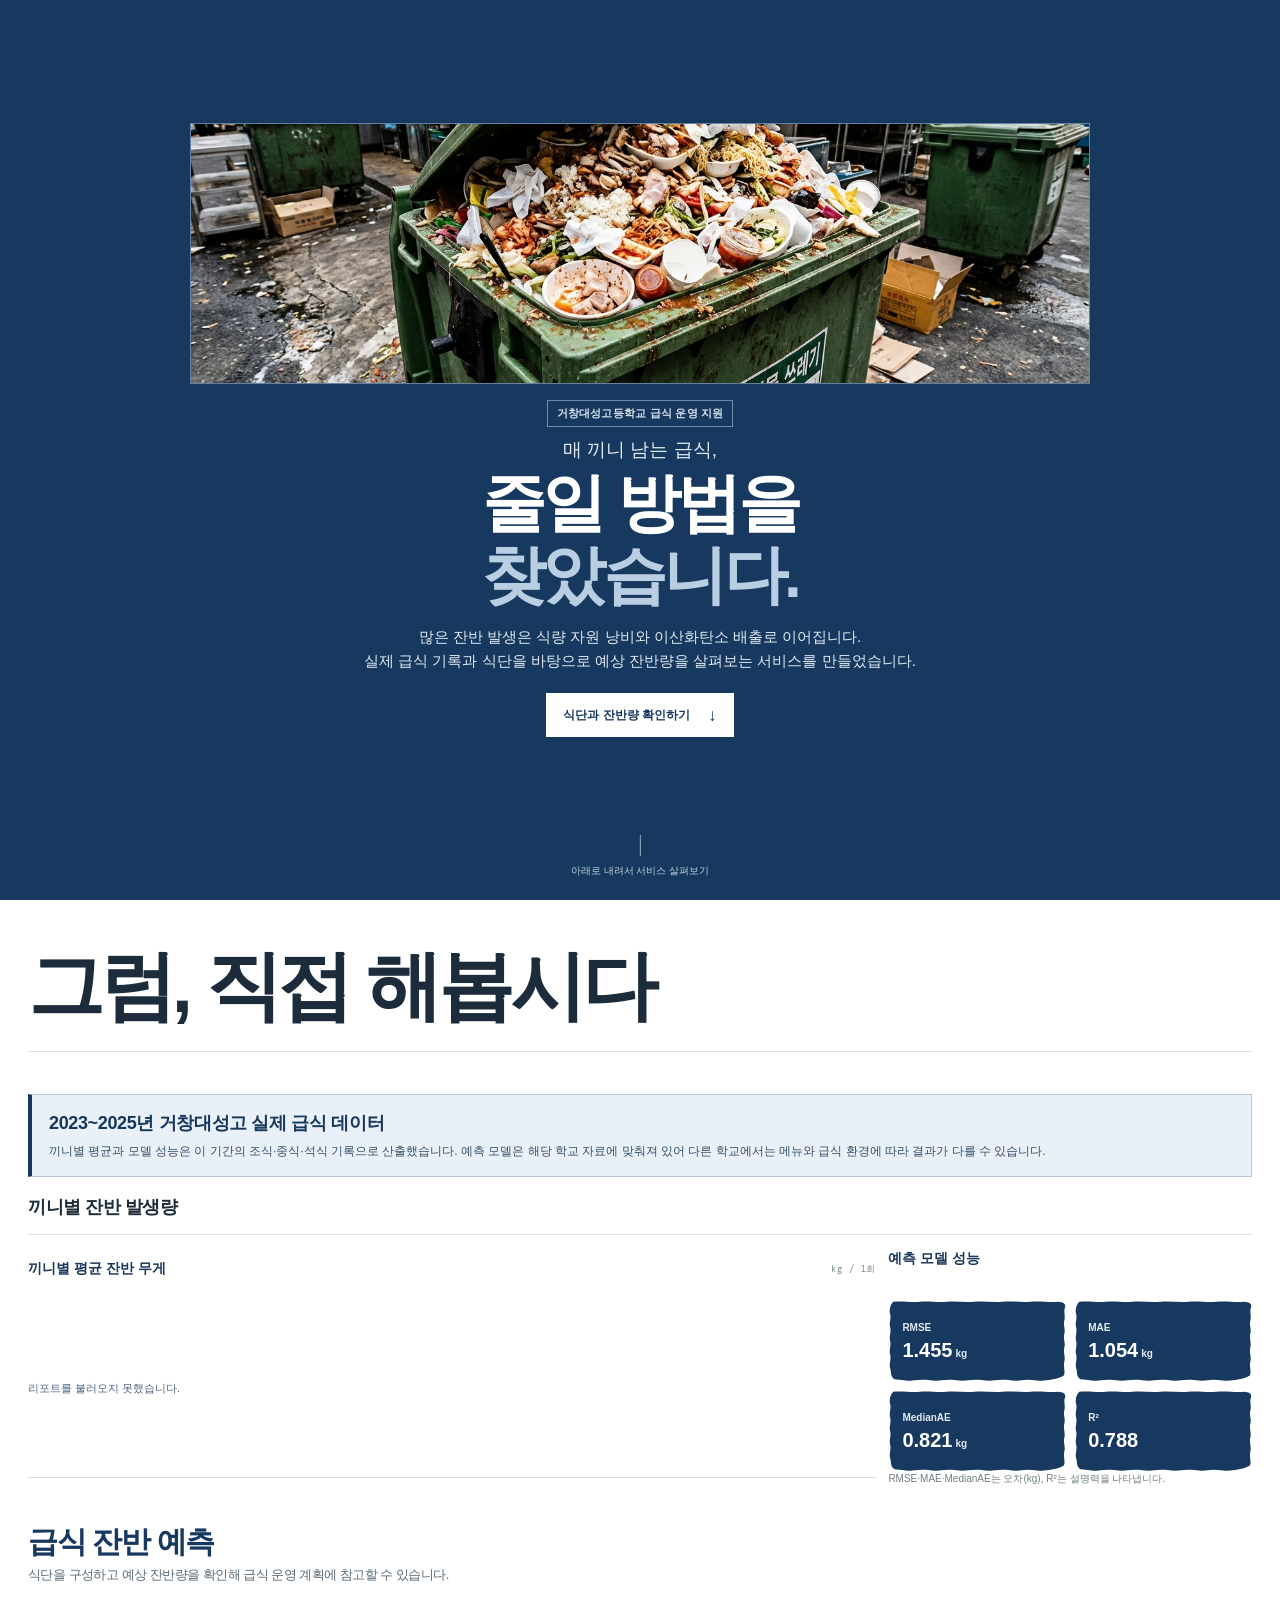
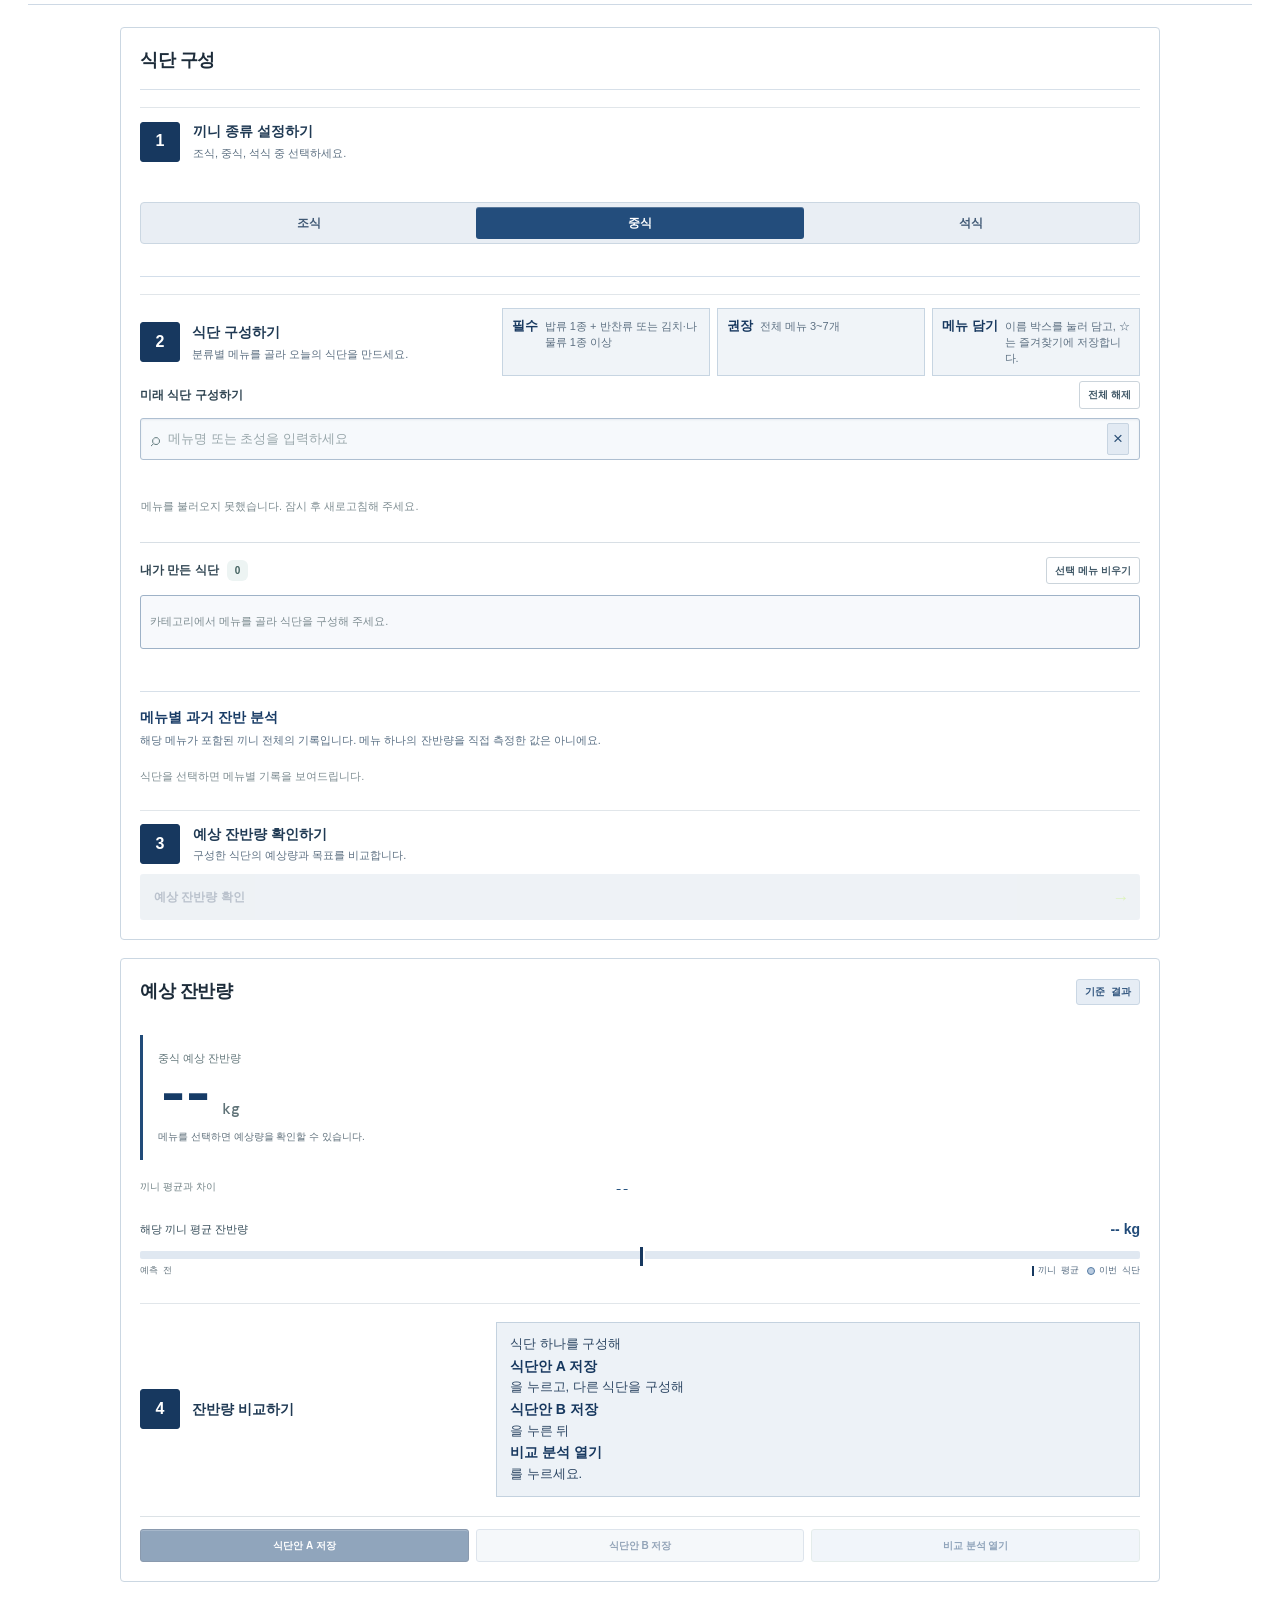
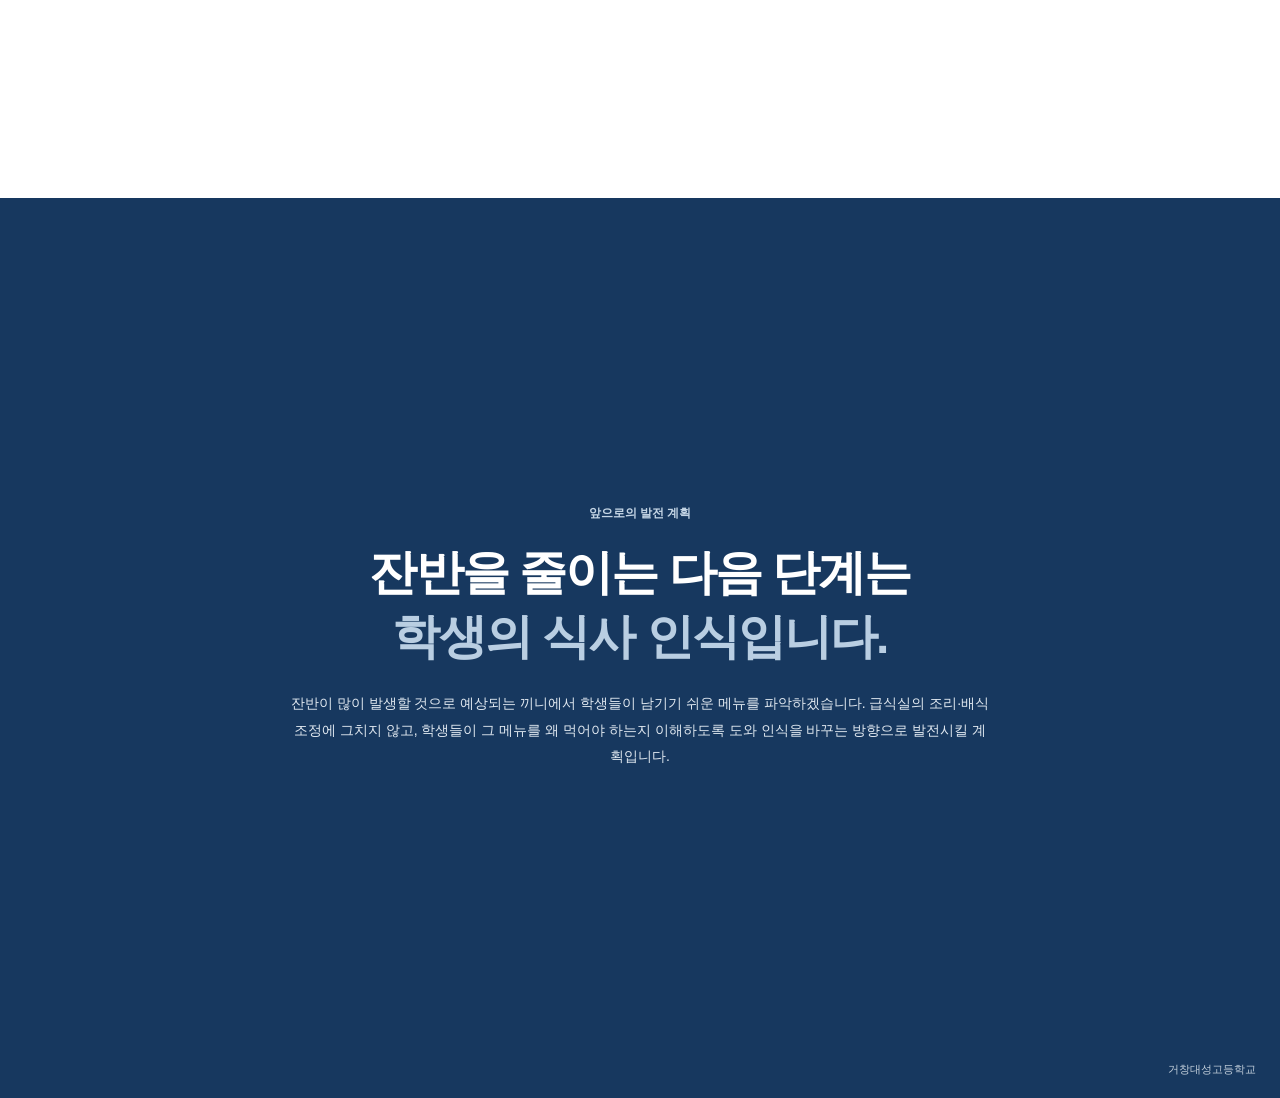
==== commit 57775c49: "분류별 잔반 분석 및 대체 메뉴 점수화 흐름 개선 - 수정: app.py - 추가: data/neis_menu_history.json - 수정: index.html - 수정: of" ====
--- a/index.html
+++ b/index.html
@@ -37,6 +37,7 @@
           <div class="workflow-step workflow-step-menu"><span class="workflow-step-number">2</span><div class="workflow-step-copy"><strong>식단 구성하기</strong><span>분류별 메뉴를 골라 오늘의 식단을 만드세요.</span></div><div class="step2-rules"><p><b>필수</b><span>밥류 1종 + 반찬류 또는 김치·나물류 1종 이상</span></p><p><b>권장</b><span>전체 메뉴 3~7개</span></p><p><b>메뉴 담기</b><span>이름 박스를 눌러 담고, ☆는 즐겨찾기에 저장합니다.</span></p></div></div>
           <div class="catalog-source"><div class="source-head"><span>미래 식단 구성하기 <small>학습 데이터의 전체 메뉴</small></span><button id="clearMenu" type="button">전체 해제</button></div><label class="menu-search"><span aria-hidden="true">⌕</span><input id="menuSearch" type="search" placeholder="메뉴 이름으로 전체 검색" autocomplete="off" /><button id="clearSearch" type="button" aria-label="검색어 지우기">×</button></label><section id="favoriteCatalog" class="favorite-catalog" hidden aria-label="즐겨찾기 메뉴"><div class="favorite-heading">즐겨찾기 <span id="favoriteCount">0</span></div><div id="favoriteList" class="favorite-list"></div></section><div id="categoryTabs" class="category-tabs"></div><div id="menuList" class="menu-list"><div class="loading-line">메뉴 카탈로그를 불러오는 중입니다...</div></div><p class="new-menu-note">과거에 함께 나오지 않았던 조합도 선택할 수 있습니다. 학습에 없던 완전히 새로운 메뉴는 끼니 평균을 중심으로 예측됩니다.</p></div>
           <div class="chosen-area"><div class="source-head"><span>내가 만든 식단 <b id="chosenCount">0</b></span><span class="chosen-actions"><button id="clearChosenButton" type="button">선택 메뉴 비우기</button></span></div><div id="chosenList" class="chosen-list"><span class="empty-state">카테고리에서 메뉴를 골라 식단을 구성해 주세요.</span></div><p id="selectionNotice" class="selection-notice" aria-live="polite"></p></div>
+          <section class="menu-analysis" aria-labelledby="menuAnalysisTitle"><div class="menu-analysis-heading"><h3 id="menuAnalysisTitle">메뉴별 과거 잔반 분석</h3><p>해당 메뉴가 포함된 끼니 전체의 기록입니다. 메뉴 하나의 잔반량을 직접 측정한 값은 아니에요.</p></div><div id="menuAnalysisResults" class="menu-analysis-results" aria-live="polite"><span class="empty-state">식단을 선택하면 메뉴별 기록을 보여드립니다.</span></div></section>
           <div class="workflow-step workflow-step-final"><span class="workflow-step-number">3</span><div><strong>예상 잔반량 확인하기</strong><span>구성한 식단의 예상량과 목표를 비교합니다.</span></div></div>
           <button id="predictButton" class="predict-button" type="button" disabled><span>예상 잔반량 확인</span><b>→</b></button>
           <div id="rangeWarning" class="range-warning" hidden><strong id="warningTitle">메뉴를 더 선택해 주세요.</strong><p id="warningText">메뉴는 3개 이상 7개 이하일 때 예측하는 것이 좋습니다.</p><button id="forcePredict" type="button">그래도 진행하기 <span>→</span></button></div>
--- a/official.css
+++ b/official.css
@@ -281,13 +281,25 @@
 .stat-card .model-metrics-heading .section-kicker { color: #536b84; }
 .stat-card .model-metrics-heading h3 { color: #1a3658; }
 .content { background: #fff; padding-bottom: clamp(180px, 24vh, 300px); }
-.workflow-step-compare { margin-top: 26px; padding-top: 18px; }
+.workflow-step-compare { display: grid; grid-template-columns: 40px minmax(150px, .68fr) minmax(0, 1.5fr); align-items: center; gap: 12px; margin-top: 26px; padding-top: 18px; border-top: 1px solid #e1e6ea; }
+.workflow-step-compare .workflow-step-number { grid-column: 1; grid-row: 1; }
+.workflow-step-compare .workflow-step-copy { grid-column: 2; }
+.step4-guide { grid-column: 3; padding: 11px 13px; border: 1px solid #c4d2df; background: #edf2f7; }
+.step4-guide p { margin: 0; color: #2b4562; font-size: 13px; line-height: 1.6; }
+.step4-guide strong { color: #17385f; font-weight: 800; }
 .compare-dialog-head h2 { font-size: 19px; font-weight: 700; }
 .compare-carbon-metrics { display: grid; gap: 6px; margin-top: 12px; }
 .compare-carbon-metrics > div { display: flex; align-items: center; justify-content: space-between; gap: 8px; padding-top: 7px; border-top: 1px solid #d6e0ea; }
 .compare-carbon-metrics span { color: #536b84; font-size: 10px; }
 .compare-carbon-metrics strong { margin: 0; color: #1b426d; font-size: 11px; font-weight: 700; white-space: nowrap; }
 .compare-carbon-note { margin: 12px 0 0; color: #536b84; font-size: 10px; line-height: 1.5; }
+.compare-preference-summary { margin-top: 12px; padding: 11px 13px; border: 1px solid #c5d4e2; border-left: 3px solid #244e7c; background: #edf3f8; }
+.compare-preference-summary p { margin: 0; color: #1c3c5f; font-size: 12px; font-weight: 700; line-height: 1.55; }
+.compare-preference-summary small { display: block; margin-top: 5px; color: #596f84; font-size: 9px; line-height: 1.45; }
+.scenario-status { margin-top: 8px; padding: 8px 9px; border: 1px solid; border-radius: 3px; font-size: 11px; font-weight: 600; line-height: 1.5; }
+.scenario-status.status-high { border-color: #d8aaa7; background: #f8eeed; color: #8c3836; }
+.scenario-status.status-average { border-color: #dfc98e; background: #faf4e4; color: #735514; }
+.scenario-status.status-improved { border-color: #b7cadb; background: #edf3f8; color: #234e76; }
 
 .skip-link { position: absolute; z-index: 100; top: -48px; left: 16px; padding: 9px 12px; background: #fff; color: #17385f; }
 .skip-link:focus { top: 12px; }
@@ -329,6 +341,27 @@
 .dataset-notice { display: flex; align-items: flex-start; gap: 14px; margin-bottom: 17px; padding: 15px 17px; border: 1px solid #b9c9da; border-left: 4px solid #17385f; background: #eaf0f7; color: #243d59; }
 .dataset-notice strong { display: block; color: #16385f; font-size: 18px; font-weight: 800; letter-spacing: -.02em; }
 .dataset-notice p { margin: 4px 0 0; color: #344f6c; font-size: 12px; line-height: 1.6; }
+.menu-analysis { margin-top: 17px; padding-top: 15px; border-top: 1px solid #d7e0e9; }
+.menu-analysis-heading h3 { margin: 0; color: #193c66; font-size: 14px; }
+.menu-analysis-heading p { margin: 4px 0 11px; color: #596f84; font-size: 11px; line-height: 1.5; }
+.menu-analysis-results { display: grid; gap: 8px; }
+.menu-analysis-item { padding: 10px 11px; border: 1px solid #d5dfe8; background: #fbfcfd; }
+.menu-analysis-item-heading { display: flex; align-items: center; justify-content: space-between; gap: 10px; }
+.menu-analysis-item-heading strong { color: #1c3857; font-size: 12px; }
+.menu-analysis-item-heading > span { flex: 0 0 auto; color: #61758a; font-size: 10px; }
+.menu-history-metrics { display: flex; flex-wrap: wrap; gap: 6px 13px; margin-top: 6px; color: #586c80; font-size: 10px; }
+.menu-history-difference { font-weight: 700; }
+.menu-history-difference.is-high { color: #98413b; }
+.menu-history-difference.is-low { color: #285e80; }
+.menu-history-missing { color: #687988; font-size: 10px; }
+.menu-alt-action, .menu-alt-result button { min-height: 30px; margin-top: 8px; padding: 5px 9px; border: 1px solid #9fb3c7; border-radius: 3px; background: #edf3f8; color: #234b78; font-size: 10px; font-weight: 700; }
+.menu-alt-action:disabled { cursor: not-allowed; opacity: .5; }
+.menu-alt-results { display: grid; gap: 6px; }
+.menu-alt-result { display: flex; align-items: center; justify-content: space-between; gap: 10px; padding: 7px 9px; border-left: 2px solid #8da7bf; background: #f1f5f9; }
+.menu-alt-result > div { display: grid; gap: 2px; min-width: 0; }
+.menu-alt-result strong { color: #244568; font-size: 11px; }
+.menu-alt-result small { color: #566c82; font-size: 9px; line-height: 1.45; }
+.menu-alt-result button { flex: 0 0 auto; margin: 0; background: #234d7c; color: #fff; }
 
 @media (max-width: 480px) {
   .meal-average-grid { min-height: 120px; gap: 6px; }
@@ -336,8 +369,16 @@
   .meal-average-label { font-size: 11px; }
   .model-metrics-grid { gap: 6px; }
   .content { padding-bottom: 180px; }
-  .workflow-step-compare { margin-top: 20px; padding-top: 14px; }
+  .workflow-step-compare { grid-template-columns: 40px minmax(0, 1fr); align-items: start; gap: 10px; margin-top: 20px; padding-top: 14px; }
+  .workflow-step-compare .workflow-step-number { grid-column: 1; grid-row: 1 / span 2; }
+  .workflow-step-compare .workflow-step-copy { grid-column: 2; grid-row: 1; }
+  .step4-guide { grid-column: 2; grid-row: 2; padding: 10px; }
+  .step4-guide p { font-size: 12px; }
   .compare-cards { grid-template-columns: 1fr; }
   .dataset-notice { padding: 14px; }
   .dataset-notice strong { font-size: 16px; }
-}
+  .menu-analysis-item { padding: 9px; }
+  .menu-analysis-item-heading { align-items: flex-start; }
+  .menu-history-metrics { gap: 5px 10px; }
+  .menu-alt-result { align-items: flex-start; }
+}
